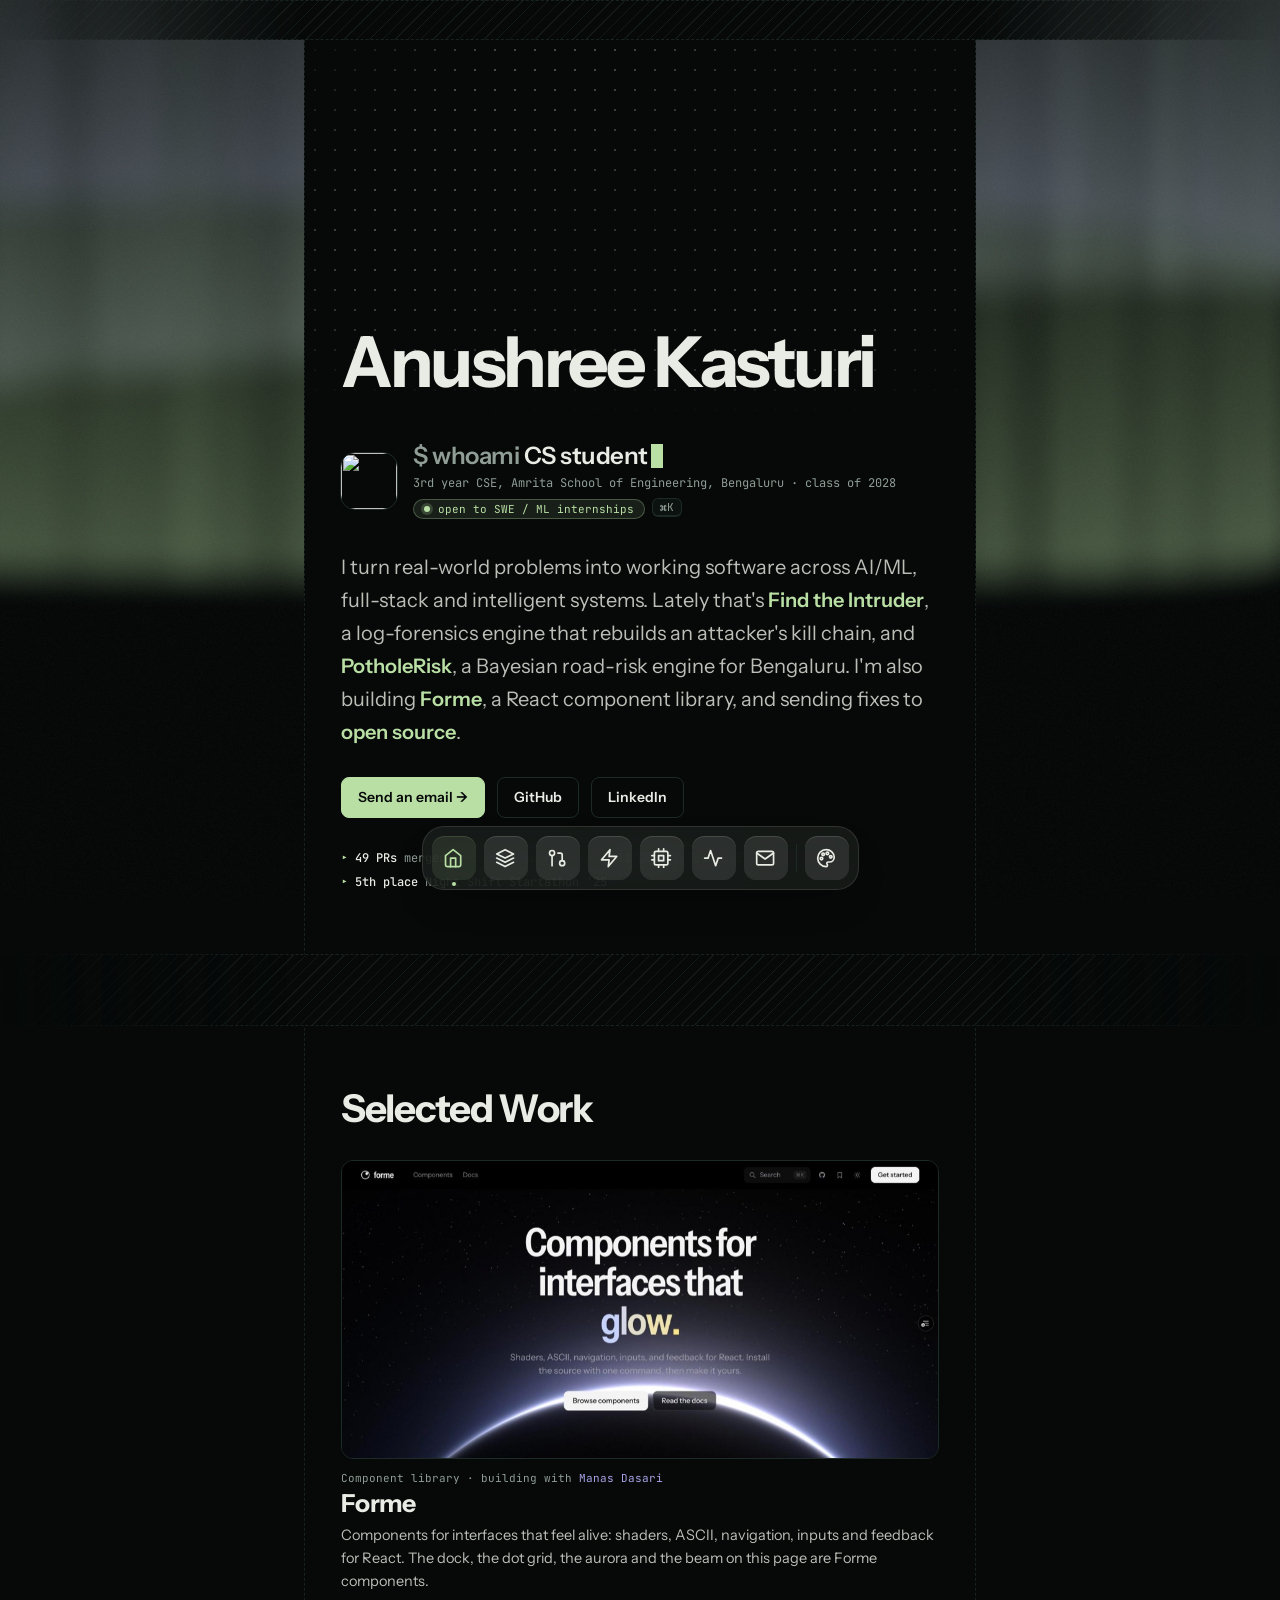
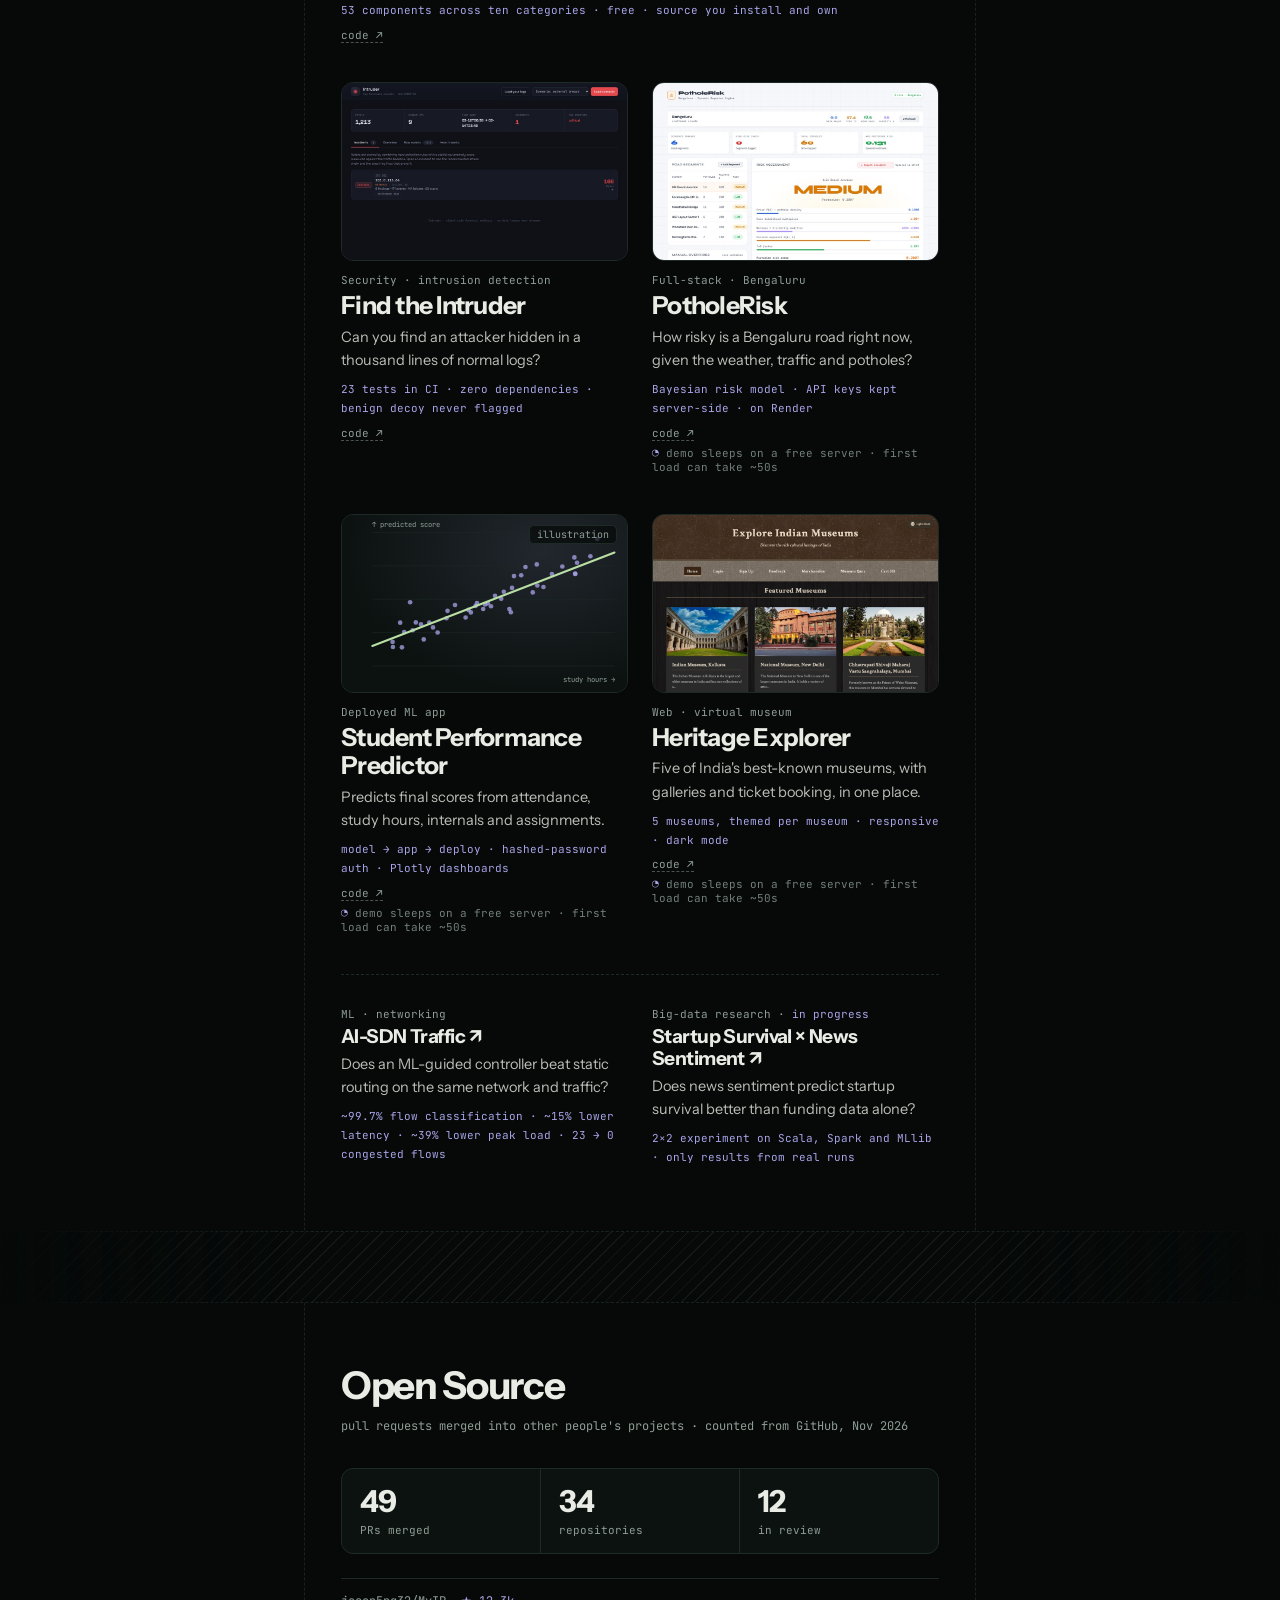
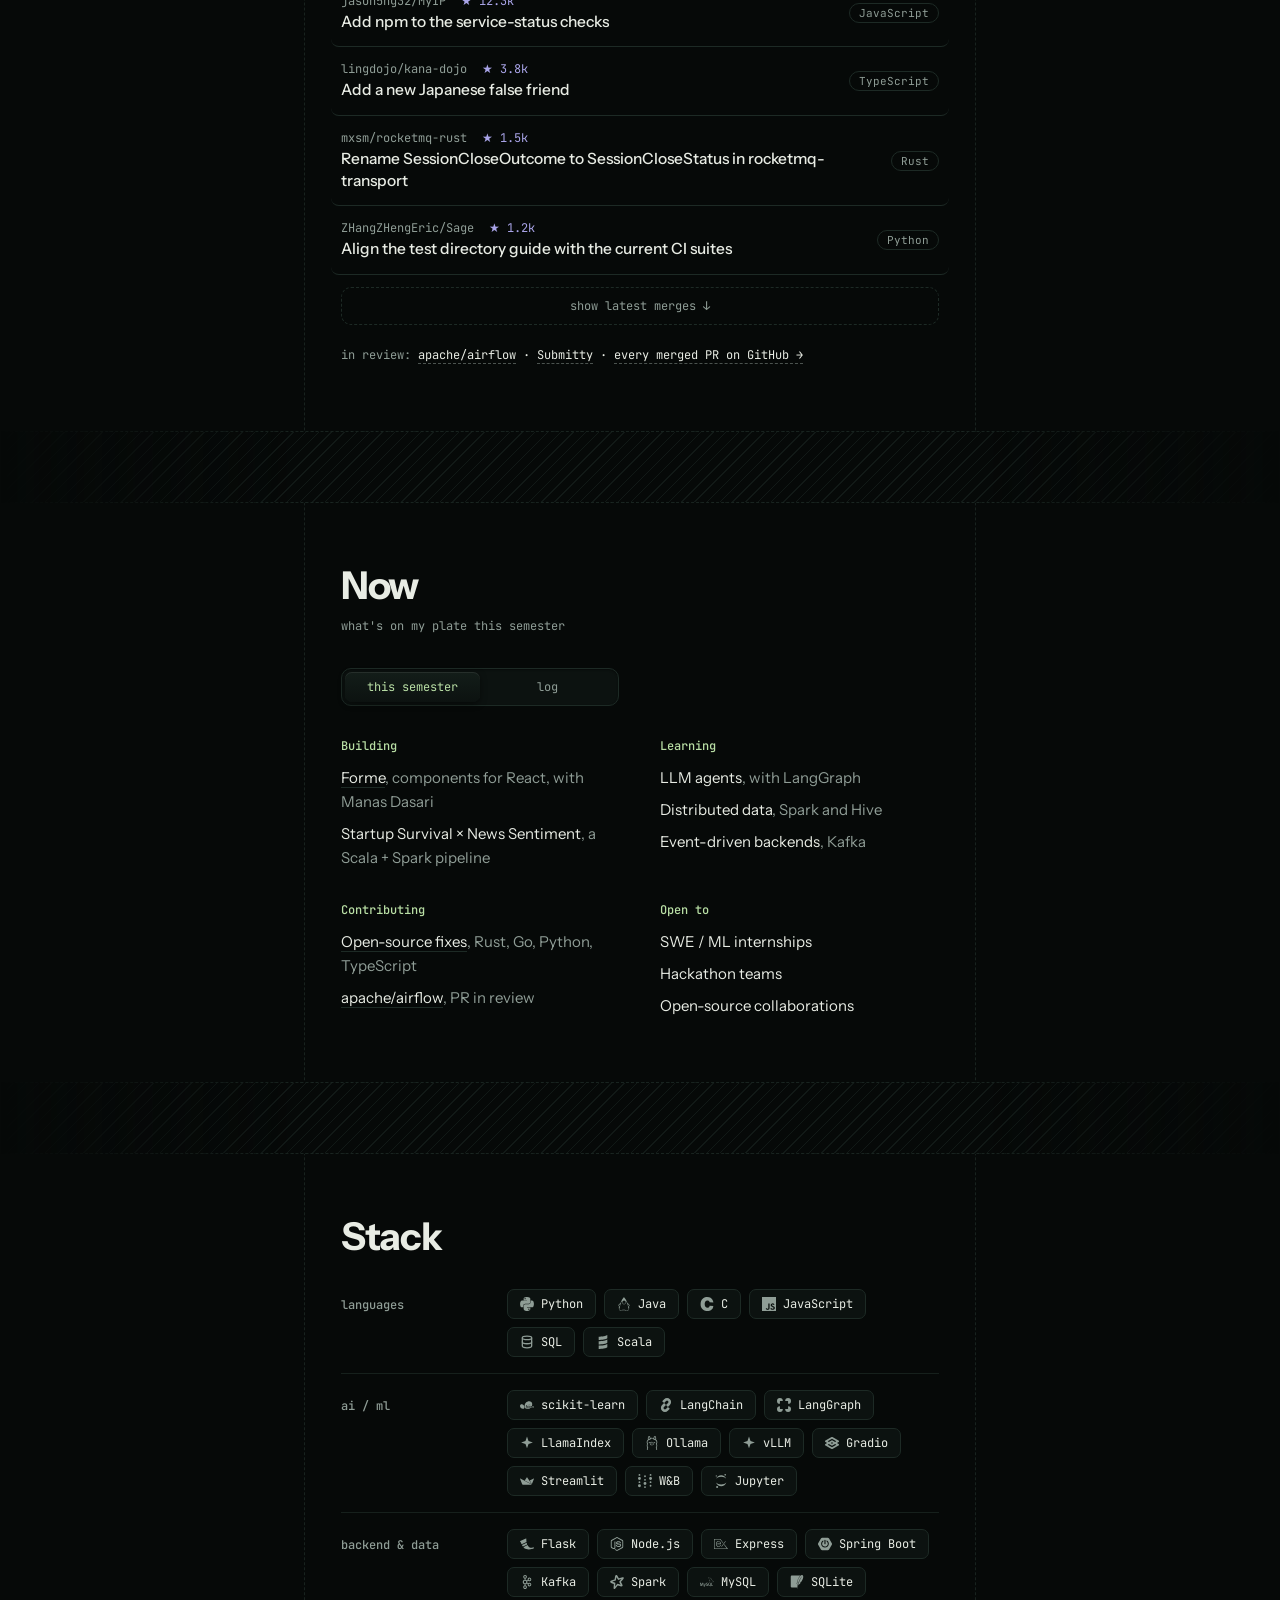
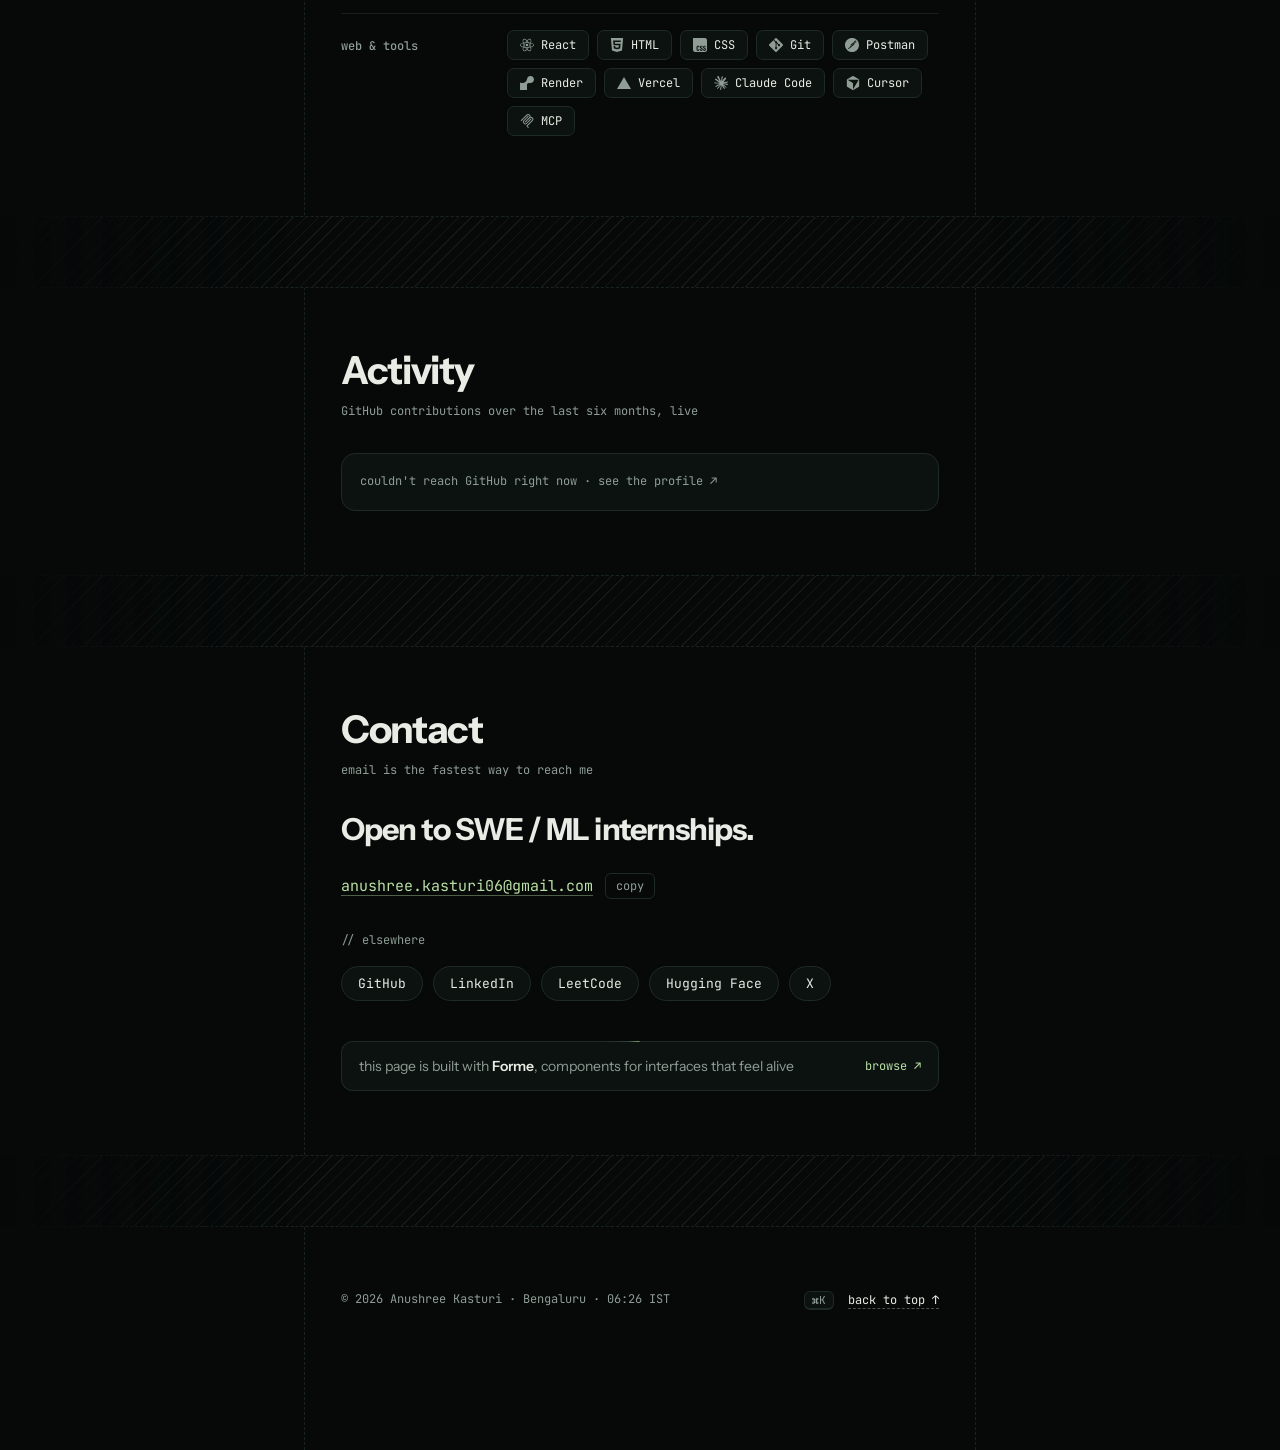
==== index.html @ a7d501d3 "Aurora background, social preview, résumé slot, phone fixes Background is Forme's Aurora shader in t" ====
<!doctype html>
<html lang="en">
<head>
<meta charset="utf-8">
<meta name="viewport" content="width=device-width,initial-scale=1">
<title>Anushree Kasturi · AI/ML, full-stack and open source</title>
<meta name="description" content="Anushree Kasturi, CS undergrad at Amrita Bengaluru, building across AI/ML, full-stack development and intelligent systems, and contributing to open source.">
<meta name="theme-color" content="#060908">
<meta property="og:title" content="Anushree Kasturi">
<meta property="og:description" content="CS undergrad building across AI/ML, full-stack and open source.">
<meta property="og:type" content="website">
<meta property="og:url" content="https://www.algorithmicbit.tech/anushree-kasturi/">
<meta property="og:image" content="https://www.algorithmicbit.tech/anushree-kasturi/og.png">
<meta property="og:image:width" content="1200">
<meta property="og:image:height" content="630">
<meta property="og:image:alt" content="Anushree Kasturi: CS at Amrita, AI/ML, full-stack and open source">
<meta name="twitter:card" content="summary_large_image">
<meta name="twitter:image" content="https://www.algorithmicbit.tech/anushree-kasturi/og.png">
<link rel="icon" href="data:image/svg+xml,<svg xmlns='http://www.w3.org/2000/svg' viewBox='0 0 100 100'><rect width='100' height='100' rx='22' fill='%23060908'/><text x='50' y='66' font-family='sans-serif' font-size='46' font-weight='700' text-anchor='middle' fill='%23b9dfa5'>ak</text></svg>">
<link rel="preconnect" href="https://fonts.googleapis.com">
<link rel="preconnect" href="https://fonts.gstatic.com" crossorigin>
<link href="https://fonts.googleapis.com/css2?family=Instrument+Sans:wght@400;500;600;700&family=JetBrains+Mono:wght@400;500&display=swap" rel="stylesheet">
<link rel="stylesheet" href="style.css">
<script>try{var t=localStorage.getItem("theme");if(t)document.documentElement.dataset.theme=t}catch(e){}</script>
</head>
<body>
<a href="#main" class="skip">Skip to content</a>

<!-- behind the page: Forme's Aurora shader -->
<canvas id="contours" class="contours" aria-hidden="true"></canvas>

<!-- Forme's Dock (forme-amber.vercel.app/docs/dock), ported to plain JS in main.js -->
<div class="dock-wrap">
  <nav aria-label="Sections" class="forme-dock">
    <ul>
      <li data-for="top"><a href="#top" aria-label="Top"><span class="forme-dock-icon" aria-hidden="true"><svg viewBox="0 0 24 24"><path d="M3 9l9-7 9 7v11a2 2 0 0 1-2 2H5a2 2 0 0 1-2-2z"/><polyline points="9 22 9 12 15 12 15 22"/></svg></span><span class="forme-dock-label">Top</span></a></li>
      <li data-for="work"><a href="#work" aria-label="Work"><span class="forme-dock-icon" aria-hidden="true"><svg viewBox="0 0 24 24"><polygon points="12 2 2 7 12 12 22 7 12 2"/><polyline points="2 17 12 22 22 17"/><polyline points="2 12 12 17 22 12"/></svg></span><span class="forme-dock-label">Work</span></a></li>
      <li data-for="oss"><a href="#oss" aria-label="Open source"><span class="forme-dock-icon" aria-hidden="true"><svg viewBox="0 0 24 24"><circle cx="18" cy="18" r="3"/><circle cx="6" cy="6" r="3"/><path d="M13 6h3a2 2 0 0 1 2 2v7"/><line x1="6" y1="9" x2="6" y2="21"/></svg></span><span class="forme-dock-label">Open source</span></a></li>
      <li data-for="now"><a href="#now" aria-label="Now"><span class="forme-dock-icon" aria-hidden="true"><svg viewBox="0 0 24 24"><polygon points="13 2 3 14 12 14 11 22 21 10 12 10 13 2"/></svg></span><span class="forme-dock-label">Now</span></a></li>
      <li data-for="stack"><a href="#stack" aria-label="Stack"><span class="forme-dock-icon" aria-hidden="true"><svg viewBox="0 0 24 24"><rect x="4" y="4" width="16" height="16" rx="2"/><rect x="9" y="9" width="6" height="6"/><path d="M9 1v3M15 1v3M9 20v3M15 20v3M20 9h3M20 14h3M1 9h3M1 14h3"/></svg></span><span class="forme-dock-label">Stack</span></a></li>
      <li data-for="activity"><a href="#activity" aria-label="Activity"><span class="forme-dock-icon" aria-hidden="true"><svg viewBox="0 0 24 24"><polyline points="22 12 18 12 15 21 9 3 6 12 2 12"/></svg></span><span class="forme-dock-label">Activity</span></a></li>
      <li data-for="contact"><a href="#contact" aria-label="Contact"><span class="forme-dock-icon" aria-hidden="true"><svg viewBox="0 0 24 24"><path d="M4 4h16c1.1 0 2 .9 2 2v12c0 1.1-.9 2-2 2H4c-1.1 0-2-.9-2-2V6c0-1.1.9-2 2-2z"/><polyline points="22,6 12,13 2,6"/></svg></span><span class="forme-dock-label">Contact</span></a></li>
      <li class="sep" aria-hidden="true"></li>
      <li><button type="button" id="theme" aria-label="Theme" aria-haspopup="menu" aria-expanded="false"><span class="forme-dock-icon" aria-hidden="true"><svg viewBox="0 0 24 24"><circle cx="13.5" cy="6.5" r="1.5"/><circle cx="17.5" cy="10.5" r="1.5"/><circle cx="8.5" cy="7.5" r="1.5"/><circle cx="6.5" cy="12.5" r="1.5"/><path d="M12 2C6.5 2 2 6.5 2 12s4.5 10 10 10c.9 0 1.6-.7 1.6-1.6 0-.4-.2-.8-.4-1.1-.3-.3-.4-.7-.4-1.1 0-.9.7-1.6 1.6-1.6H16c3.1 0 5.6-2.5 5.6-5.6C21.6 6 17.3 2 12 2z"/></svg></span><span class="forme-dock-label" id="theme-label">Theme</span></button>
        <div class="theme-menu" id="theme-menu" role="menu" aria-label="Theme" hidden><p>VS Code themes</p></div></li>
    </ul>
  </nav>
</div>

<div class="col"><div class="band thin"></div></div>

<header id="top" class="banner col">
  <!-- Forme's Dot grid -->
  <canvas id="dots" aria-hidden="true"></canvas>
  <h1>Anushree Kasturi</h1>
</header>

<main id="main" class="col">

  <section class="hero">
    <div class="who">
      <img src="https://avatars.githubusercontent.com/u/219416439?s=112&v=4" alt="" width="56" height="56">
      <div>
        <p class="whoami"><span class="mute">$ whoami</span> <span id="role">CS student</span><span class="caret" aria-hidden="true"></span></p>
        <p class="sub">3rd year CSE, Amrita School of Engineering, Bengaluru · class of 2028</p>
        <a class="pill" href="mailto:anushree.kasturi06@gmail.com"><span class="ping"></span>open to SWE / ML internships</a> <button type="button" class="kbd" data-palette title="Command palette">⌘K</button>
      </div>
    </div>

    <p class="intro">
      I turn real-world problems into working software across AI/ML, full-stack and intelligent systems.
      Lately that's <a href="#work">Find the Intruder</a>, a log-forensics engine that rebuilds an attacker's kill chain,
      and <a href="#work">PotholeRisk</a>, a Bayesian road-risk engine for Bengaluru. I'm also building
      <a href="#work">Forme</a>, a React component library, and sending fixes to <a href="#oss">open source</a>.
    </p>

    <div class="cta">
      <a class="btn primary" href="mailto:anushree.kasturi06@gmail.com">Send an email →</a>
      <a class="btn" href="https://github.com/AnushreeKasturi" target="_blank" rel="noopener">GitHub</a>
      <a class="btn" href="https://www.linkedin.com/in/anushree-kasturi/" target="_blank" rel="noopener">LinkedIn</a>
      <a class="btn" href="resume.pdf" target="_blank" rel="noopener" data-resume hidden>Resume (PDF)</a>
    </div>

    <ul class="highlights" aria-label="Highlights">
      <li><a href="#oss"><span class="sig">▸ </span><b>49 PRs</b> merged into open source</a></li>
      <li><span class="sig">▸ </span><b>9.12 CGPA</b> B.Tech CSE</li>
      <li><span class="sig">▸ </span><b>5th place</b> Night Shift Startathon '25</li>
    </ul>
  </section>

  <div class="band"></div>
  <section id="work">
    <h2>Selected Work</h2>
    <ul class="cards">
      <li class="wide"><a href="https://forme-amber.vercel.app" target="_blank" rel="noopener">
        <span class="shot"><span class="open">open ↗</span><img src="img/forme.jpg" alt="" loading="lazy"></span>
        <span class="kind">Component library · building with <span class="lav">Manas Dasari</span></span>
        <span class="name">Forme <i>→</i></span>
        <span class="tagline">Components for interfaces that feel alive: shaders, ASCII, navigation, inputs and feedback for React. The dock, the dot grid, the aurora and the beam on this page are Forme components.</span>
        <span class="proof">53 components across ten categories · free · source you install and own</span>
      </a><span class="links"><a href="https://github.com/ManasDasri/forme" target="_blank" rel="noopener">code ↗</a></span></li>

      <li><a href="https://anushreekasturi.github.io/algothon/" target="_blank" rel="noopener">
        <span class="shot"><span class="open">open ↗</span><img src="img/intruder.jpg" alt="" loading="lazy"></span>
        <span class="kind">Security · intrusion detection</span>
        <span class="name">Find the Intruder <i>→</i></span>
        <span class="tagline">Can you find an attacker hidden in a thousand lines of normal logs?</span>
        <span class="proof">23 tests in CI · zero dependencies · benign decoy never flagged</span>
      </a><span class="links"><a href="https://github.com/AnushreeKasturi/algothon" target="_blank" rel="noopener">code ↗</a></span></li>

      <li><a href="https://potholerisk.onrender.com" target="_blank" rel="noopener">
        <span class="shot"><span class="open">open ↗</span><img src="img/potholerisk.jpg" alt="" loading="lazy"></span>
        <span class="kind">Full-stack · Bengaluru</span>
        <span class="name">PotholeRisk <i>→</i></span>
        <span class="tagline">How risky is a Bengaluru road right now, given the weather, traffic and potholes?</span>
        <span class="proof">Bayesian risk model · API keys kept server-side · on Render</span>
      </a><span class="links"><a href="https://github.com/AnushreeKasturi/Potholerisk" target="_blank" rel="noopener">code ↗</a><span class="wake">demo sleeps on a free server · first load can take ~50s</span></span></li>

      <li><a href="https://student-performance-predictor-1mlt.onrender.com" target="_blank" rel="noopener">
        <span class="shot"><span class="open">open ↗</span><svg class="cover" viewBox="0 0 320 200" preserveAspectRatio="xMidYMid slice" role="img" aria-label="Illustration: scores rising with study hours, with a fitted regression line">
          <g class="grid"><line x1="34" x2="306" y1="20.0" y2="20.0"/><line x1="34" x2="306" y1="57.5" y2="57.5"/><line x1="34" x2="306" y1="95.0" y2="95.0"/><line x1="34" x2="306" y1="132.5" y2="132.5"/><line x1="34" x2="306" y1="170.0" y2="170.0"/></g>
          <g class="pts"><circle cx="126.9" cy="101.5" r="2.6"/><circle cx="65.3" cy="121.3" r="2.6"/><circle cx="178.8" cy="94.4" r="2.6"/><circle cx="171.8" cy="91.2" r="2.6"/><circle cx="56.8" cy="142.9" r="2.6"/><circle cx="69.8" cy="131.8" r="2.6"/><circle cx="151.5" cy="99.3" r="2.6"/><circle cx="102.2" cy="126.6" r="2.6"/><circle cx="201.2" cy="68.1" r="2.6"/><circle cx="144.7" cy="109.8" r="2.6"/><circle cx="286.6" cy="27.3" r="2.6"/><circle cx="118.5" cy="108.0" r="2.6"/><circle cx="82.9" cy="121.0" r="2.6"/><circle cx="247.4" cy="58.2" r="2.6"/><circle cx="91.8" cy="140.1" r="2.6"/><circle cx="138.8" cy="115.5" r="2.6"/><circle cx="181.7" cy="86.6" r="2.6"/><circle cx="98.0" cy="121.2" r="2.6"/><circle cx="214.2" cy="87.3" r="2.6"/><circle cx="190.9" cy="82.3" r="2.6"/><circle cx="158.5" cy="106.0" r="2.6"/><circle cx="218.7" cy="55.9" r="2.6"/><circle cx="107.4" cy="132.3" r="2.6"/><circle cx="261.8" cy="66.2" r="2.6"/><circle cx="226.2" cy="81.3" r="2.6"/><circle cx="76.5" cy="98.4" r="2.6"/><circle cx="150.0" cy="102.4" r="2.6"/><circle cx="167.3" cy="102.9" r="2.6"/><circle cx="57.2" cy="148.6" r="2.6"/><circle cx="187.9" cy="105.9" r="2.6"/><circle cx="261.9" cy="66.7" r="2.6"/><circle cx="193.1" cy="69.0" r="2.6"/><circle cx="189.6" cy="109.6" r="2.6"/><circle cx="278.9" cy="46.7" r="2.6"/><circle cx="163.7" cy="99.6" r="2.6"/><circle cx="219.3" cy="79.6" r="2.6"/><circle cx="206.0" cy="58.8" r="2.6"/><circle cx="117.3" cy="116.3" r="2.6"/><circle cx="142.0" cy="107.0" r="2.6"/><circle cx="160.6" cy="100.9" r="2.6"/><circle cx="88.7" cy="123.3" r="2.6"/><circle cx="235.7" cy="66.8" r="2.6"/><circle cx="79.3" cy="129.8" r="2.6"/><circle cx="260.9" cy="48.0" r="2.6"/><circle cx="67.3" cy="149.0" r="2.6"/><circle cx="263.9" cy="54.0" r="2.6"/></g>
          <line class="fit" x1="34" y1="147.5" x2="306" y2="42.5"/>
          <text x="306" y="188" text-anchor="end">study hours →</text>
          <text x="34" y="14">↑ predicted score</text>
        </svg><span class="tag">illustration</span></span>
        <span class="kind">Deployed ML app</span>
        <span class="name">Student Performance Predictor <i>→</i></span>
        <span class="tagline">Predicts final scores from attendance, study hours, internals and assignments.</span>
        <span class="proof">model → app → deploy · hashed-password auth · Plotly dashboards</span>
      </a><span class="links"><a href="https://github.com/AnushreeKasturi/student-performance-predictor" target="_blank" rel="noopener">code ↗</a><span class="wake">demo sleeps on a free server · first load can take ~50s</span></span></li>

      <li><a href="https://virtual-museum-explorer.onrender.com" target="_blank" rel="noopener">
        <span class="shot"><span class="open">open ↗</span><img src="img/heritage.jpg" alt="" loading="lazy"></span>
        <span class="kind">Web · virtual museum</span>
        <span class="name">Heritage Explorer <i>→</i></span>
        <span class="tagline">Five of India's best-known museums, with galleries and ticket booking, in one place.</span>
        <span class="proof">5 museums, themed per museum · responsive · dark mode</span>
      </a><span class="links"><a href="https://github.com/AnushreeKasturi/virtual-museum-explorer" target="_blank" rel="noopener">code ↗</a><span class="wake">demo sleeps on a free server · first load can take ~50s</span></span></li>
    </ul>

    <div class="also">
      <div>
        <p class="kind">ML · networking</p>
        <a class="name" href="https://github.com/AnushreeKasturi/AI-SDN-Traffic-Management" target="_blank" rel="noopener">AI-SDN Traffic ↗</a>
        <p class="tagline">Does an ML-guided controller beat static routing on the same network and traffic?</p>
        <p class="proof">~99.7% flow classification · ~15% lower latency · ~39% lower peak load · 23 → 0 congested flows</p>
      </div>
      <div>
        <p class="kind">Big-data research · <span class="lav">in progress</span></p>
        <a class="name" href="https://github.com/AnushreeKasturi/bda_endsem" target="_blank" rel="noopener">Startup Survival × News Sentiment ↗</a>
        <p class="tagline">Does news sentiment predict startup survival better than funding data alone?</p>
        <p class="proof">2×2 experiment on Scala, Spark and MLlib · only results from real runs</p>
      </div>
    </div>
  </section>

  <div class="band"></div>
  <section id="oss">
    <h2>Open Source</h2>
    <p class="note" id="oss-note">pull requests merged into other people's projects · counted from GitHub, Nov 2026</p>
    <dl class="tiles">
      <div><dt id="o-merged">49</dt><dd>PRs merged</dd></div>
      <div><dt id="o-repos">34</dt><dd>repositories</dd></div>
      <div><dt id="o-open">12</dt><dd>in review</dd></div>
    </dl>
    <ul class="prs" id="prs" aria-label="Pinned pull requests">
      <li><a href="https://github.com/jason5ng32/MyIP/pull/516" target="_blank" rel="noopener"><span class="repo">jason5ng32/MyIP <em>★ 12.3k</em></span><span class="t">Add npm to the service-status checks</span><span class="lang">JavaScript</span></a></li>
      <li><a href="https://github.com/lingdojo/kana-dojo/pull/32106" target="_blank" rel="noopener"><span class="repo">lingdojo/kana-dojo <em>★ 3.8k</em></span><span class="t">Add a new Japanese false friend</span><span class="lang">TypeScript</span></a></li>
      <li><a href="https://github.com/mxsm/rocketmq-rust/pull/11433" target="_blank" rel="noopener"><span class="repo">mxsm/rocketmq-rust <em>★ 1.5k</em></span><span class="t">Rename SessionCloseOutcome to SessionCloseStatus in rocketmq-transport</span><span class="lang">Rust</span></a></li>
      <li><a href="https://github.com/ZHangZHengEric/Sage/pull/287" target="_blank" rel="noopener"><span class="repo">ZHangZHengEric/Sage <em>★ 1.2k</em></span><span class="t">Align the test directory guide with the current CI suites</span><span class="lang">Python</span></a></li>
    </ul>
    <div id="prs-rest" hidden>
      <p class="prs-h"><span id="prs-h-label">more merged PRs</span></p>
      <ul class="prs" id="prs-live">
        <li><a href="https://github.com/eugenioenko/ttt/pull/807" target="_blank" rel="noopener"><span class="repo">eugenioenko/ttt <em>★ 1.1k</em></span><span class="t">Add the editor.diffColorGutterNumbers setting</span><span class="lang">Go</span></a></li>
        <li><a href="https://github.com/gdt050579/AppCUI-rs/pull/276" target="_blank" rel="noopener"><span class="repo">gdt050579/AppCUI-rs <em>★ 407</em></span><span class="t">Add a Conway's Game of Life example</span><span class="lang">Rust</span></a></li>
        <li><a href="https://github.com/higher-kinded-j/higher-kinded-j/pull/1386" target="_blank" rel="noopener"><span class="repo">higher-kinded-j <em>★ 87</em></span><span class="t">Add foldRight, fold and foldMap to NonDetPath</span><span class="lang">Java</span></a></li>
        <li><a href="https://github.com/c4punks/CWIST/pull/505" target="_blank" rel="noopener"><span class="repo">c4punks/CWIST</span><span class="t">Enforce the inbound HTTP/2 frame size limit</span><span class="lang">C</span></a></li>
        <li><a href="https://github.com/Sprout-DevLabs/sprout/pull/80" target="_blank" rel="noopener"><span class="repo">Sprout-DevLabs/sprout</span><span class="t">Fix directory arguments in deps, dependents and context</span><span class="lang">Go</span></a></li>
      </ul>
    </div>
    <button type="button" class="show-more" id="prs-more" aria-expanded="false" aria-controls="prs-rest">show latest merges ↓</button>
    <p class="more">
      <span class="mute">in review:</span> <a href="https://github.com/apache/airflow/pull/74535" target="_blank" rel="noopener">apache/airflow</a> · <a href="https://github.com/Submitty/Submitty/pull/13491" target="_blank" rel="noopener">Submitty</a> ·
      <a href="https://github.com/pulls?q=is%3Apr+author%3AAnushreeKasturi+is%3Amerged+-user%3AAnushreeKasturi" target="_blank" rel="noopener">every merged PR on GitHub →</a>
    </p>
  </section>

  <div class="band"></div>
  <section id="now">
    <h2>Now</h2>
    <p class="note" id="now-note">what's on my plate this semester</p>
    <div class="segmented" role="tablist" aria-label="Now">
      <span class="thumb" aria-hidden="true"></span>
      <button role="tab" aria-selected="true" aria-controls="p-sem" data-note="what's on my plate this semester">this semester</button>
      <button role="tab" aria-selected="false" aria-controls="p-log" data-note="dated milestones, newest first" tabindex="-1">log</button>
    </div>

    <div id="p-sem" role="tabpanel" class="groups">
      <div><h3>Building</h3><ul>
        <li><a href="https://forme-amber.vercel.app" target="_blank" rel="noopener">Forme</a><span class="mute">, components for React, with Manas Dasari</span></li>
        <li><span>Startup Survival × News Sentiment</span><span class="mute">, a Scala + Spark pipeline</span></li>
      </ul></div>
      <div><h3>Learning</h3><ul>
        <li><span>LLM agents</span><span class="mute">, with LangGraph</span></li>
        <li><span>Distributed data</span><span class="mute">, Spark and Hive</span></li>
        <li><span>Event-driven backends</span><span class="mute">, Kafka</span></li>
      </ul></div>
      <div><h3>Contributing</h3><ul>
        <li><a href="#oss">Open-source fixes</a><span class="mute">, Rust, Go, Python, TypeScript</span></li>
        <li><a href="https://github.com/apache/airflow/pull/74535" target="_blank" rel="noopener">apache/airflow</a><span class="mute">, PR in review</span></li>
      </ul></div>
      <div><h3>Open to</h3><ul>
        <li><span>SWE / ML internships</span></li>
        <li><span>Hackathon teams</span></li>
        <li><span>Open-source collaborations</span></li>
      </ul></div>
    </div>

    <ol id="p-log" role="tabpanel" class="log" hidden>
      <li><time>Oct 2026</time><div><b>First open-source PRs merged</b><span>49 merged since, across 34 repositories</span></div></li>
      <li><time>Jul 2026</time><div><b>Software Engineering Job Simulation</b><span>JPMorgan Chase &amp; Co. · Forage. Kafka, H2 persistence and a REST API controller</span></div></li>
      <li><time>Feb 2026</time><div><b>Generative AI in Action</b><span>IBM SkillsBuild. LLMs and retrieval-augmented generation</span></div></li>
      <li><time>2026</time><div><b>Python</b><span>Kaggle</span></div></li>
      <li><time>Aug 2025</time><div><b>5th place, The Night Shift Startathon</b><span>ACE &amp; AMAL Club, Amrita</span></div></li>
      <li><time>2024</time><div><b>Started B.Tech CSE</b><span>Amrita School of Engineering, Bengaluru · CGPA 9.12</span></div></li>
      <li><time>2022</time><div><b>High School, Computer Science</b><span>The Amaatra Academy · 90.4%</span></div></li>
    </ol>
  </section>

  <div class="band"></div>
  <section id="stack">
    <h2>Stack</h2>
    <div class="stack">
      <div><h3>languages</h3><p><span><i style="--ico:url(img/icons/python.svg)"></i>Python</span><span><i style="--ico:url(img/icons/openjdk.svg)"></i>Java</span><span><i style="--ico:url(img/icons/c.svg)"></i>C</span><span><i style="--ico:url(img/icons/javascript.svg)"></i>JavaScript</span><span><i style="--ico:url(img/icons/database.svg)"></i>SQL</span><span><i style="--ico:url(img/icons/scala.svg)"></i>Scala</span></p></div>
      <div><h3>ai / ml</h3><p><span><i style="--ico:url(img/icons/scikitlearn.svg)"></i>scikit-learn</span><span><i style="--ico:url(img/icons/langchain.svg)"></i>LangChain</span><span><i style="--ico:url(img/icons/langgraph.svg)"></i>LangGraph</span><span><i style="--ico:url(img/icons/spark.svg)"></i>LlamaIndex</span><span><i style="--ico:url(img/icons/ollama.svg)"></i>Ollama</span><span><i style="--ico:url(img/icons/spark.svg)"></i>vLLM</span><span><i style="--ico:url(img/icons/gradio.svg)"></i>Gradio</span><span><i style="--ico:url(img/icons/streamlit.svg)"></i>Streamlit</span><span><i style="--ico:url(img/icons/weightsandbiases.svg)"></i>W&amp;B</span><span><i style="--ico:url(img/icons/jupyter.svg)"></i>Jupyter</span></p></div>
      <div><h3>backend &amp; data</h3><p><span><i style="--ico:url(img/icons/flask.svg)"></i>Flask</span><span><i style="--ico:url(img/icons/nodedotjs.svg)"></i>Node.js</span><span><i style="--ico:url(img/icons/express.svg)"></i>Express</span><span><i style="--ico:url(img/icons/springboot.svg)"></i>Spring Boot</span><span><i style="--ico:url(img/icons/apachekafka.svg)"></i>Kafka</span><span><i style="--ico:url(img/icons/apachespark.svg)"></i>Spark</span><span><i style="--ico:url(img/icons/mysql.svg)"></i>MySQL</span><span><i style="--ico:url(img/icons/sqlite.svg)"></i>SQLite</span></p></div>
      <div><h3>web &amp; tools</h3><p><span><i style="--ico:url(img/icons/react.svg)"></i>React</span><span><i style="--ico:url(img/icons/html5.svg)"></i>HTML</span><span><i style="--ico:url(img/icons/css.svg)"></i>CSS</span><span><i style="--ico:url(img/icons/git.svg)"></i>Git</span><span><i style="--ico:url(img/icons/postman.svg)"></i>Postman</span><span><i style="--ico:url(img/icons/render.svg)"></i>Render</span><span><i style="--ico:url(img/icons/vercel.svg)"></i>Vercel</span><span><i style="--ico:url(img/icons/claude.svg)"></i>Claude Code</span><span><i style="--ico:url(img/icons/cursor.svg)"></i>Cursor</span><span><i style="--ico:url(img/icons/modelcontextprotocol.svg)"></i>MCP</span></p></div>
    </div>
  </section>

  <div class="band"></div>
  <section id="activity">
    <h2>Activity</h2>
    <p class="note">GitHub contributions over the last six months, live</p>
    <div class="gh">
      <dl class="tiles" id="gh-tiles">
        <div><dt id="s-total">–</dt><dd>contributions</dd></div>
        <div><dt id="s-active">–</dt><dd>active days</dd></div>
        <div><dt id="s-long">–</dt><dd>longest streak</dd></div>
        <div><dt id="s-cur">–</dt><dd>current streak</dd></div>
      </dl>
      <div class="cal">
        <div class="months" id="months"></div>
        <div class="days" aria-hidden="true"><span></span><span>Mon</span><span></span><span>Wed</span><span></span><span>Fri</span><span></span></div>
        <div class="heat" id="heat" role="img" aria-label="GitHub contribution calendar"></div>
      </div>
      <div class="gh-foot">
        <span id="tip">hover a day</span>
        <span class="legend">less <i></i><i data-l="1"></i><i data-l="2"></i><i data-l="3"></i><i data-l="4"></i> more</span>
      </div>
    </div>
  </section>

  <div class="band"></div>
  <section id="contact">
    <h2>Contact</h2>
    <p class="note">email is the fastest way to reach me</p>
    <p class="status">Open to SWE / ML internships.</p>
    <div class="mail">
      <a href="mailto:anushree.kasturi06@gmail.com">anushree.kasturi06@gmail.com</a>
      <button id="copy" class="chip" aria-live="polite">copy</button>
      <a class="chip" href="resume.pdf" target="_blank" rel="noopener" data-resume hidden>résumé (PDF) ↗</a>
    </div>
    <p class="note" style="margin-top:32px">// elsewhere</p>
    <ul class="socials">
      <li><a href="https://github.com/AnushreeKasturi" target="_blank" rel="noopener">GitHub</a></li>
      <li><a href="https://www.linkedin.com/in/anushree-kasturi/" target="_blank" rel="noopener">LinkedIn</a></li>
      <li><a href="https://leetcode.com/u/AnushreeKasturi/" target="_blank" rel="noopener">LeetCode</a></li>
      <li><a href="https://huggingface.co/Anushree24" target="_blank" rel="noopener">Hugging Face</a></li>
      <li><a href="https://x.com/Anushree_kastur" target="_blank" rel="noopener">X</a></li>
    </ul>
      <!-- Forme's Beam card, kept small -->
    <a class="forme-beam ad" href="https://forme-amber.vercel.app/components/" target="_blank" rel="noopener">
      <span class="forme-beam-light" aria-hidden="true"></span>
      <span class="ad-copy"><span class="mute">this page is built with</span> <b>Forme</b><span class="mute">, components for interfaces that feel alive</span></span>
      <span class="ad-go">browse ↗</span>
    </a>
  </section>


  <div class="band"></div>
  <footer>
    <p class="row"><span>© 2026 Anushree Kasturi · Bengaluru · <span id="clock">IST</span></span><span class="foot-r"><button type="button" class="kbd" data-palette>⌘K</button><a href="#top">back to top ↑</a></span></p>
  </footer>
</main>

<dialog id="palette" class="palette" aria-label="Command palette">
  <div class="pal-in"><span aria-hidden="true">›</span><input id="pal-in" placeholder="jump to, switch theme, copy email…" autocomplete="off" spellcheck="false" role="combobox" aria-controls="pal-list" aria-expanded="true"></div>
  <ul id="pal-list" role="listbox"></ul>
  <p class="pal-foot"><span>↑↓ move</span><span>↵ select</span><span>esc close</span></p>
</dialog>

<script src="main.js"></script>
</body>
</html>
---- style.css ----
:root, [data-theme="sage"] {
  --ink: #060908; --paper: #0c1210; --raised: #131d19; --line: #1d2a25;
  --text: #e8ece4; --mute: #8f9d96; --sig: #b9dfa5; --lav: #a9a4e8; --on-sig: #060908;
  color-scheme: dark;
  --l1: color-mix(in srgb, var(--sig) 28%, var(--raised)); --l2: color-mix(in srgb, var(--sig) 52%, var(--raised));
  --l3: color-mix(in srgb, var(--sig) 76%, var(--raised)); --l4: var(--sig);
  --head: "Instrument Sans", system-ui, sans-serif;
  --mono: "JetBrains Mono", ui-monospace, monospace;
}
[data-theme="dark-plus"] {
  --ink: #1e1e1e; --paper: #252526; --raised: #2d2d30; --line: #3c3c3c;
  --text: #d4d4d4; --mute: #9d9d9d; --sig: #569cd6; --lav: #c586c0; --on-sig: #1e1e1e;
  color-scheme: dark;
}
[data-theme="one-dark"] {
  --ink: #282c34; --paper: #21252b; --raised: #2c313a; --line: #3e4451;
  --text: #abb2bf; --mute: #94999c; --sig: #98c379; --lav: #c87cde; --on-sig: #282c34;
  color-scheme: dark;
}
[data-theme="dracula"] {
  --ink: #282a36; --paper: #21222c; --raised: #343746; --line: #44475a;
  --text: #f8f8f2; --mute: #9ea8cf; --sig: #50fa7b; --lav: #bd93f9; --on-sig: #282a36;
  color-scheme: dark;
}
[data-theme="monokai"] {
  --ink: #272822; --paper: #1e1f1c; --raised: #3e3d32; --line: #49483e;
  --text: #f8f8f2; --mute: #ada791; --sig: #a6e22e; --lav: #f980a8; --on-sig: #272822;
  color-scheme: dark;
}
[data-theme="github-dark"] {
  --ink: #0d1117; --paper: #161b22; --raised: #21262d; --line: #30363d;
  --text: #e6edf3; --mute: #8d96a0; --sig: #3fb950; --lav: #d2a8ff; --on-sig: #0d1117;
  color-scheme: dark;
}
[data-theme="tokyo-night"] {
  --ink: #1a1b26; --paper: #16161e; --raised: #24283b; --line: #292e42;
  --text: #c0caf5; --mute: #868fb7; --sig: #7aa2f7; --lav: #bb9af7; --on-sig: #1a1b26;
  color-scheme: dark;
}
[data-theme="catppuccin"] {
  --ink: #1e1e2e; --paper: #181825; --raised: #313244; --line: #45475a;
  --text: #cdd6f4; --mute: #a6adc8; --sig: #a6e3a1; --lav: #cba6f7; --on-sig: #1e1e2e;
  color-scheme: dark;
}
[data-theme="nord"] {
  --ink: #2e3440; --paper: #3b4252; --raised: #434c5e; --line: #4c566a;
  --text: #eceff4; --mute: #b5bdc9; --sig: #90c4d2; --lav: #ceb5c7; --on-sig: #2e3440;
  color-scheme: dark;
}
[data-theme="light-plus"] {
  --ink: #ffffff; --paper: #f3f3f3; --raised: #e8e8e8; --line: #e0e0e0;
  --text: #1f1f1f; --mute: #616161; --sig: #006ab7; --lav: #ab00d6; --on-sig: #ffffff;
  color-scheme: light;
}
[data-theme="github-light"] {
  --ink: #ffffff; --paper: #f6f8fa; --raised: #eaeef2; --line: #d0d7de;
  --text: #1f2328; --mute: #59636e; --sig: #197b35; --lav: #7f4cde; --on-sig: #ffffff;
  color-scheme: light;
}
[data-theme="solarized-light"] {
  --ink: #fdf6e3; --paper: #eee8d5; --raised: #e6dfc8; --line: #ddd6c1;
  --text: #073642; --mute: #55636b; --sig: #19649e; --lav: #5055bd; --on-sig: #fdf6e3;
  color-scheme: light;
}
* { box-sizing: border-box; margin: 0; padding: 0; }
html { scroll-behavior: smooth; }
body { background: var(--ink); color: var(--text); font: 16px/1.6 var(--head); -webkit-font-smoothing: antialiased; overflow-x: clip; }
a { color: inherit; text-decoration: none; }
ul, ol { list-style: none; }
::selection { background: var(--sig); color: var(--ink); }
:focus-visible { outline: 2px solid var(--sig); outline-offset: 3px; border-radius: 4px; }
[hidden] { display: none !important; }
.mute { color: var(--mute); }
.sig { color: var(--sig); }
.lav { color: var(--lav); }
.skip { position: absolute; left: -999px; }
.skip:focus { left: 12px; top: 12px; z-index: 60; background: var(--sig); color: var(--ink); padding: 8px 14px; border-radius: 8px; }

/* Forme Contours behind the page: margins and the banner window */
.contours { position: fixed; inset: 0; width: 100%; height: 100%; z-index: 0; display: block; pointer-events: none; }

/* the column: 42rem, opaque, dashed sides */
.col { position: relative; z-index: 2; max-width: 42rem; margin: 0 auto; background: var(--ink); border-inline: 1px dashed color-mix(in srgb, var(--line) 80%, transparent); }

/* between sections: a hatched strip across the window, fading out over the margins */
.band { position: relative; height: 4.5rem; }
.band.thin { height: 2.5rem; }
.band::before { content: ""; position: absolute; inset-block: 0; left: 50%; width: 100vw; transform: translateX(-50%);
  background: repeating-linear-gradient(135deg, color-mix(in srgb, var(--line) 50%, transparent) 0 1px, transparent 1px 9px), var(--ink);
  border-block: 1px dashed color-mix(in srgb, var(--line) 80%, transparent);
  -webkit-mask-image: linear-gradient(90deg, transparent, #000 calc(50% - 21rem), #000 calc(50% + 21rem), transparent);
          mask-image: linear-gradient(90deg, transparent, #000 calc(50% - 21rem), #000 calc(50% + 21rem), transparent); }

/* banner: a window onto the contours, the name over its foot */
.banner { height: clamp(260px, 42svh, 380px); overflow: hidden; }
.banner canvas { position: absolute; inset: 0; width: 100%; height: 100%; }
.banner h1 { position: absolute; z-index: 1; left: 0; bottom: 0; padding: 0 36px 24px; font-size: clamp(2.4rem, 9vw, 4.4rem); font-weight: 700; letter-spacing: -.04em; line-height: .9; white-space: nowrap; }
#dots { position: absolute; inset: 0; width: 100%; height: 100%; -webkit-mask-image: radial-gradient(ellipse at 50% 45%, #000 55%, transparent 100%); mask-image: radial-gradient(ellipse at 50% 45%, #000 55%, transparent 100%); }
/* calendar fills in column by column */
@media (prefers-reduced-motion: no-preference) {
.heat:not(.in) i { opacity: 0; transform: scale(.4); }
.heat.in i { transition: opacity .35s, transform .35s cubic-bezier(.3,1.5,.5,1); transition-delay: calc(var(--w, 0) * 18ms); }
}

/* buttons: a light sweeps across on hover */
.btn { position: relative; overflow: hidden; }
.btn::after { content: ""; position: absolute; inset: 0; background: linear-gradient(100deg, transparent 30%, color-mix(in srgb, #fff 35%, transparent) 50%, transparent 70%); translate: -120% 0; transition: translate .6s ease; pointer-events: none; }
.btn:hover::after { translate: 120% 0; }
.btn:active { transform: translateY(1px); }

/* status dot breathes */
.ping { animation: breathe 2.4s ease-in-out infinite; }
@keyframes breathe { 50% { box-shadow: 0 0 0 6px color-mix(in srgb, var(--sig) 0%, transparent); } }
.who img { transition: transform .4s cubic-bezier(.3,1.5,.5,1); }
.who img:hover { transform: rotate(-6deg) scale(1.06); }

/* ⌘K */
.kbd { font: 11px var(--mono); color: var(--mute); background: var(--paper); border: 1px solid var(--line); border-bottom-width: 2px; border-radius: 6px; padding: 1px 7px; cursor: pointer; vertical-align: 1px; margin-left: 4px; }
.kbd:hover { color: var(--sig); border-color: var(--sig); }
.foot-r { display: flex; align-items: center; gap: 14px; }
.palette { width: min(560px, calc(100vw - 32px)); margin: 14vh auto auto; padding: 0; border: 1px solid var(--line); border-radius: 14px; background: var(--paper); color: var(--text); box-shadow: 0 40px 100px -30px #000c; overflow: hidden; }
.palette::backdrop { background: color-mix(in srgb, var(--ink) 70%, transparent); backdrop-filter: blur(3px); }
.palette[open] { animation: pal-in .18s cubic-bezier(.2,.8,.2,1); }
@keyframes pal-in { from { opacity: 0; transform: translateY(-8px) scale(.98); } }
.pal-in { display: flex; align-items: center; gap: 10px; padding: 14px 16px; border-bottom: 1px solid var(--line); font: 14px var(--mono); color: var(--sig); }
.pal-in input { flex: 1; background: none; border: 0; outline: 0; color: var(--text); font: 14px var(--mono); }
.pal-in input::placeholder { color: var(--mute); }
#pal-list { max-height: 330px; overflow-y: auto; padding: 6px; }
#pal-list li { display: flex; align-items: center; gap: 12px; padding: 9px 10px; border-radius: 8px; font-size: 14px; cursor: pointer; }
#pal-list li[aria-selected="true"] { background: var(--raised); color: var(--sig); }
#pal-list .g { width: 52px; flex: none; font: 11px var(--mono); color: var(--mute); }
#pal-list .none { color: var(--mute); cursor: default; }
.pal-foot { display: flex; gap: 16px; padding: 9px 16px; border-top: 1px solid var(--line); font: 11px var(--mono); color: var(--mute); }

@media (max-width: 640px) { .banner h1 { padding-inline: 22px; } }
.banner::after { content: ""; position: absolute; inset: auto 0 0; height: 22%; background: linear-gradient(transparent, var(--ink)); pointer-events: none; }

section, footer { padding: 64px 36px; }
h2 { font-size: 2.4rem; font-weight: 700; letter-spacing: -.035em; line-height: 1; margin-bottom: 32px; }
h2:has(+ .note) { margin-bottom: 0; }
.note { font: 12px/1.6 var(--mono); color: var(--mute); margin: 12px 0 32px; }

/* hero */
.hero { padding-top: 24px; }
.who { display: flex; align-items: center; gap: 16px; margin-bottom: 32px; }
.who img { width: 56px; height: 56px; border-radius: 14px; outline: 1px solid var(--line); object-fit: cover; flex: none; }
.whoami { font-size: 1.5rem; font-weight: 600; letter-spacing: -.02em; line-height: 1.2; }
.caret { display: inline-block; width: .5em; height: 1em; margin-left: 3px; vertical-align: -.15em; background: var(--sig); animation: blink 1s steps(1) infinite; }
@keyframes blink { 50% { opacity: 0; } }
.sub { font: 12px var(--mono); color: var(--mute); margin-top: 4px; }
.pill { display: inline-flex; align-items: center; gap: 8px; margin-top: 8px; padding: 2px 10px; border-radius: 99px; border: 1px solid color-mix(in srgb, var(--sig) 30%, transparent); background: color-mix(in srgb, var(--sig) 10%, transparent); color: var(--sig); font: 11px var(--mono); }
.pill:hover { border-color: color-mix(in srgb, var(--sig) 60%, transparent); }
.ping { width: 6px; height: 6px; border-radius: 50%; background: var(--sig); box-shadow: 0 0 0 3px color-mix(in srgb, var(--sig) 20%, transparent); }
.intro { font-size: 1.25rem; line-height: 1.65; color: color-mix(in srgb, var(--text) 80%, transparent); max-width: 54ch; }
.intro a { color: var(--sig); font-weight: 600; }
.cta { display: flex; flex-wrap: wrap; gap: 12px; margin-top: 28px; }
.btn { font-size: 14px; font-weight: 600; padding: 8px 16px; border-radius: 8px; border: 1px solid var(--line); transition: border-color .2s, color .2s; }
.btn:hover { border-color: var(--sig); color: var(--sig); }
.btn.primary { background: var(--sig); border-color: var(--sig); color: var(--on-sig); }
.btn.primary:hover { filter: brightness(1.1); color: var(--on-sig); }
.highlights { display: flex; flex-wrap: wrap; gap: 8px 24px; margin-top: 32px; font: 12px var(--mono); color: var(--mute); }
.highlights b { color: var(--text); font-weight: 500; }
.highlights a:hover b { color: var(--sig); }

/* work cards */
.cards { display: grid; grid-template-columns: 1fr 1fr; gap: 40px 24px; }
.cards .wide { grid-column: 1 / -1; }
.cards > li > a { display: block; }
.cards > li > a { perspective: 900px; }
.shot { --x: 50%; --y: 0%; --rx: 0deg; --ry: 0deg; position: relative; display: block; aspect-ratio: 16 / 10; overflow: hidden; border-radius: 12px; border: 1px solid var(--line); background: var(--paper);
  transform: rotateX(var(--rx)) rotateY(var(--ry)); transform-style: preserve-3d;
  transition: transform .6s cubic-bezier(.2,.9,.3,1.2), box-shadow .4s, border-color .4s; }
.shot.live { transition: transform .12s ease-out, box-shadow .4s, border-color .4s; }
/* Forme's Spotlight card edge: one pixel, brightest near the pointer */
.shot::before { content: ""; position: absolute; inset: 0; z-index: 2; border-radius: inherit; padding: 1px; pointer-events: none; opacity: 0; transition: opacity .3s;
  background: radial-gradient(220px circle at var(--x) var(--y), var(--sig), transparent 70%);
  -webkit-mask: linear-gradient(#000 0 0) content-box, linear-gradient(#000 0 0); -webkit-mask-composite: xor; mask-composite: exclude; }
/* glare */
.shot::after { content: ""; position: absolute; inset: 0; z-index: 1; pointer-events: none; opacity: 0; transition: opacity .3s;
  background: radial-gradient(360px circle at var(--x) var(--y), color-mix(in srgb, var(--sig) 22%, transparent), transparent 60%); mix-blend-mode: screen; }
.cover { display: block; width: 100%; height: 100%; background: radial-gradient(ellipse at 70% 20%, color-mix(in srgb, var(--lav) 14%, var(--paper)), var(--paper) 70%); transition: transform .6s cubic-bezier(.2,.8,.2,1); }
.cover .grid line { stroke: var(--line); stroke-width: .6; }
.cover .pts { fill: color-mix(in srgb, var(--lav) 75%, transparent); }
.cover .fit { stroke: var(--sig); stroke-width: 2.2; stroke-linecap: round; stroke-dasharray: 300; stroke-dashoffset: 0; transition: stroke-dashoffset 1s ease; }
.cover text { font: 8px var(--mono); fill: var(--mute); }
.cards a:hover .cover { transform: scale(1.06); }
.cards a:hover .cover .fit { animation: draw-fit 1s ease; }
@keyframes draw-fit { from { stroke-dashoffset: 300; } }
.shot .tag { position: absolute; right: 10px; top: 10px; z-index: 3; font: 10px var(--mono); color: var(--mute); padding: 2px 7px; border-radius: 5px; background: color-mix(in srgb, var(--ink) 70%, transparent); border: 1px solid var(--line); }
.shot img { transition: transform .6s cubic-bezier(.2,.8,.2,1), filter .4s; }
.shot .open { position: absolute; z-index: 3; right: 12px; bottom: 12px; font: 11px var(--mono); padding: 4px 10px; border-radius: 99px; background: var(--sig); color: var(--on-sig);
  opacity: 0; translate: 0 8px; transition: opacity .25s, translate .35s cubic-bezier(.3,1.4,.5,1); }
.cards a:hover .shot::before, .cards a:hover .shot::after, .cards a:focus-visible .shot::before { opacity: 1; }
.cards a:hover .shot img { transform: scale(1.06); filter: saturate(1.1); }
.cards a:hover .shot .open, .cards a:focus-visible .shot .open { opacity: 1; translate: 0 0; }
.wide .shot { aspect-ratio: 16 / 8; }
.shot img { display: block; width: 100%; height: 100%; object-fit: cover; object-position: top; }
.cards a:hover .shot { border-color: transparent; box-shadow: 0 30px 50px -28px #000, 0 14px 40px -18px color-mix(in srgb, var(--sig) 45%, transparent); }
.kind { display: block; margin-top: 12px; font: 11px var(--mono); color: var(--mute); }
.name { display: block; margin-top: 4px; font-size: 1.55rem; font-weight: 700; letter-spacing: -.03em; line-height: 1.15; transition: color .2s; }
.name i { font-style: normal; display: inline-block; margin-left: 6px; opacity: 0; translate: -8px 0; transition: opacity .3s, translate .3s; }
.cards a:hover .name { color: var(--sig); }
.cards a:hover .name i { opacity: 1; translate: 0 0; }
.tagline { display: block; margin-top: 6px; font-size: 14.5px; line-height: 1.6; color: color-mix(in srgb, var(--text) 80%, transparent); }
.proof { display: block; margin-top: 8px; font: 11px/1.7 var(--mono); color: var(--lav); }
.links { display: block; margin-top: 8px; font: 11px var(--mono); }
.links a { color: var(--mute); border-bottom: 1px dashed color-mix(in srgb, var(--mute) 50%, transparent); }
.links a:hover { color: var(--sig); border-color: var(--sig); }
.wake { display: block; margin-top: 6px; color: color-mix(in srgb, var(--mute) 80%, transparent); }
.wake::before { content: "◔ "; color: var(--lav); }
.also { display: grid; grid-template-columns: 1fr 1fr; gap: 24px; margin-top: 40px; padding-top: 32px; border-top: 1px dashed var(--line); }
.also .kind { margin-top: 0; }
.also .name { font-size: 1.2rem; }
.also .name:hover { color: var(--sig); }

/* stat tiles (open source + activity) */
.tiles { display: grid; grid-template-columns: repeat(auto-fit, minmax(120px, 1fr)); gap: 1px; background: var(--line); border: 1px solid var(--line); border-radius: 12px; overflow: hidden; }
.tiles div { background: var(--paper); padding: 16px 18px; }
.tiles dt { font-size: 1.9rem; font-weight: 700; letter-spacing: -.03em; line-height: 1.1; color: var(--text); }
.tiles dd { font: 11px var(--mono); color: var(--mute); margin-top: 4px; }

/* open source PR list */
.prs { margin-top: 24px; border-top: 1px solid var(--line); }
.prs a { display: grid; grid-template-columns: 1fr auto; gap: 2px 16px; padding: 14px 10px; margin-inline: -10px; border-bottom: 1px solid var(--line); border-radius: 8px; transition: background .15s; }
.prs a:hover { background: var(--paper); }
.prs .repo { font: 12px var(--mono); color: var(--mute); }
.prs .repo em { font-style: normal; color: var(--lav); margin-left: 8px; }
.prs .t { grid-column: 1; font-size: 15.5px; font-weight: 500; line-height: 1.4; }
.prs a:hover .t { color: var(--sig); }
.prs .lang { grid-row: 1 / 3; grid-column: 2; align-self: center; font: 11px var(--mono); color: var(--mute); border: 1px solid var(--line); border-radius: 99px; padding: 2px 9px; }
.prs-h { margin-top: 24px; font: 11px var(--mono); color: var(--mute); display: flex; align-items: center; gap: 8px; }
.prs-h .live-dot { width: 6px; height: 6px; border-radius: 50%; background: var(--sig); box-shadow: 0 0 0 3px color-mix(in srgb, var(--sig) 25%, transparent); }
#prs-live { margin-top: 10px; }
.show-more { display: block; width: 100%; margin-top: 12px; padding: 10px; border: 1px dashed var(--line); border-radius: 10px; background: none; color: var(--mute); font: 12px var(--mono); cursor: pointer; transition: color .2s, border-color .2s; }
.show-more:hover { color: var(--sig); border-color: var(--sig); }
.more { margin-top: 20px; font: 12px/1.8 var(--mono); }
.more a { color: var(--text); border-bottom: 1px dashed color-mix(in srgb, var(--mute) 50%, transparent); }
.more a:hover { color: var(--sig); border-color: var(--sig); }

/* segmented tabs (Forme's segmented switch look) */
.segmented { position: relative; isolation: isolate; display: inline-grid; grid-template-columns: 1fr 1fr; padding: 3px; margin-bottom: 32px;
  border-radius: 10px; border: 1px solid var(--line); background: var(--paper); box-shadow: inset 0 1px 2px rgb(0 0 0 / .4); font: 12px var(--mono); }
.segmented .thumb { position: absolute; inset: 3px auto 3px 3px; z-index: -1; width: calc(50% - 3px); border-radius: 7px;
  background: linear-gradient(180deg, var(--raised), var(--paper)); box-shadow: inset 0 1px 0 rgb(255 255 255 / .08), 0 2px 6px rgb(0 0 0 / .5);
  transition: transform .38s cubic-bezier(.3,1.3,.5,1); }
.segmented[data-i="1"] .thumb { transform: translateX(100%); }
.segmented button { height: 30px; padding: 0 22px; background: none; border: 0; color: var(--mute); font: inherit; cursor: pointer; }
.segmented button:hover { color: var(--text); }
.segmented button[aria-selected="true"] { color: var(--sig); }

.groups { display: grid; grid-template-columns: 1fr 1fr; gap: 32px 40px; }
h3 { font: 500 12px var(--mono); color: var(--sig); margin-bottom: 12px; }
.groups li { font-size: 15px; line-height: 1.6; }
.groups li + li { margin-top: 8px; }
.groups a { text-decoration: underline; text-decoration-color: var(--line); text-underline-offset: 4px; }
.groups a:hover { color: var(--sig); text-decoration-color: var(--sig); }

.log { position: relative; }
.log::before { content: ""; position: absolute; left: 5px; top: 8px; bottom: 8px; width: 1px; background: var(--line); }
.log li { position: relative; display: grid; grid-template-columns: 88px 1fr; gap: 16px; padding: 0 0 24px 32px; }
.log li:last-child { padding-bottom: 0; }
.log li::before { content: ""; position: absolute; left: 0; top: 7px; width: 11px; height: 11px; border-radius: 3px; background: var(--sig); }
.log time { font: 12px var(--mono); color: var(--mute); padding-top: 3px; }
.log b { display: block; font-weight: 600; }
.log span { display: block; font-size: 14px; color: var(--mute); }

/* stack */
.stack > div { display: grid; grid-template-columns: 150px 1fr; gap: 16px; padding: 16px 0; border-bottom: 1px solid color-mix(in srgb, var(--line) 70%, transparent); }
.stack > div:first-child { padding-top: 0; }
.stack > div:last-child { border: 0; }
.stack h3 { color: var(--mute); padding-top: 8px; margin: 0; }
.stack p { display: flex; flex-wrap: wrap; gap: 8px; }
.stack span { display: inline-flex; align-items: center; gap: 7px; font: 12px var(--mono); border: 1px solid var(--line); background: var(--paper); border-radius: 7px; padding: 6px 12px; transition: border-color .2s, color .2s, translate .2s; }
.stack i { width: 14px; height: 14px; flex: none; background: var(--mute); -webkit-mask: var(--ico) center / contain no-repeat; mask: var(--ico) center / contain no-repeat; transition: background .2s; }
.stack span:hover i { background: var(--sig); }
.stack span:hover { border-color: var(--sig); color: var(--sig); translate: 0 -2px; }

/* GitHub calendar card */
.gh { border: 1px solid var(--line); border-radius: 14px; background: var(--paper); padding: 18px; }
.gh .tiles { border-radius: 10px; }
.gh .tiles div { background: var(--ink); }
.cal { display: grid; grid-template-columns: 28px minmax(0, 1fr); grid-template-rows: auto auto; gap: 6px 6px; margin-top: 20px; }
.months { grid-column: 2; display: grid; grid-auto-flow: column; grid-auto-columns: minmax(0, 1fr); font: 10px var(--mono); color: var(--mute); height: 14px; }
.months span { white-space: nowrap; overflow: visible; }
.days { grid-row: 2; display: grid; grid-template-rows: repeat(7, 1fr); gap: 3px; font: 9px var(--mono); color: var(--mute); align-items: center; }
.heat { grid-row: 2; grid-column: 2; display: grid; grid-template-rows: repeat(7, auto); grid-auto-flow: column; grid-auto-columns: minmax(0, 1fr); gap: 3px; }
.heat i, .legend i { display: block; aspect-ratio: 1; border-radius: 2px; background: var(--raised); }
.heat i:not(.pad):hover { outline: 1px solid var(--text); outline-offset: 1px; }
.heat .pad { visibility: hidden; }
[data-l="1"] { background: var(--l1) !important; } [data-l="2"] { background: var(--l2) !important; }
[data-l="3"] { background: var(--l3) !important; } [data-l="4"] { background: var(--l4) !important; }
.gh-foot { display: flex; justify-content: space-between; align-items: center; gap: 12px; margin-top: 14px; font: 11px var(--mono); color: var(--mute); }
.legend { display: flex; align-items: center; gap: 3px; }
.legend i { width: 10px; }

/* contact */
.status { font-size: 1.9rem; font-weight: 700; letter-spacing: -.03em; line-height: 1.2; }
.mail { display: flex; flex-wrap: wrap; align-items: center; gap: 12px; margin-top: 24px; }
.mail a { font: 15px var(--mono); color: var(--sig); text-decoration: underline; text-decoration-color: color-mix(in srgb, var(--sig) 40%, transparent); text-underline-offset: 4px; }
.mail a:hover { text-decoration-color: var(--sig); }
.chip { font: 12px var(--mono); color: var(--mute); background: none; border: 1px solid var(--line); border-radius: 6px; padding: 4px 10px; cursor: pointer; }
.chip:hover { color: var(--sig); border-color: var(--sig); }
.socials { display: flex; flex-wrap: wrap; gap: 10px; margin-top: -16px; }
.socials a { display: block; font: 13px var(--mono); padding: 8px 16px; border: 1px solid var(--line); border-radius: 99px; background: var(--paper); transition: border-color .2s, color .2s; }
.socials a:hover { border-color: var(--sig); color: var(--sig); }

@property --forme-beam-angle { syntax: "<angle>"; inherits: false; initial-value: 0deg; }
.ad { margin-top: 40px; }
.forme-beam { position: relative; display: flex; align-items: center; justify-content: space-between; gap: 16px; padding: 14px 18px; border-radius: 12px;
  background: var(--paper); box-shadow: inset 0 0 0 1px var(--line); font-size: 14px; transition: background .2s; }
.forme-beam:hover { background: var(--raised); }
.forme-beam-light { position: absolute; inset: 0; border-radius: inherit; padding: 1px; pointer-events: none;
  background: conic-gradient(from var(--forme-beam-angle), transparent 0deg 300deg, color-mix(in srgb, var(--sig) 25%, transparent) 335deg, var(--sig) 358deg, transparent 360deg);
  -webkit-mask: linear-gradient(#000 0 0) content-box, linear-gradient(#000 0 0); -webkit-mask-composite: xor; mask-composite: exclude;
  opacity: .6; animation: forme-beam-orbit 9s linear infinite; }
@keyframes forme-beam-orbit { to { --forme-beam-angle: 360deg; } }
.ad b { font-weight: 600; color: var(--text); }
.ad-go { flex: none; font: 12px var(--mono); color: var(--sig); }
footer { padding-bottom: 140px; font: 12px var(--mono); color: var(--mute); }
footer a { color: var(--text); border-bottom: 1px dashed color-mix(in srgb, var(--mute) 50%, transparent); }
footer a:hover { color: var(--sig); border-color: var(--sig); }
footer .row { display: flex; flex-wrap: wrap; justify-content: space-between; gap: 12px; }

/* ---- Forme Dock (src/registry/dock.css), pinned to the bottom of the window ---- */
.dock-wrap { position: fixed; z-index: 40; left: 0; right: 0; bottom: 10px; padding: 0 8px; pointer-events: none; color: var(--text); }
.forme-dock { display: flex; align-items: flex-end; justify-content: center; min-height: calc(44px * 1.62 + 20px); }
.forme-dock ul { pointer-events: auto; display: inline-flex; align-items: flex-end; gap: 8px; margin: 0; padding: 10px; border-radius: 22px;
  background: color-mix(in srgb, currentColor 7%, color-mix(in srgb, var(--ink) 75%, transparent));
  box-shadow: inset 0 0 0 1px color-mix(in srgb, currentColor 12%, transparent), 0 18px 40px -18px #0006;
  backdrop-filter: blur(18px) saturate(1.4); -webkit-backdrop-filter: blur(18px) saturate(1.4); list-style: none; }
.forme-dock li { --forme-dock-scale: 1; position: relative; width: calc(44px * var(--forme-dock-scale)); height: calc(44px * var(--forme-dock-scale));
  transition: width .07s linear, height .07s linear; }
.forme-dock a, .forme-dock button { display: grid; border: 0; padding: 0; cursor: pointer; font: inherit; place-items: center; width: 100%; height: 100%; border-radius: 28%;
  background: color-mix(in srgb, currentColor 10%, transparent); box-shadow: inset 0 1px 0 color-mix(in srgb, currentColor 14%, transparent); color: inherit; }
.forme-dock-icon { display: grid; width: 46%; height: 46%; }
.forme-dock-icon svg { width: 100%; height: 100%; fill: none; stroke: currentColor; stroke-width: 2; stroke-linecap: round; stroke-linejoin: round; }
.forme-dock-label { position: absolute; bottom: calc(100% + 10px); left: 50%; padding: 5px 9px; border-radius: 8px; background: #18181b; box-shadow: inset 0 0 0 1px #ffffff1f;
  color: #fafafa; font: 500 12px var(--head); white-space: nowrap; opacity: 0; transform: translate(-50%, 4px); transition: opacity .15s, transform .15s; pointer-events: none; }
.forme-dock li:hover .forme-dock-label, .forme-dock li:focus-within .forme-dock-label { opacity: 1; transform: translate(-50%, 0); }
.forme-dock li[data-active] { color: var(--sig); }
.forme-dock li[data-active]::after { content: ""; position: absolute; left: 50%; bottom: -6px; width: 4px; height: 4px; border-radius: 50%; background: currentColor; transform: translateX(-50%); }
.forme-dock li.sep { width: 1px !important; height: 28px !important; align-self: center; background: var(--line); }
.theme-menu { position: absolute; z-index: 50; right: -6px; bottom: calc(100% + 14px); width: 230px; max-height: min(420px, 70svh); overflow-y: auto; padding: 6px;
  border-radius: 14px; border: 1px solid var(--line); background: color-mix(in srgb, var(--paper) 94%, transparent); backdrop-filter: blur(14px); -webkit-backdrop-filter: blur(14px); box-shadow: 0 24px 60px -20px #000a; }
.theme-menu p { font: 11px var(--mono); color: var(--mute); padding: 6px 8px 8px; }
.theme-menu button { display: flex !important; align-items: center; gap: 10px; width: 100%; height: auto !important; padding: 7px 8px; border-radius: 8px; background: none !important; box-shadow: none !important;
  color: var(--text); font: 13px var(--head); text-align: left; cursor: pointer; }
.theme-menu button:hover, .theme-menu button[aria-checked="true"] { background: var(--raised) !important; }
.theme-menu button[aria-checked="true"]::after { content: "✓"; margin-left: auto; color: var(--sig); }
.sw { width: 26px; height: 18px; flex: none; border-radius: 5px; background: var(--ink); box-shadow: inset 0 0 0 1px var(--line); display: flex; align-items: center; justify-content: center; gap: 3px; }
.sw::before, .sw::after { content: ""; width: 6px; height: 6px; border-radius: 50%; background: var(--sig); }
.sw::after { background: var(--lav); }
.forme-dock li:has(.theme-menu:not([hidden])) .forme-dock-label { opacity: 0 !important; }
.forme-dock button:focus-visible, .forme-dock a:focus-visible { outline: 2px solid currentColor; outline-offset: 3px; }

@media (max-width: 640px) {
  #oss .tiles { grid-template-columns: repeat(3, 1fr); }
  .tiles div { padding: 14px; }
  .tiles dt { font-size: 1.5rem; }
  section, footer { padding-inline: 22px; }
  footer { padding-bottom: 120px; }
  .cards, .also, .groups { grid-template-columns: 1fr; }
  .wide .shot { aspect-ratio: 16 / 10; }
  .stack > div { grid-template-columns: 1fr; gap: 10px; }
  .stack h3 { padding-top: 0; }
  .log li { grid-template-columns: 1fr; gap: 2px; }
  .whoami { font-size: 1.2rem; }
  .intro { font-size: 1.1rem; }
  .prs a { grid-template-columns: 1fr; }
  .prs .lang { display: none; }
  .gh { padding: 14px; }
  .cal { grid-template-columns: minmax(0, 1fr); }
  .days { display: none; }
  .months, .heat { grid-column: 1; }
  /* phones: smaller dock icons so seven fit */
  .forme-dock ul { gap: 5px; padding: 7px; border-radius: 18px; }
  .forme-dock li { width: calc(38px * var(--forme-dock-scale)); height: calc(38px * var(--forme-dock-scale)); }
}
@media (prefers-reduced-motion: reduce) {
  html { scroll-behavior: auto; }
  *, *::before, *::after { transition: none !important; animation: none !important; }
}
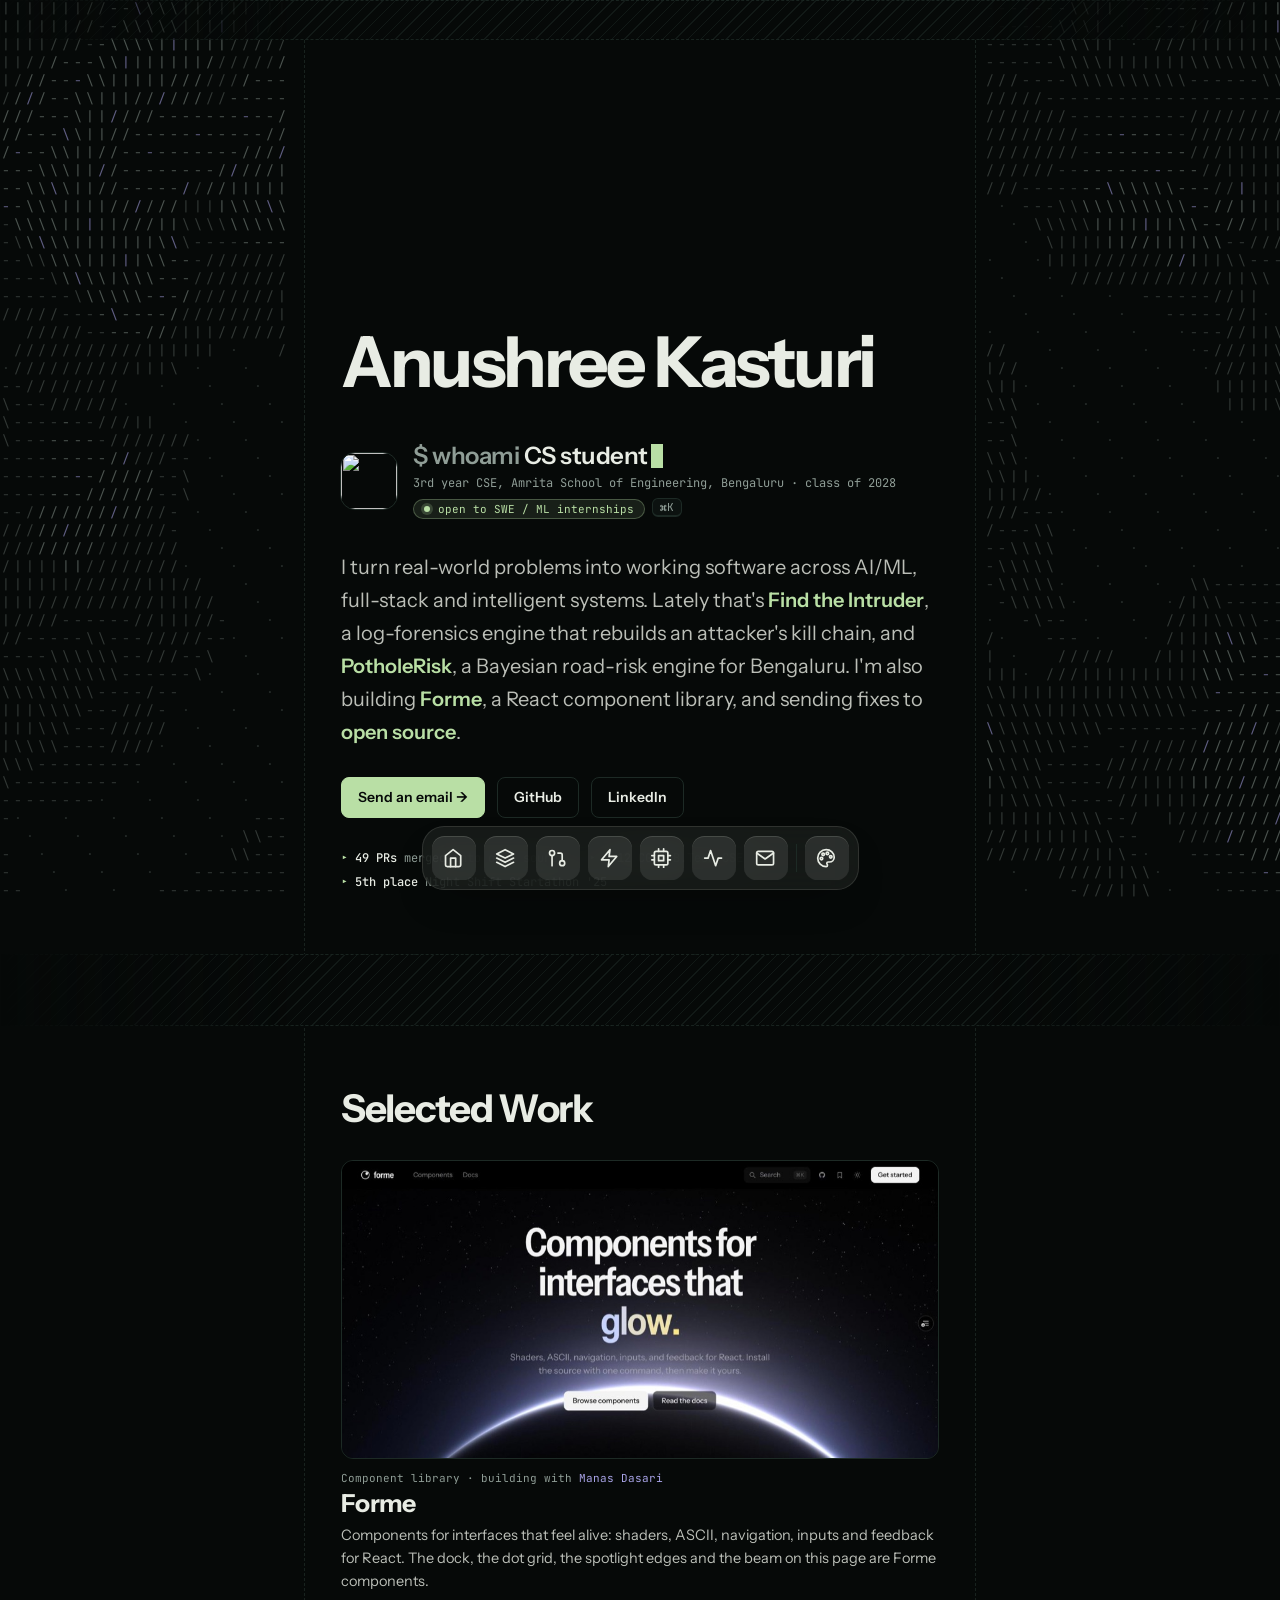
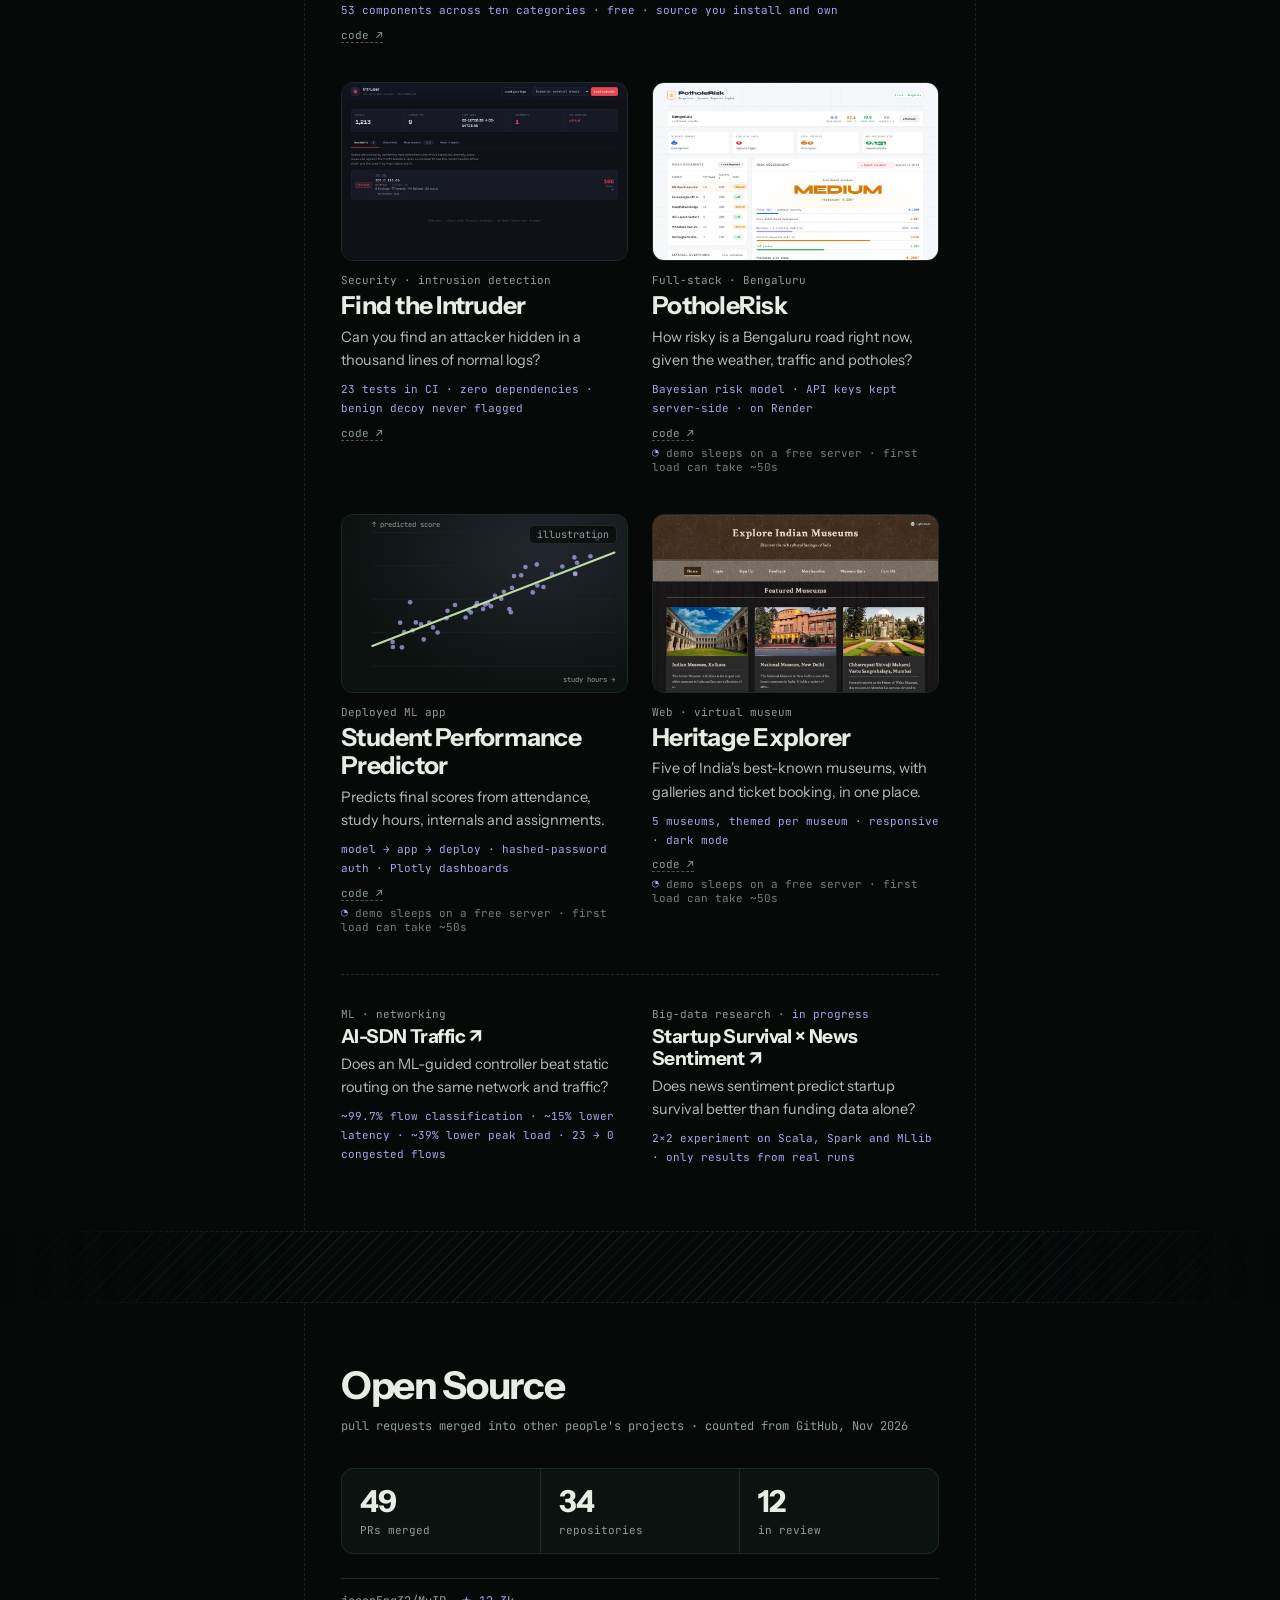
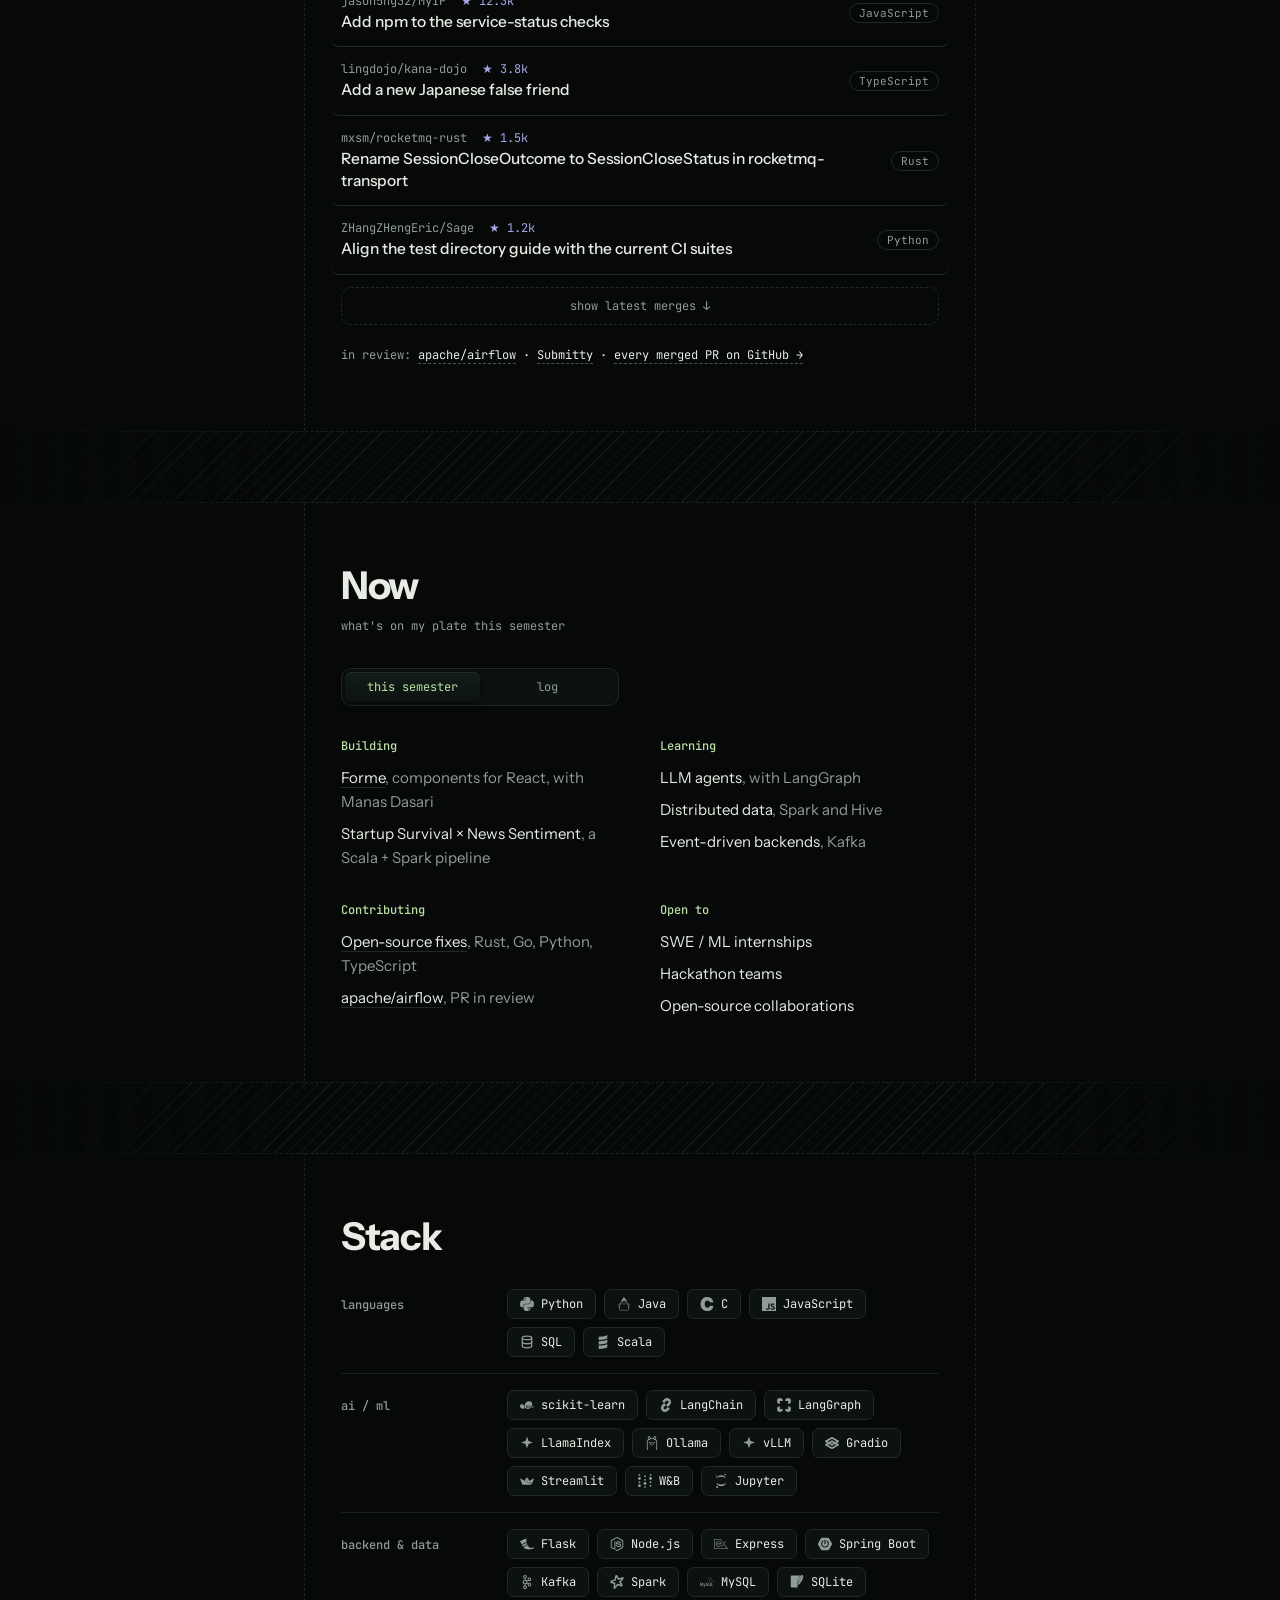
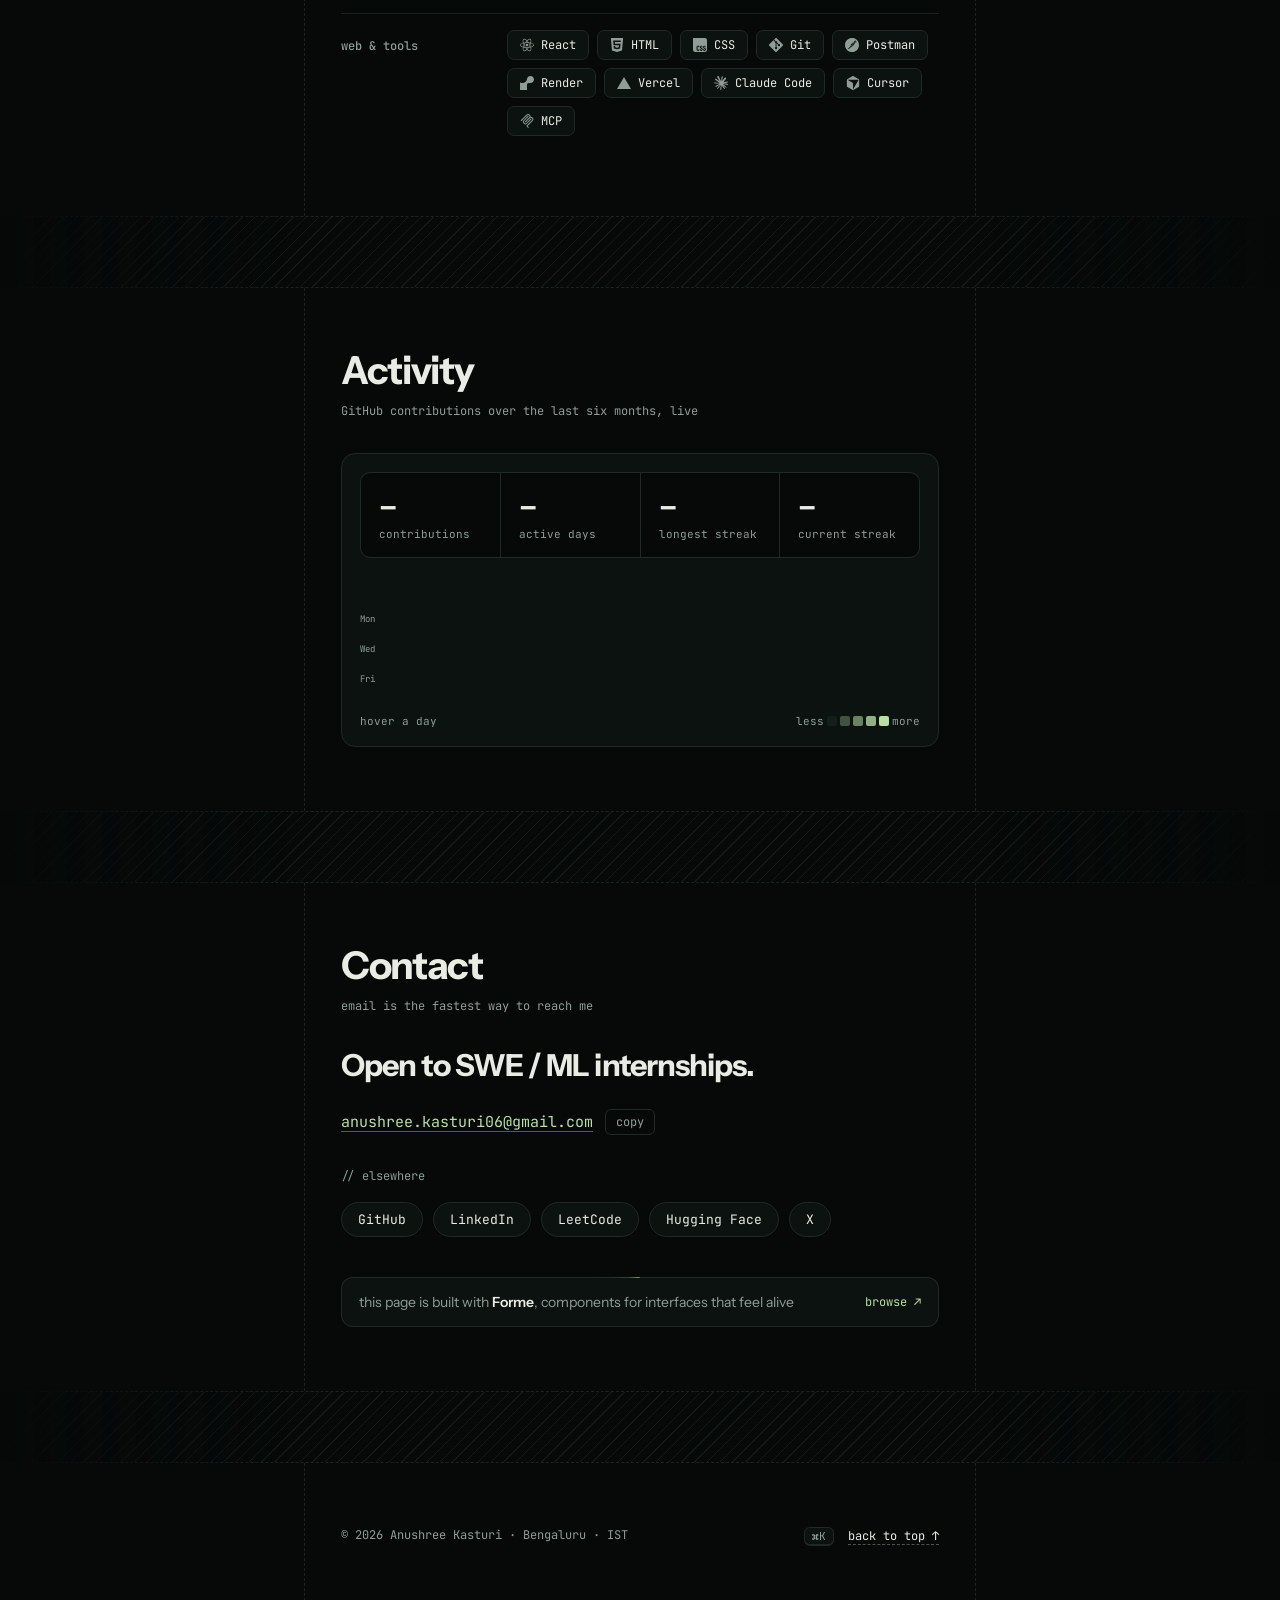
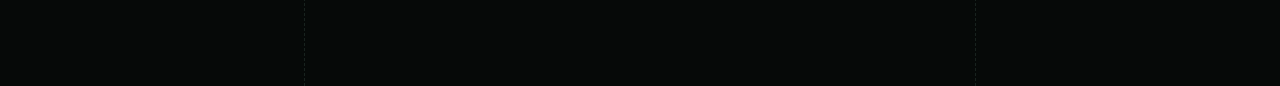
==== commit bbf9479d: "Background: an ASCII flow field Replaces the aurora. Each margin cell shows the direction of a slowl" ====
--- a/index.html
+++ b/index.html
@@ -26,7 +26,7 @@
 <body>
 <a href="#main" class="skip">Skip to content</a>
 
-<!-- behind the page: Forme's Aurora shader -->
+<!-- behind the page: an ASCII flow field (main.js) -->
 <canvas id="contours" class="contours" aria-hidden="true"></canvas>
 
 <!-- Forme's Dock (forme-amber.vercel.app/docs/dock), ported to plain JS in main.js -->
@@ -96,7 +96,7 @@
         <span class="shot"><span class="open">open ↗</span><img src="img/forme.jpg" alt="" loading="lazy"></span>
         <span class="kind">Component library · building with <span class="lav">Manas Dasari</span></span>
         <span class="name">Forme <i>→</i></span>
-        <span class="tagline">Components for interfaces that feel alive: shaders, ASCII, navigation, inputs and feedback for React. The dock, the dot grid, the aurora and the beam on this page are Forme components.</span>
+        <span class="tagline">Components for interfaces that feel alive: shaders, ASCII, navigation, inputs and feedback for React. The dock, the dot grid, the spotlight edges and the beam on this page are Forme components.</span>
         <span class="proof">53 components across ten categories · free · source you install and own</span>
       </a><span class="links"><a href="https://github.com/ManasDasri/forme" target="_blank" rel="noopener">code ↗</a></span></li>
 
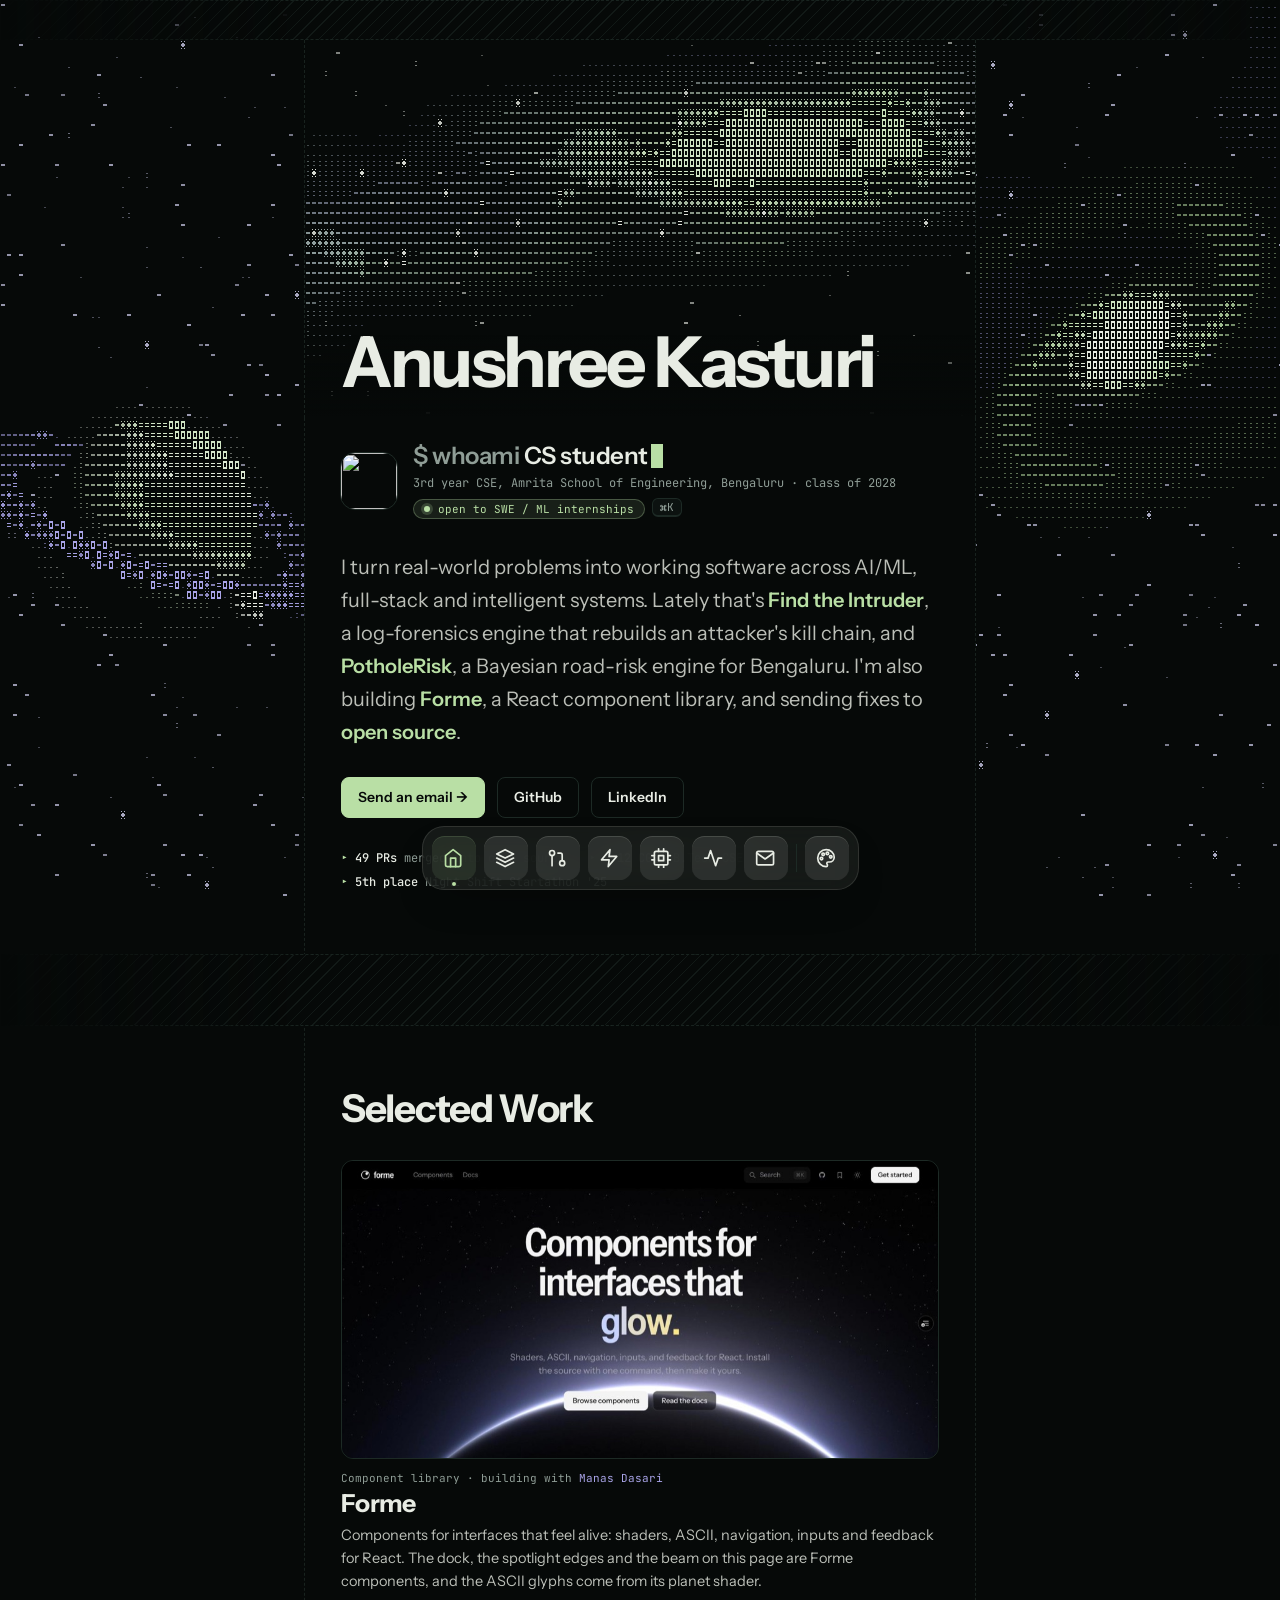
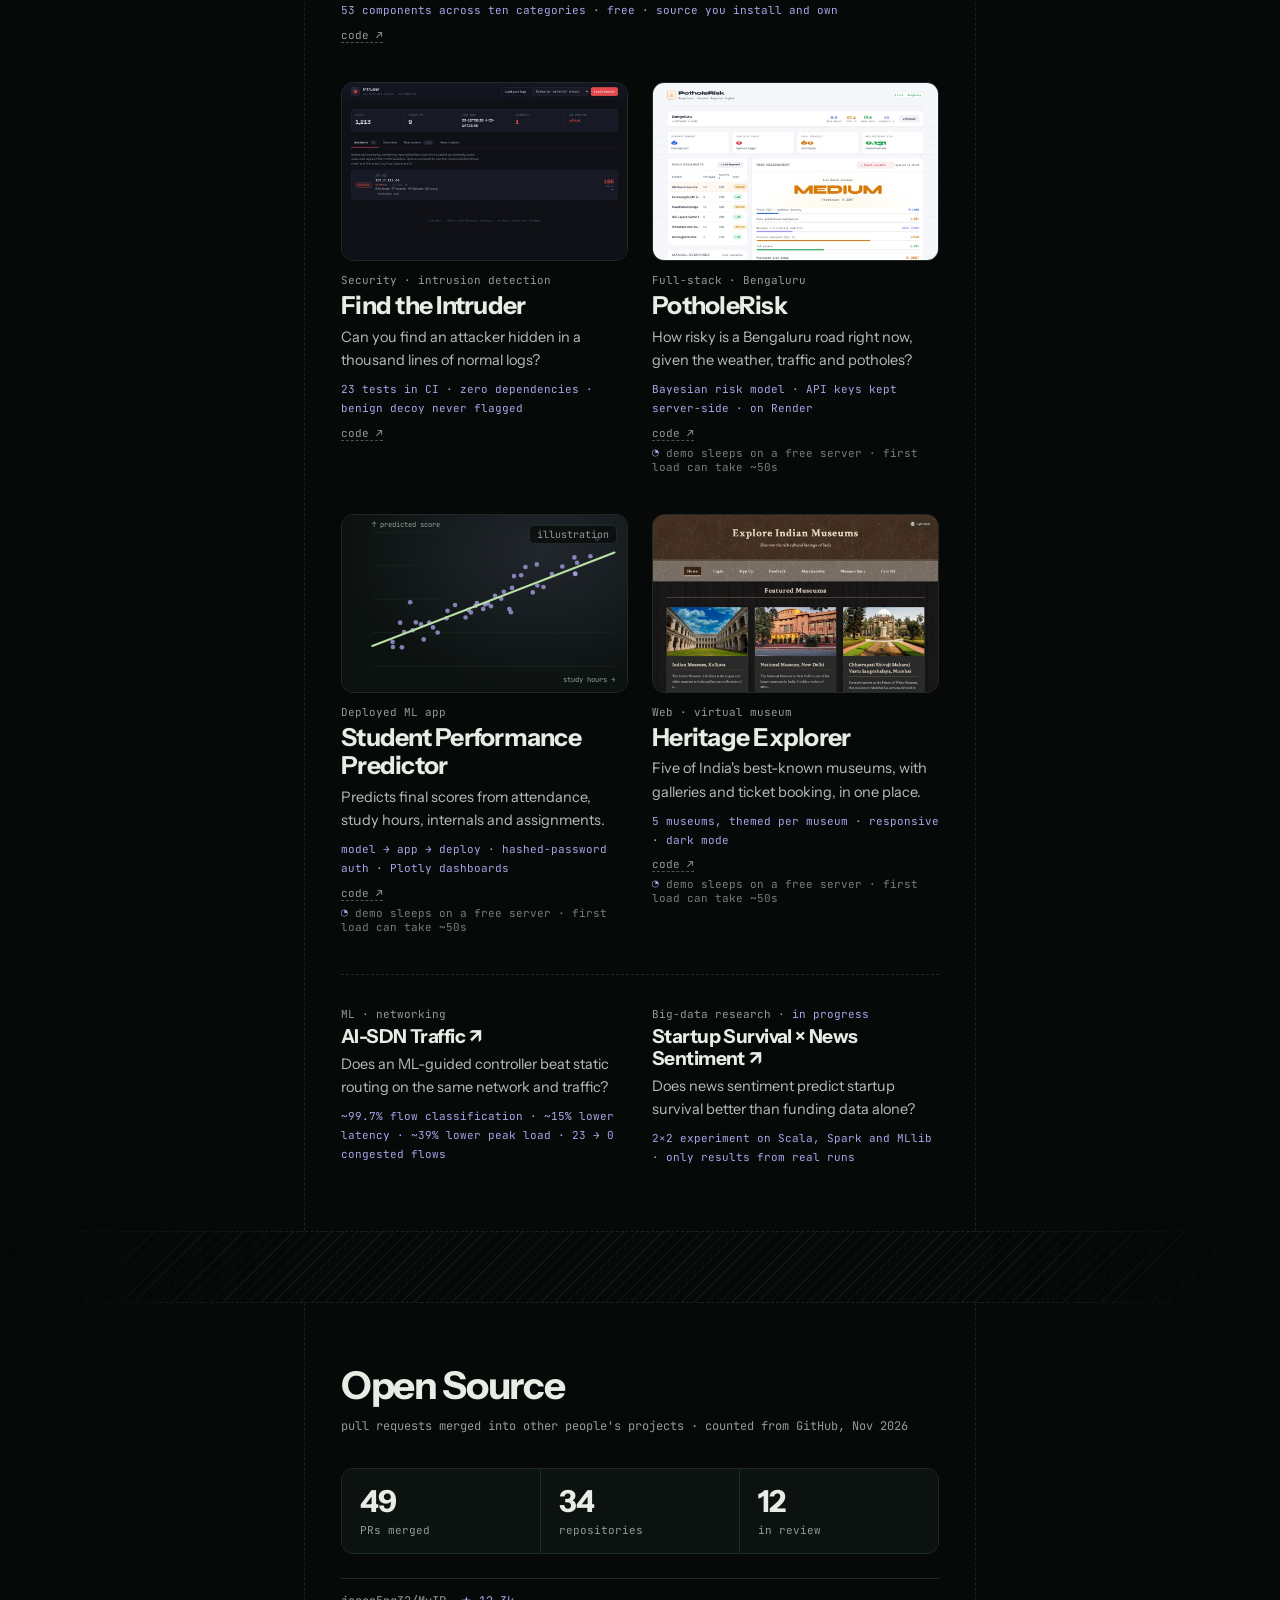
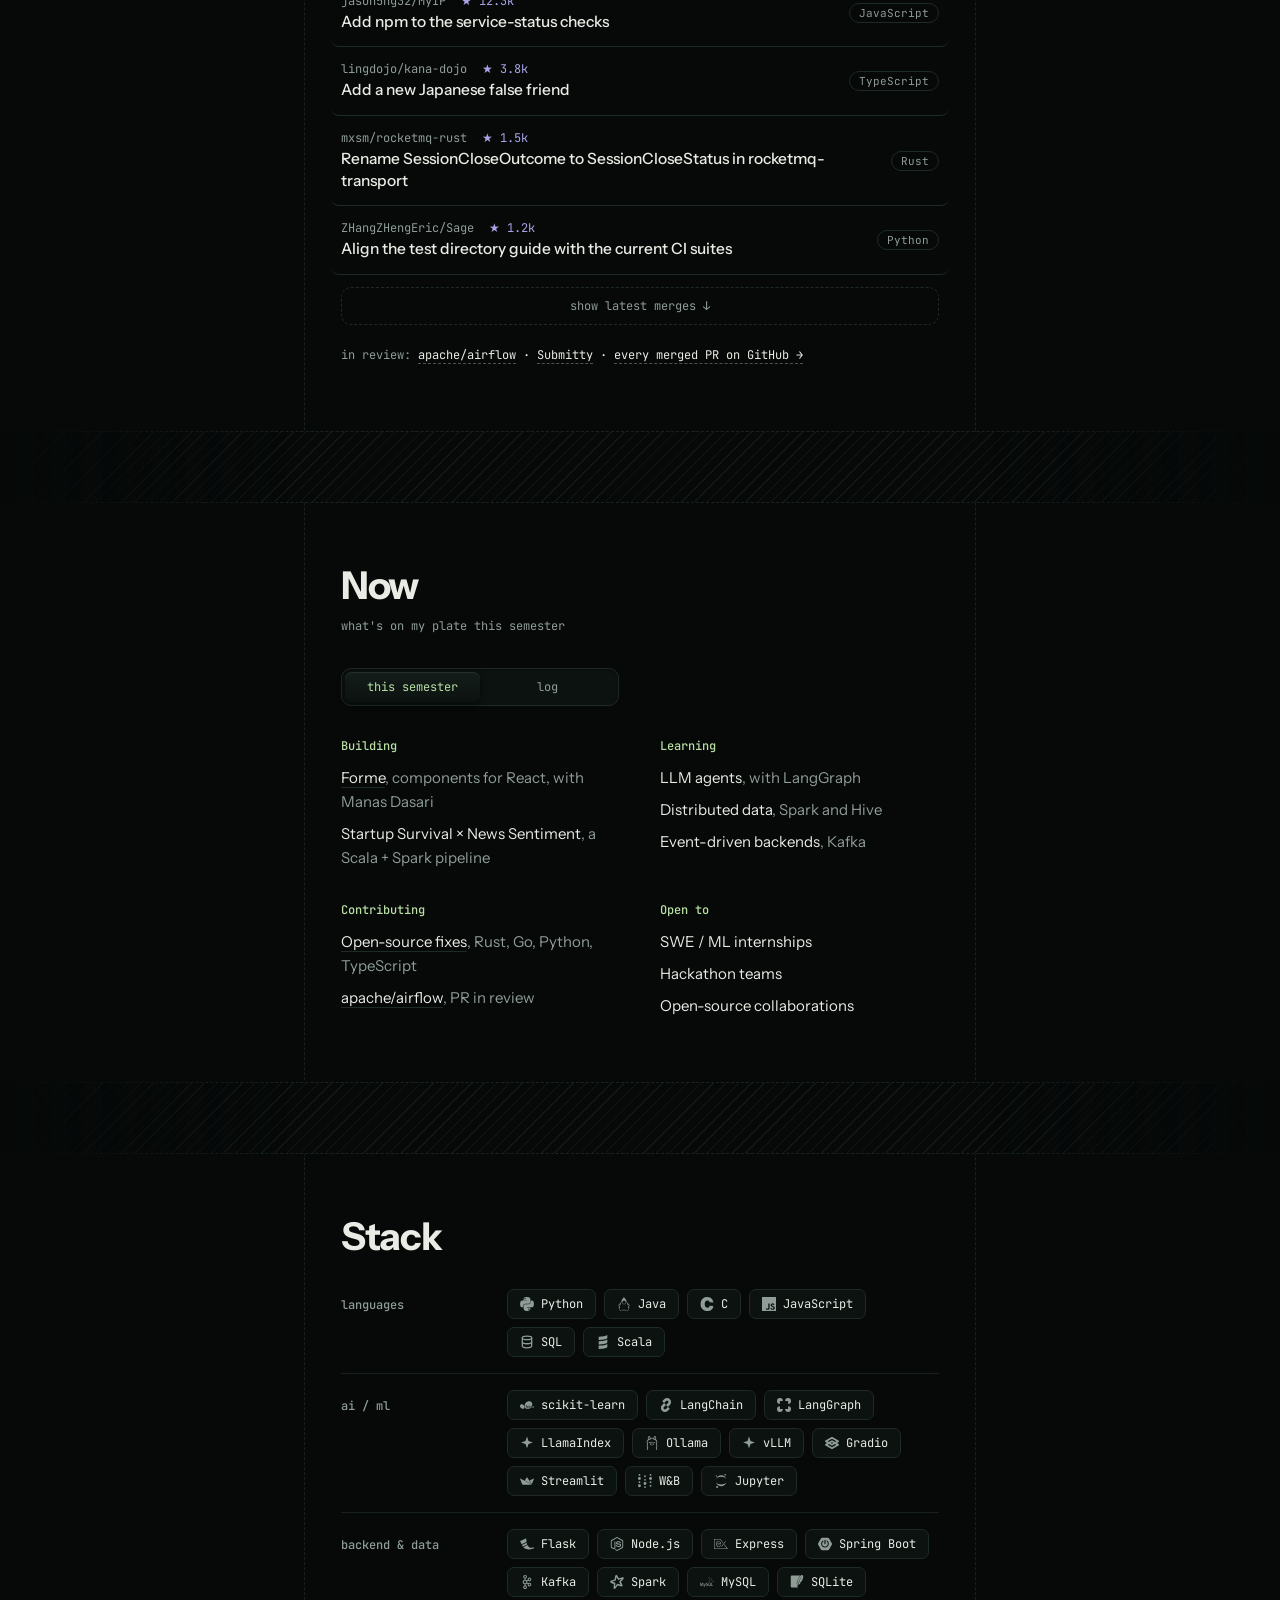
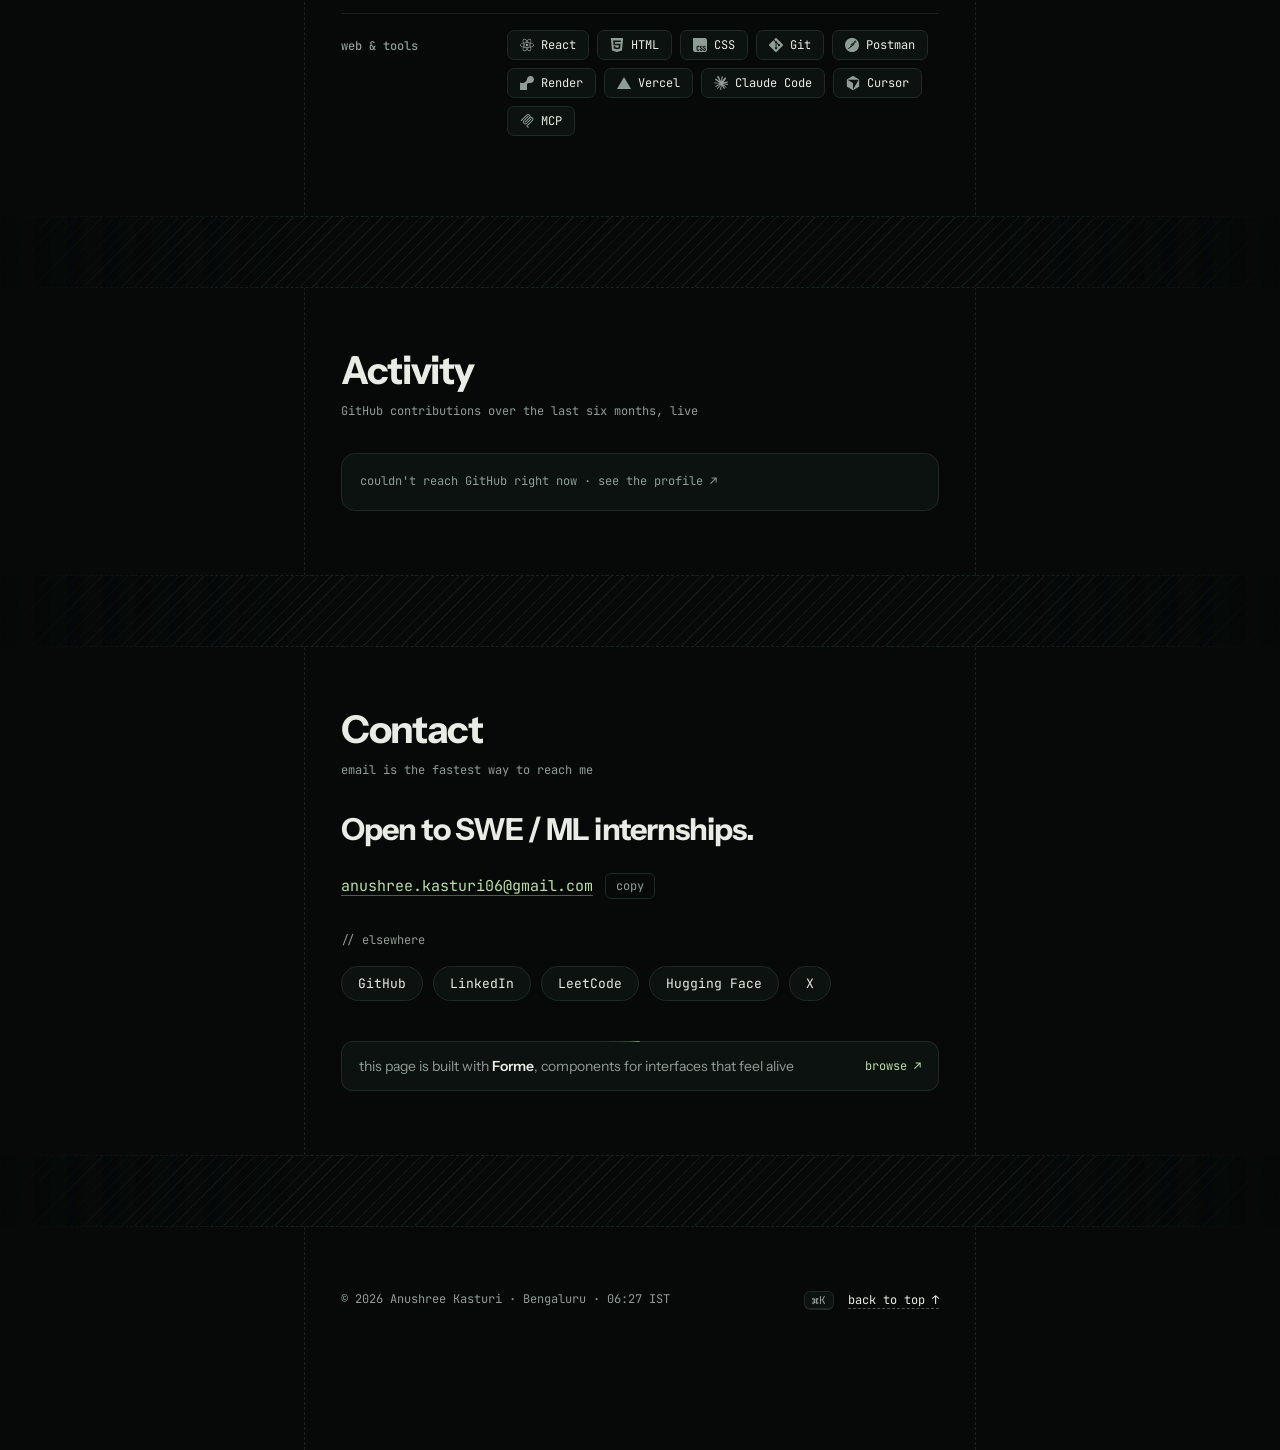
==== commit c7844146: "Header: the Milky Way in ASCII A diagonal band of star clouds cut by dust lanes, with dense stars in" ====
--- a/index.html
+++ b/index.html
@@ -50,8 +50,8 @@
 <div class="col"><div class="band thin"></div></div>
 
 <header id="top" class="banner col">
-  <!-- Forme's Dot grid -->
-  <canvas id="dots" aria-hidden="true"></canvas>
+  <!-- the Milky Way in ASCII (main.js) -->
+  <canvas id="milky" aria-hidden="true"></canvas>
   <h1>Anushree Kasturi</h1>
 </header>
 
@@ -96,7 +96,7 @@
         <span class="shot"><span class="open">open ↗</span><img src="img/forme.jpg" alt="" loading="lazy"></span>
         <span class="kind">Component library · building with <span class="lav">Manas Dasari</span></span>
         <span class="name">Forme <i>→</i></span>
-        <span class="tagline">Components for interfaces that feel alive: shaders, ASCII, navigation, inputs and feedback for React. The dock, the dot grid, the spotlight edges and the beam on this page are Forme components.</span>
+        <span class="tagline">Components for interfaces that feel alive: shaders, ASCII, navigation, inputs and feedback for React. The dock, the spotlight edges and the beam on this page are Forme components, and the ASCII glyphs come from its planet shader.</span>
         <span class="proof">53 components across ten categories · free · source you install and own</span>
       </a><span class="links"><a href="https://github.com/ManasDasri/forme" target="_blank" rel="noopener">code ↗</a></span></li>
 
--- a/style.css
+++ b/style.css
@@ -95,7 +95,7 @@
 .banner { height: clamp(260px, 42svh, 380px); overflow: hidden; }
 .banner canvas { position: absolute; inset: 0; width: 100%; height: 100%; }
 .banner h1 { position: absolute; z-index: 1; left: 0; bottom: 0; padding: 0 36px 24px; font-size: clamp(2.4rem, 9vw, 4.4rem); font-weight: 700; letter-spacing: -.04em; line-height: .9; white-space: nowrap; }
-#dots { position: absolute; inset: 0; width: 100%; height: 100%; -webkit-mask-image: radial-gradient(ellipse at 50% 45%, #000 55%, transparent 100%); mask-image: radial-gradient(ellipse at 50% 45%, #000 55%, transparent 100%); }
+#milky { position: absolute; inset: 0; width: 100%; height: 100%; display: block; }
 /* calendar fills in column by column */
 @media (prefers-reduced-motion: no-preference) {
 .heat:not(.in) i { opacity: 0; transform: scale(.4); }
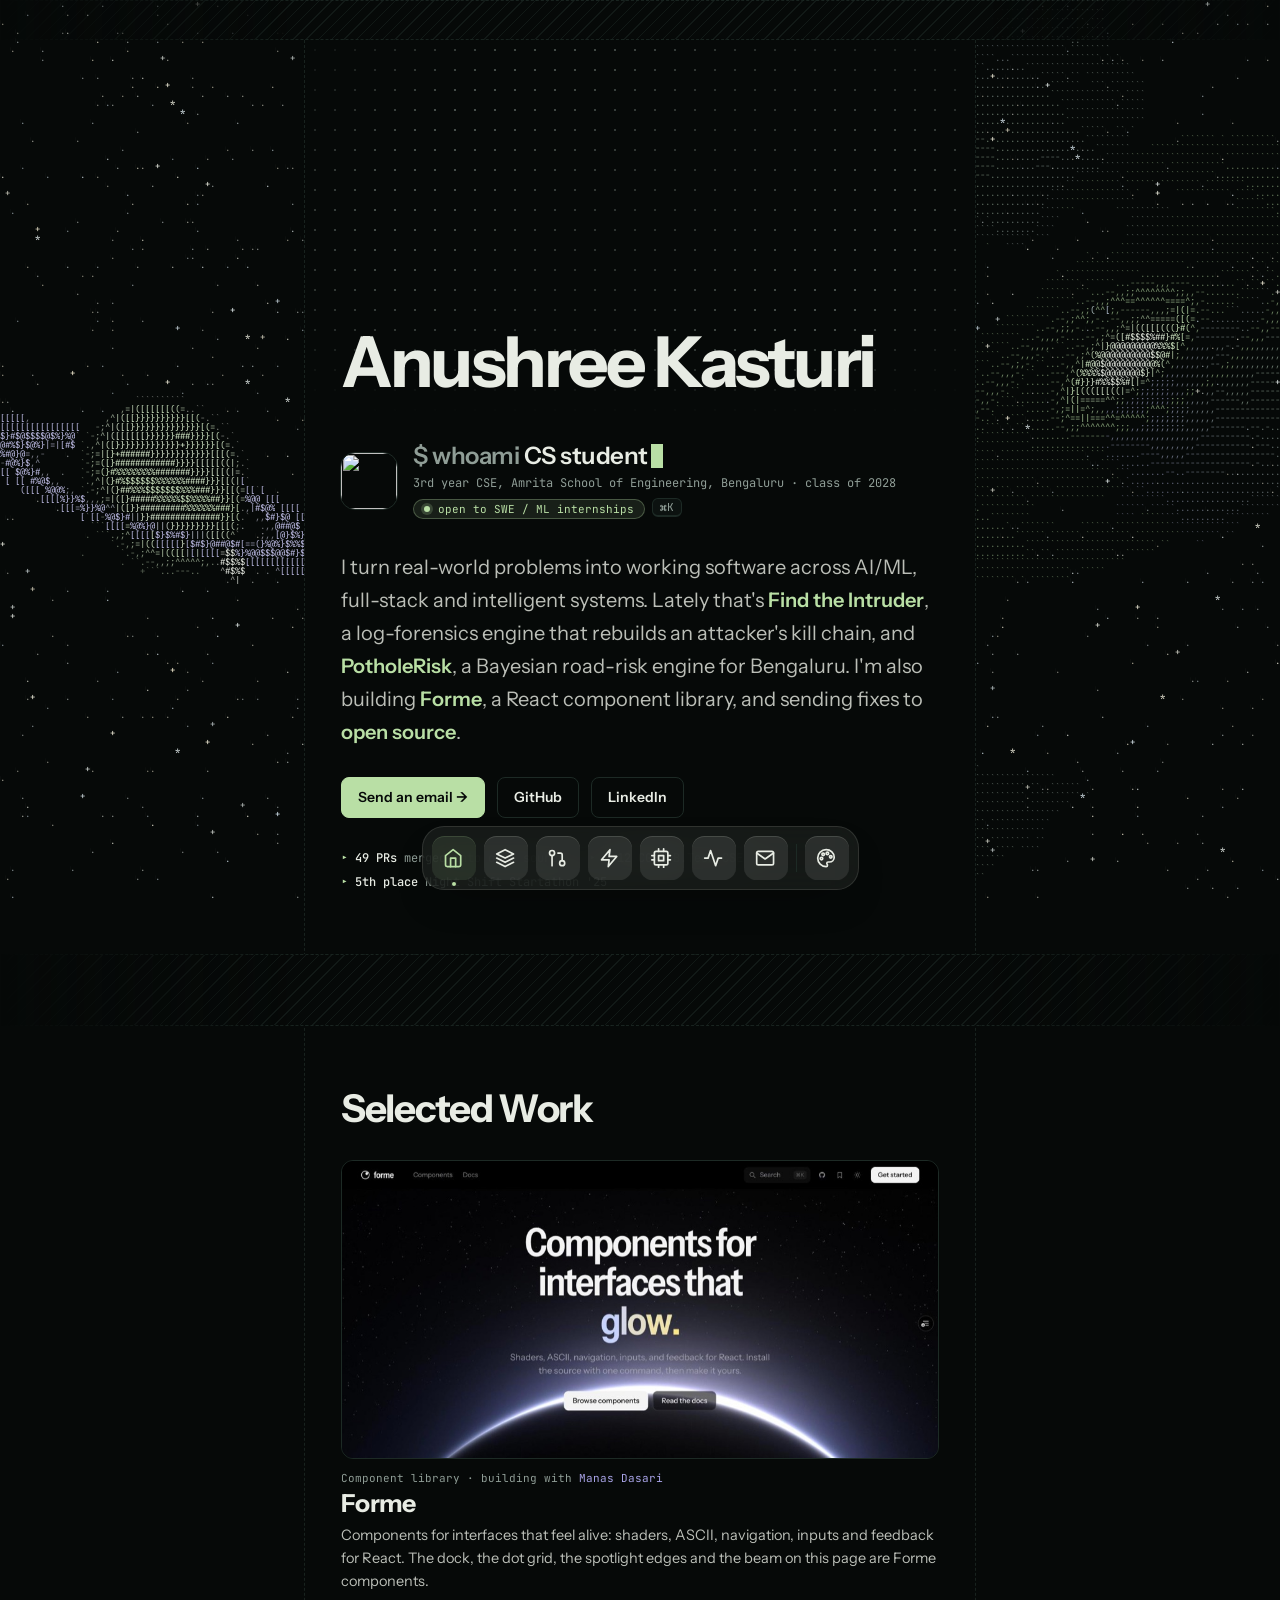
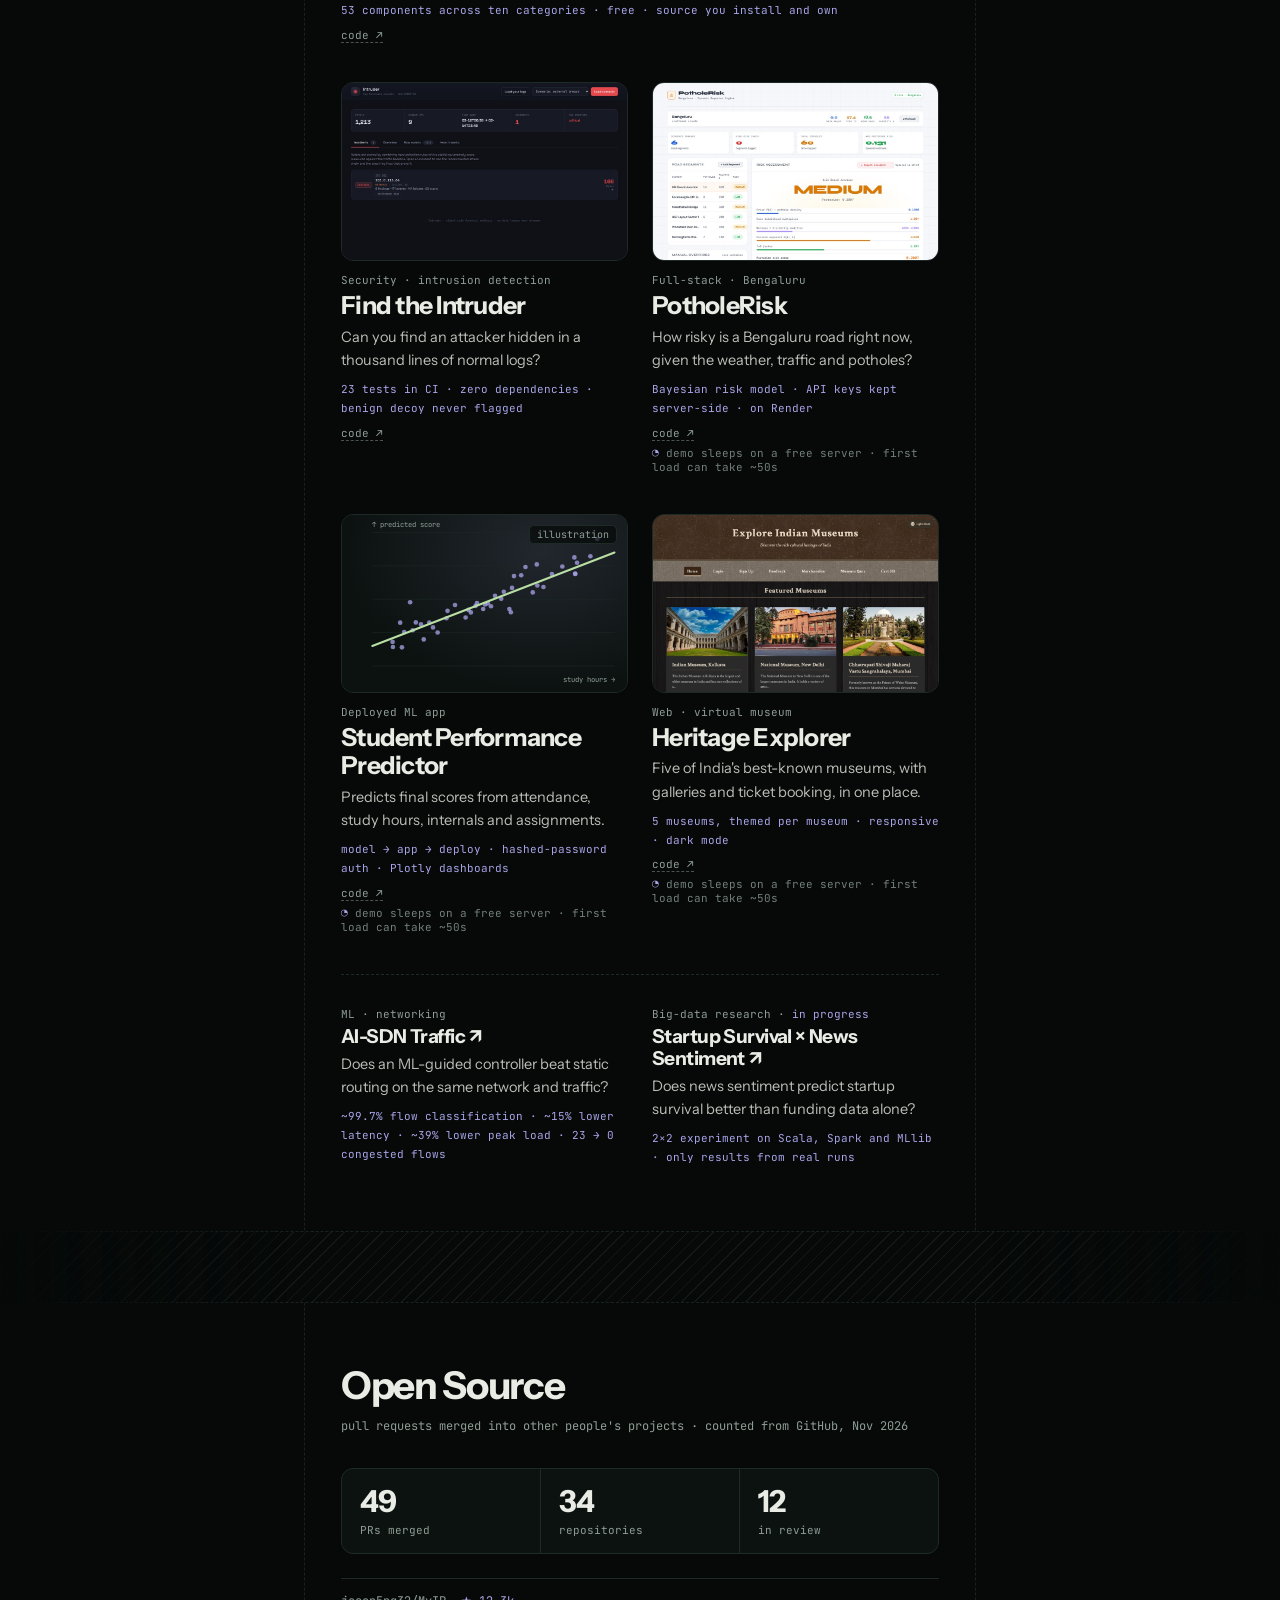
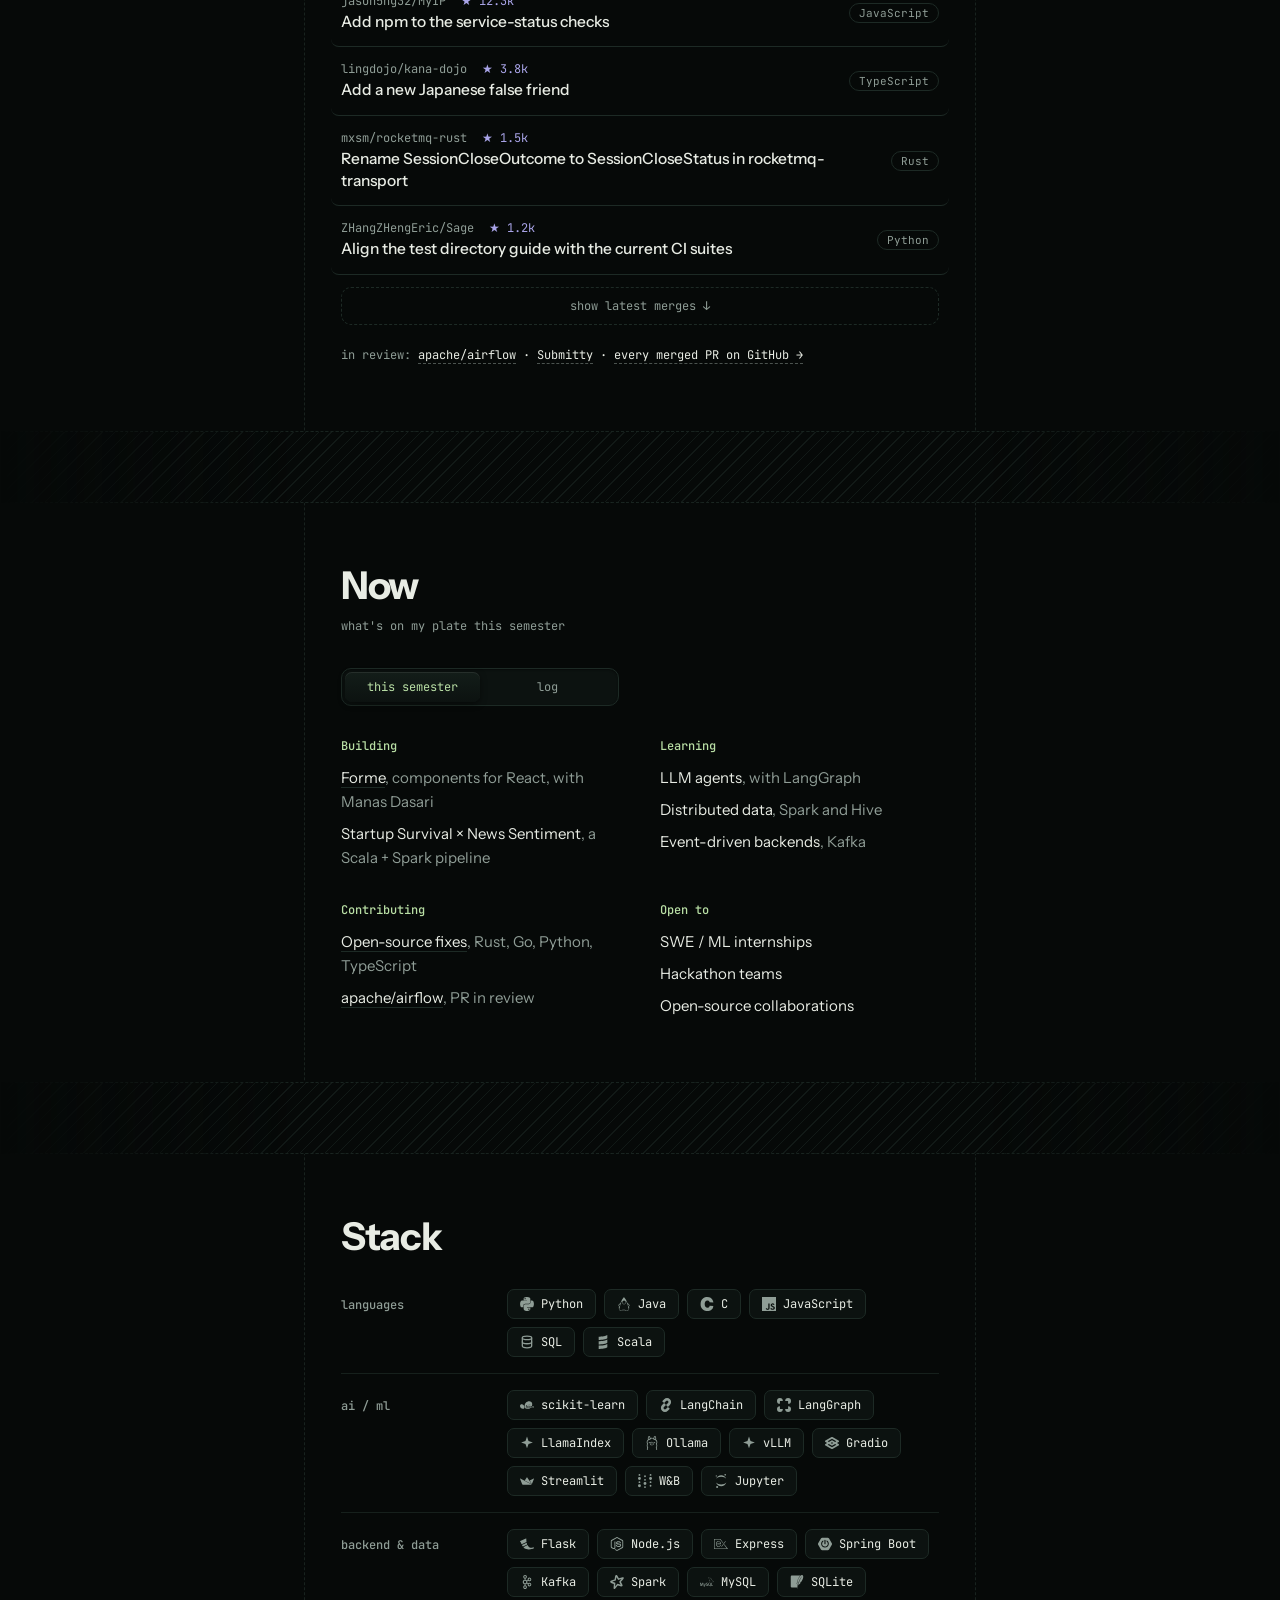
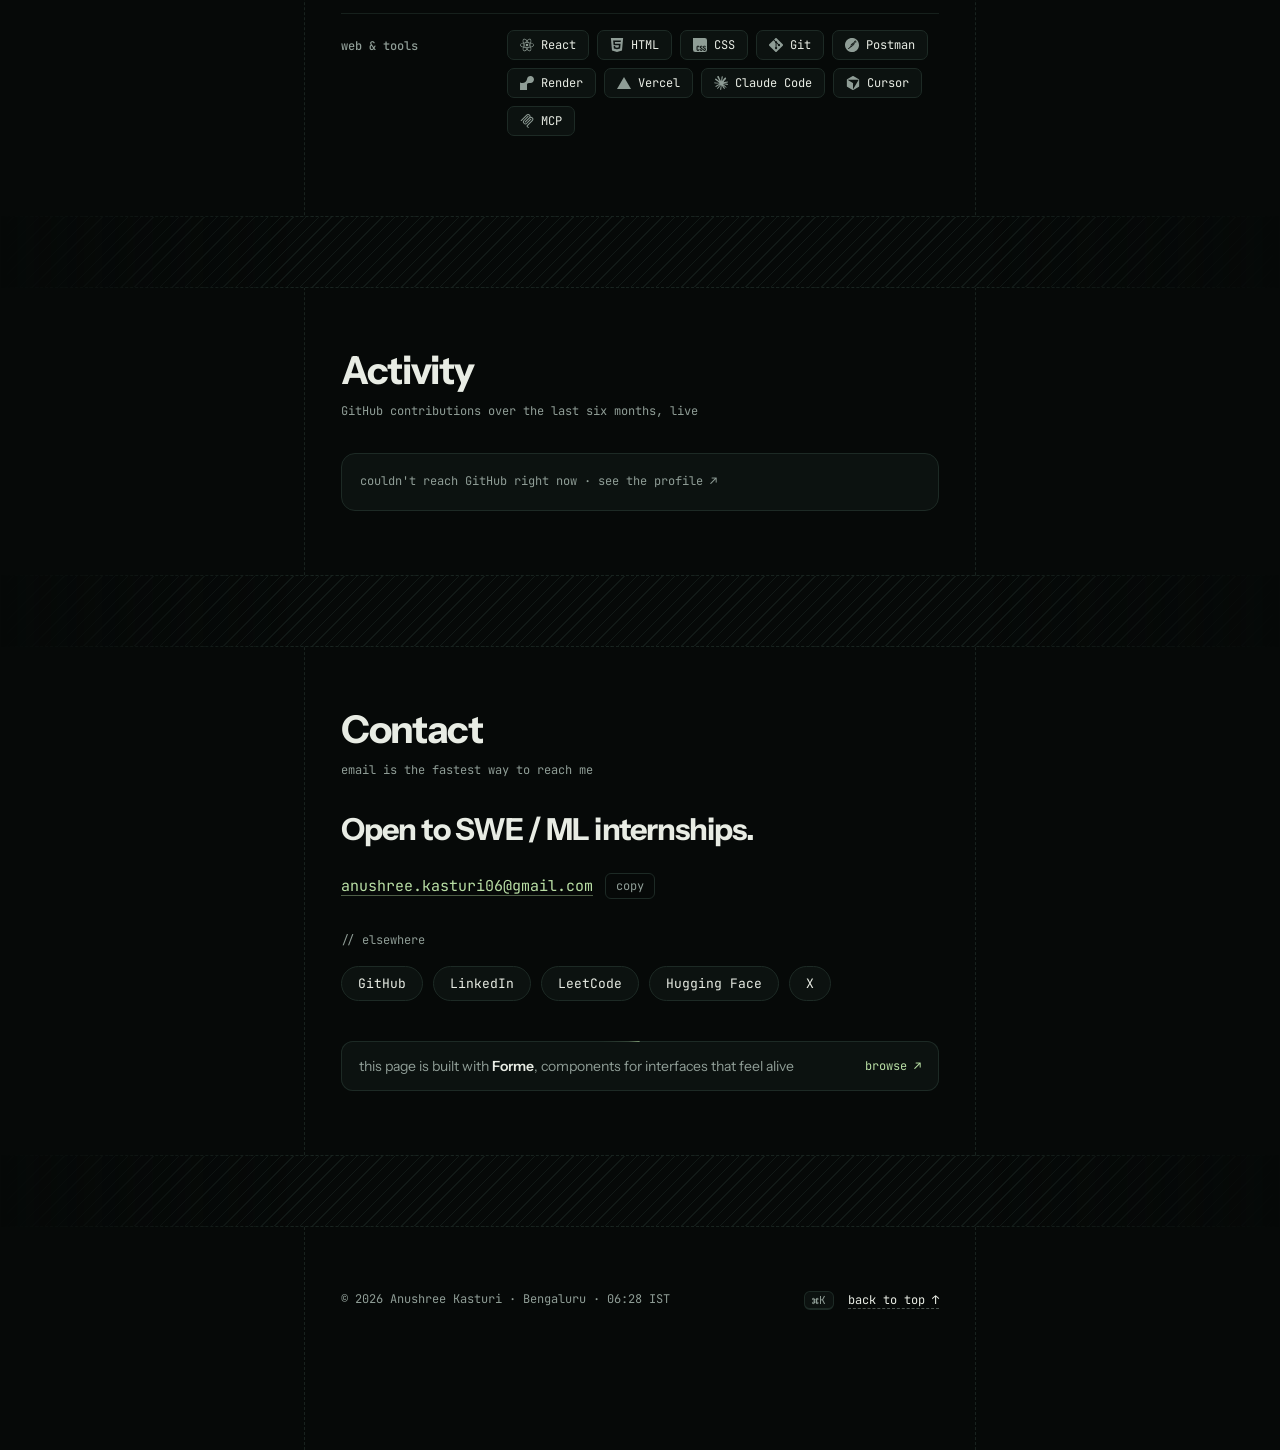
==== commit 493308b3: "Real-font ASCII night sky; Forme's Dot grid back in the header The sky now picks real JetBrains Mono" ====
--- a/index.html
+++ b/index.html
@@ -50,8 +50,8 @@
 <div class="col"><div class="band thin"></div></div>
 
 <header id="top" class="banner col">
-  <!-- the Milky Way in ASCII (main.js) -->
-  <canvas id="milky" aria-hidden="true"></canvas>
+  <!-- Forme's Dot grid -->
+  <canvas id="dots" aria-hidden="true"></canvas>
   <h1>Anushree Kasturi</h1>
 </header>
 
@@ -96,7 +96,7 @@
         <span class="shot"><span class="open">open ↗</span><img src="img/forme.jpg" alt="" loading="lazy"></span>
         <span class="kind">Component library · building with <span class="lav">Manas Dasari</span></span>
         <span class="name">Forme <i>→</i></span>
-        <span class="tagline">Components for interfaces that feel alive: shaders, ASCII, navigation, inputs and feedback for React. The dock, the spotlight edges and the beam on this page are Forme components, and the ASCII glyphs come from its planet shader.</span>
+        <span class="tagline">Components for interfaces that feel alive: shaders, ASCII, navigation, inputs and feedback for React. The dock, the dot grid, the spotlight edges and the beam on this page are Forme components.</span>
         <span class="proof">53 components across ten categories · free · source you install and own</span>
       </a><span class="links"><a href="https://github.com/ManasDasri/forme" target="_blank" rel="noopener">code ↗</a></span></li>
 
--- a/style.css
+++ b/style.css
@@ -95,7 +95,7 @@
 .banner { height: clamp(260px, 42svh, 380px); overflow: hidden; }
 .banner canvas { position: absolute; inset: 0; width: 100%; height: 100%; }
 .banner h1 { position: absolute; z-index: 1; left: 0; bottom: 0; padding: 0 36px 24px; font-size: clamp(2.4rem, 9vw, 4.4rem); font-weight: 700; letter-spacing: -.04em; line-height: .9; white-space: nowrap; }
-#milky { position: absolute; inset: 0; width: 100%; height: 100%; display: block; }
+#dots { position: absolute; inset: 0; width: 100%; height: 100%; -webkit-mask-image: radial-gradient(ellipse at 50% 45%, #000 55%, transparent 100%); mask-image: radial-gradient(ellipse at 50% 45%, #000 55%, transparent 100%); }
 /* calendar fills in column by column */
 @media (prefers-reduced-motion: no-preference) {
 .heat:not(.in) i { opacity: 0; transform: scale(.4); }
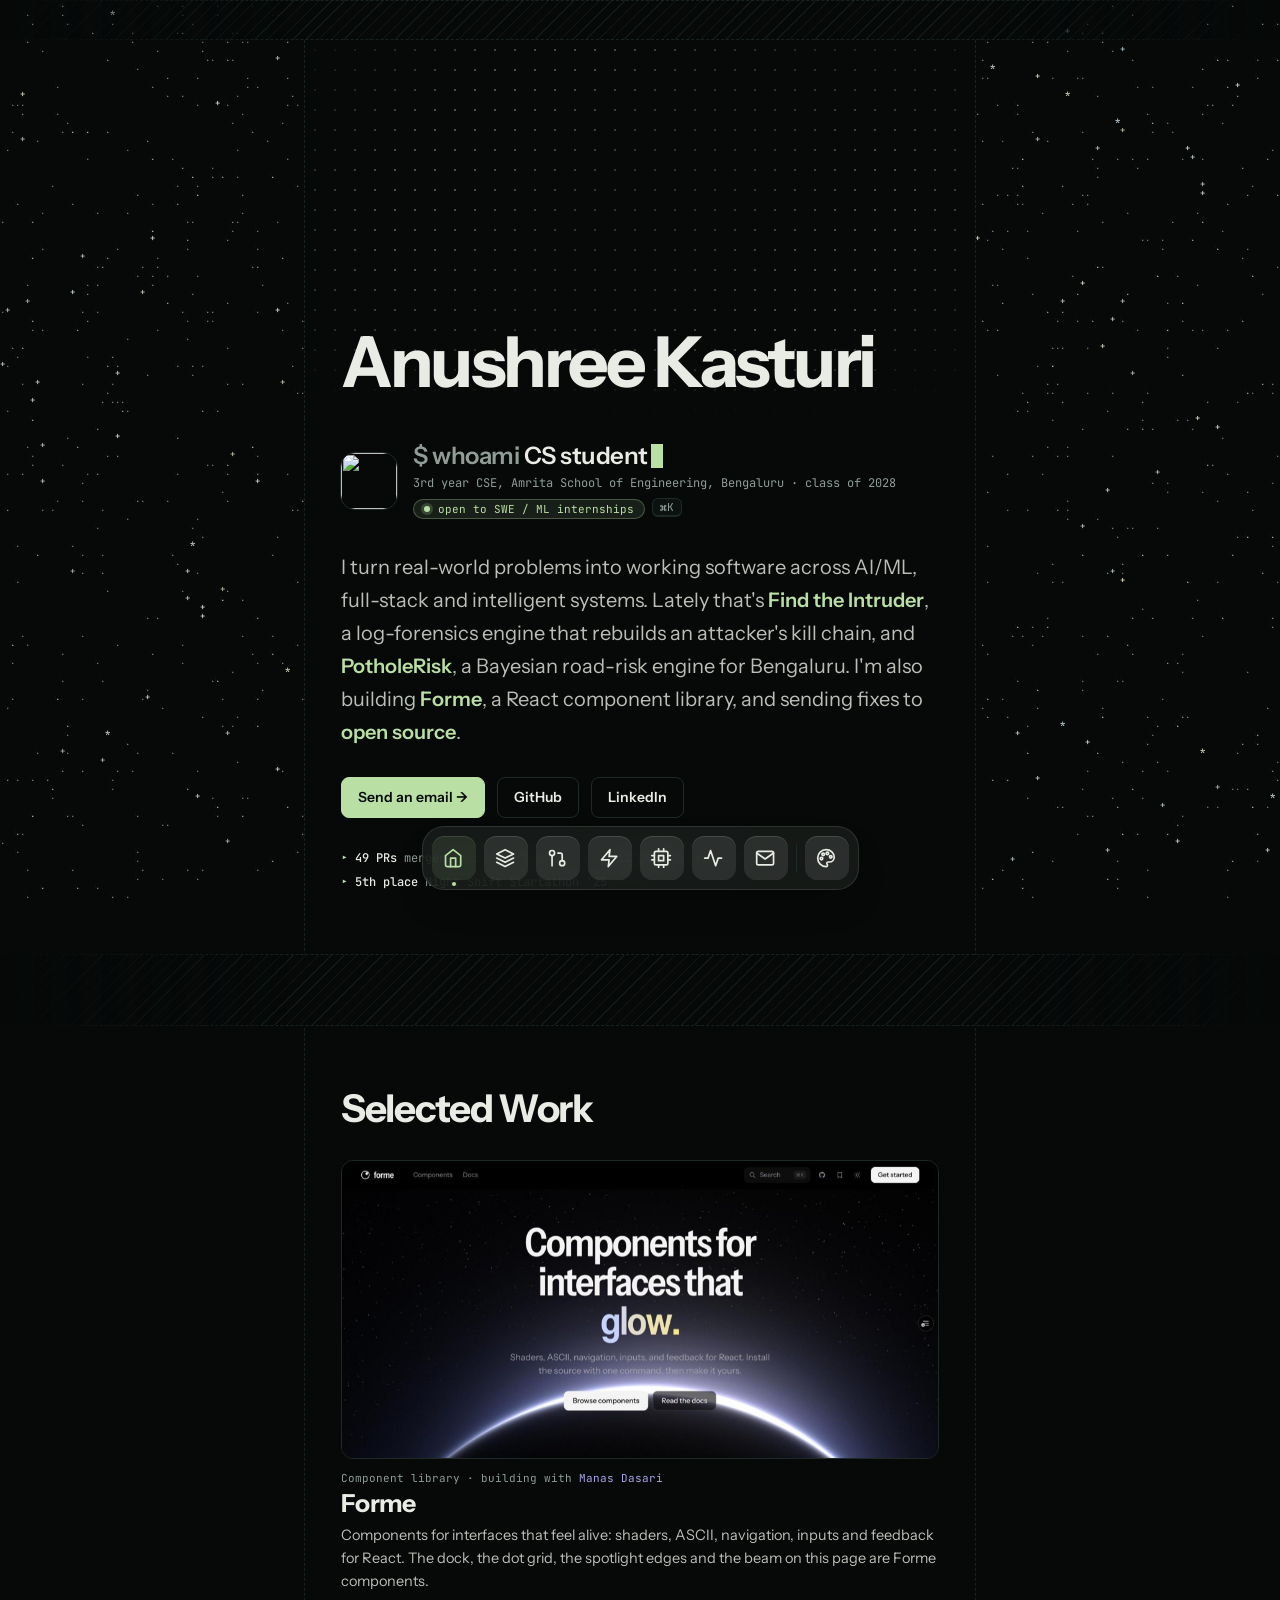
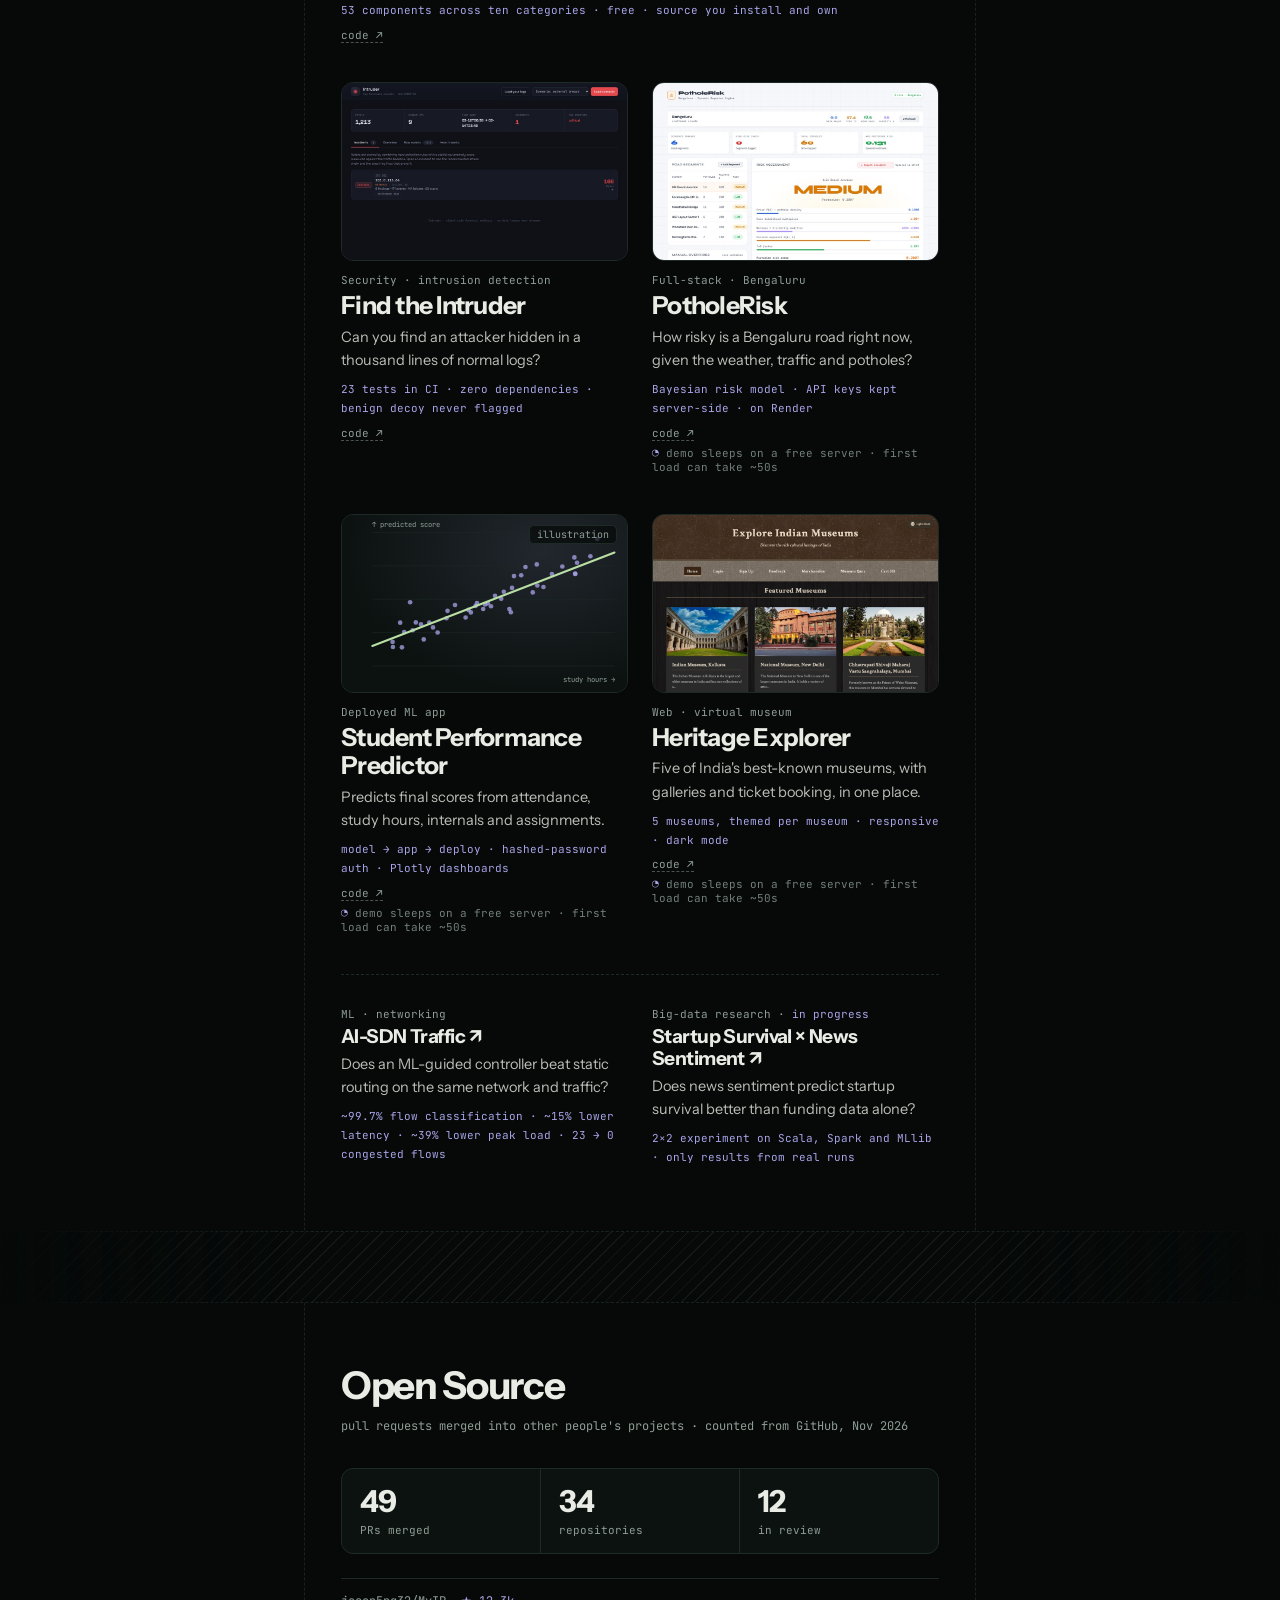
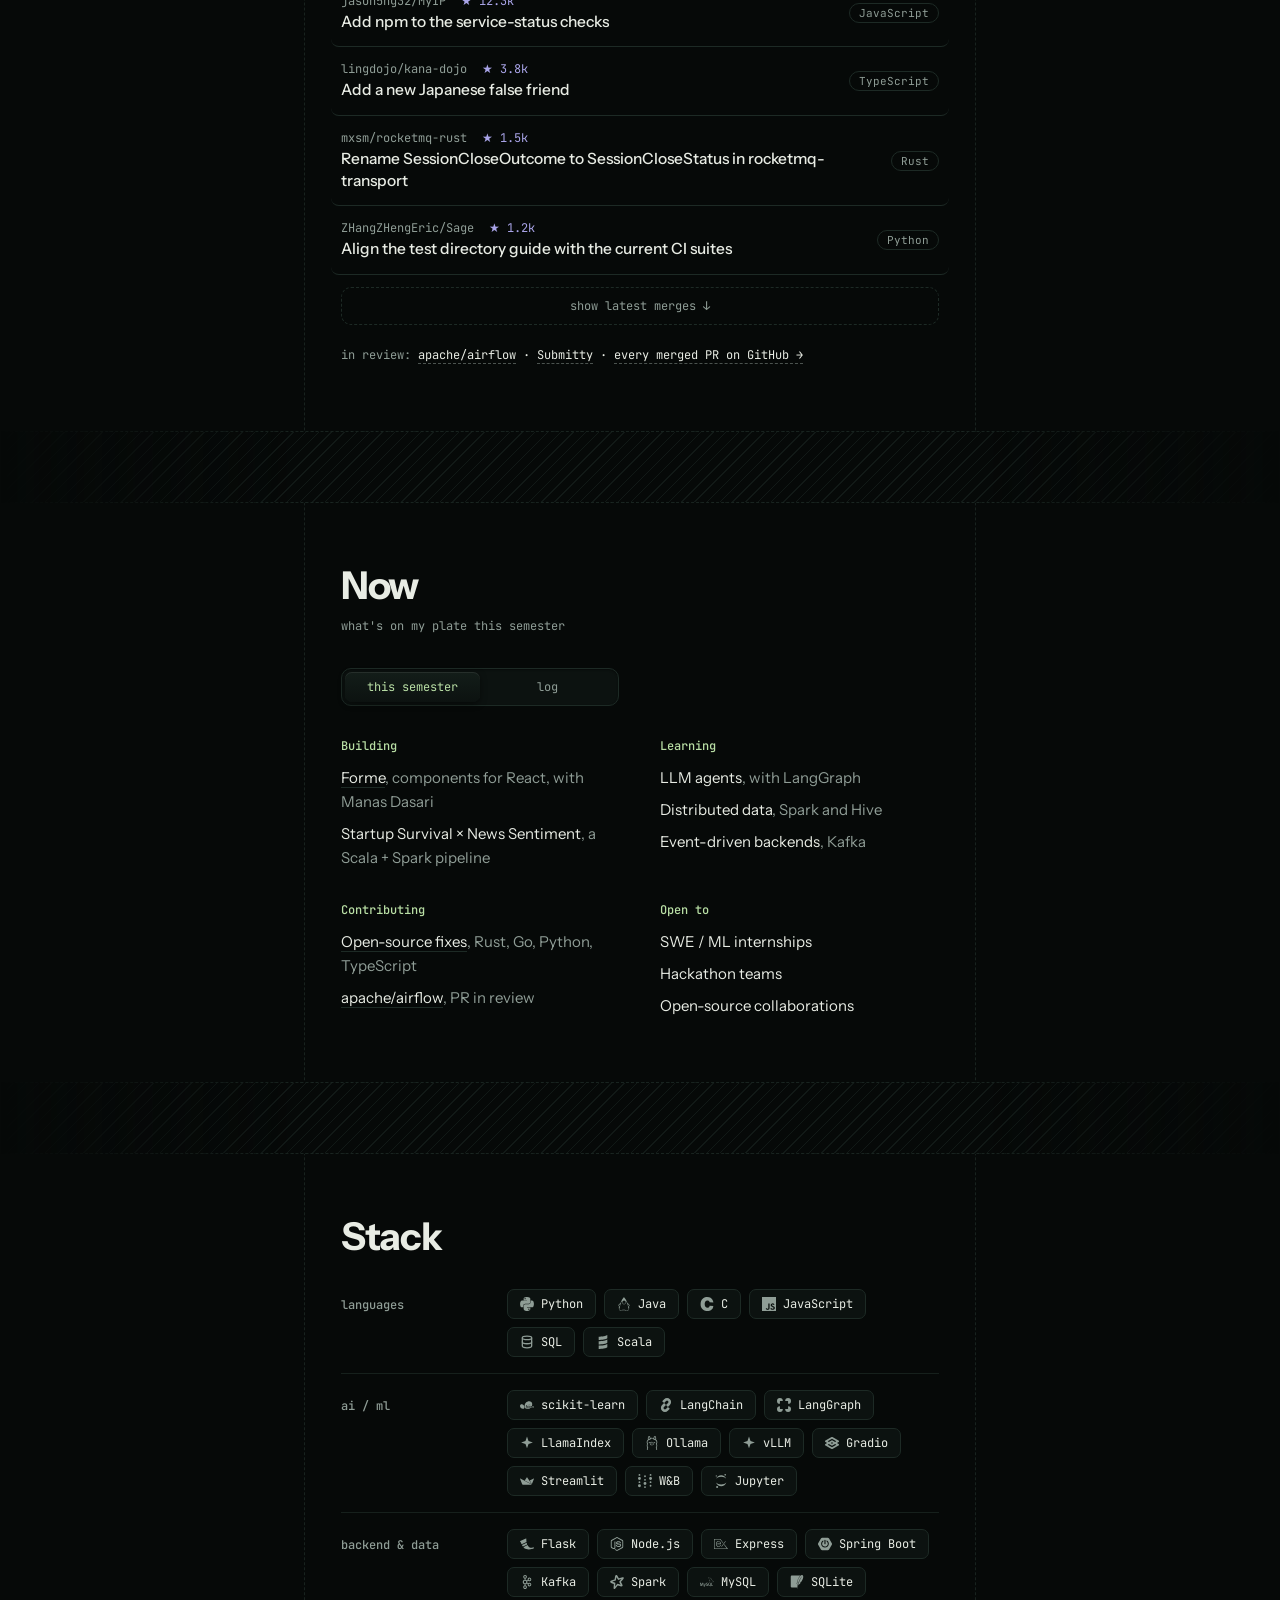
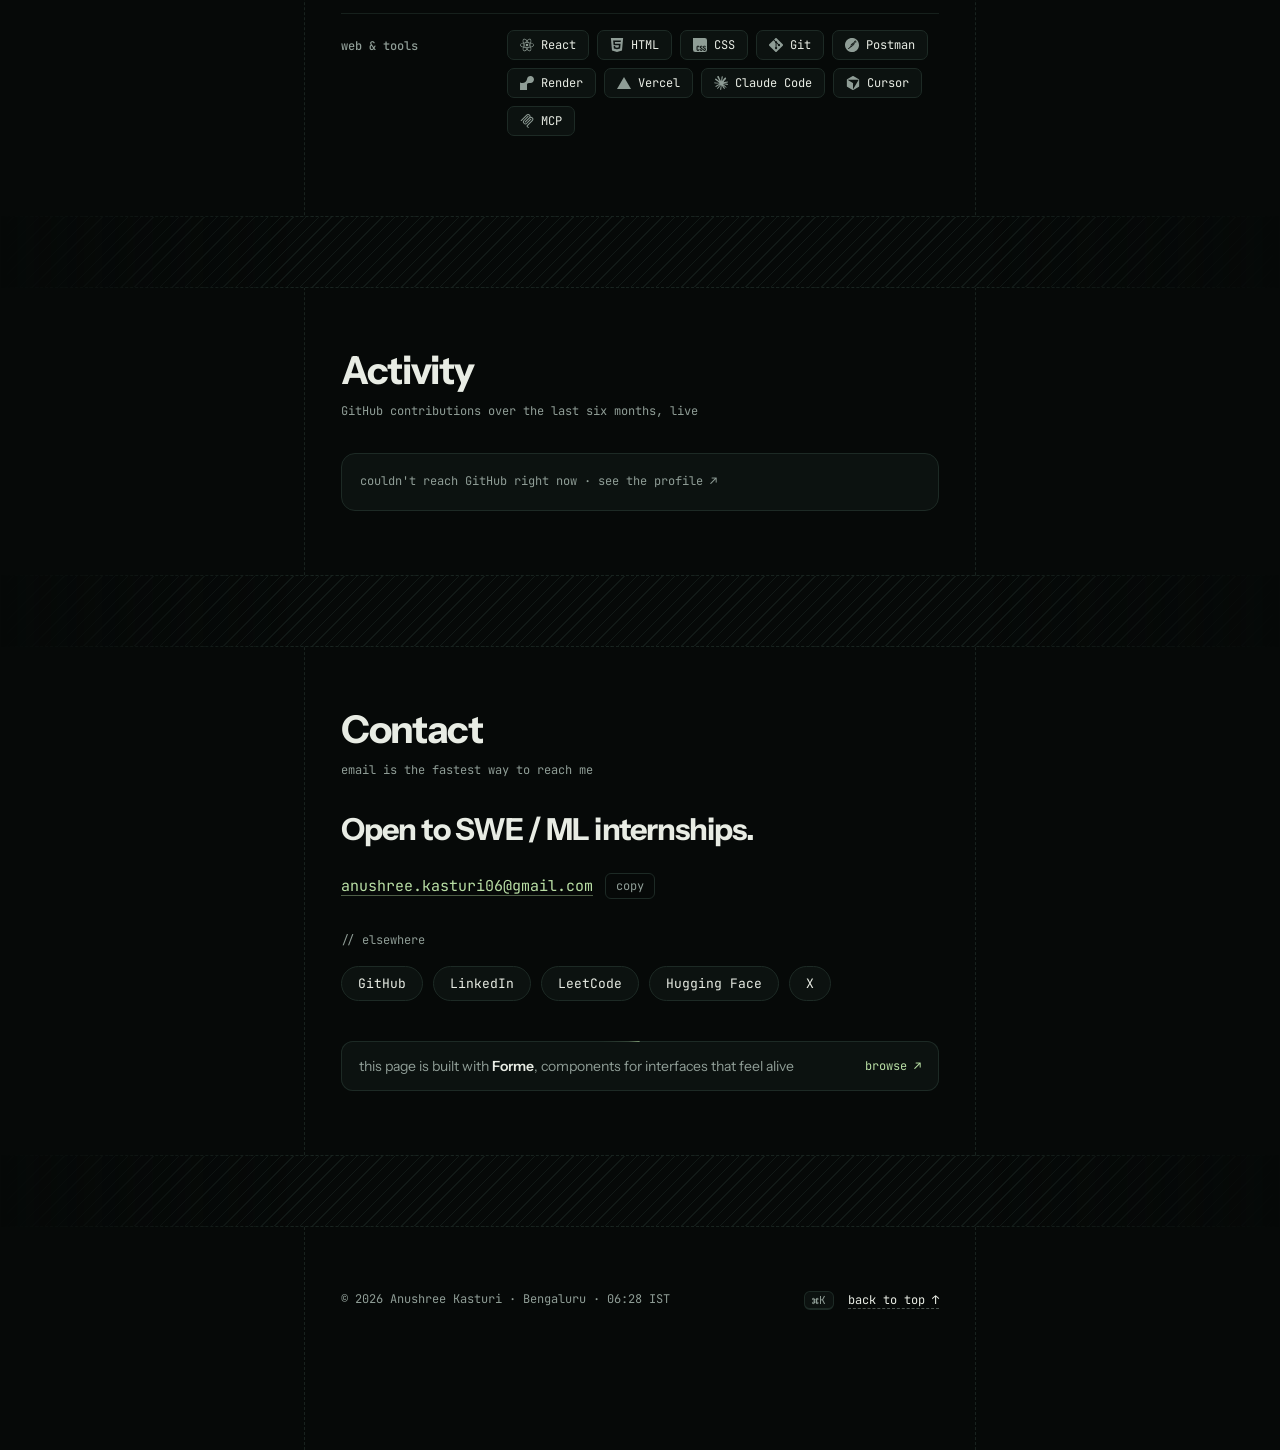
==== commit ae8385e0: "Résumé links get their href only when resume.pdf exists The deploy check fails on any linked local f" ====
--- a/index.html
+++ b/index.html
@@ -78,7 +78,7 @@
       <a class="btn primary" href="mailto:anushree.kasturi06@gmail.com">Send an email →</a>
       <a class="btn" href="https://github.com/AnushreeKasturi" target="_blank" rel="noopener">GitHub</a>
       <a class="btn" href="https://www.linkedin.com/in/anushree-kasturi/" target="_blank" rel="noopener">LinkedIn</a>
-      <a class="btn" href="resume.pdf" target="_blank" rel="noopener" data-resume hidden>Resume (PDF)</a>
+      <a class="btn" target="_blank" rel="noopener" data-resume hidden>Resume (PDF)</a>
     </div>
 
     <ul class="highlights" aria-label="Highlights">
@@ -271,7 +271,7 @@
     <div class="mail">
       <a href="mailto:anushree.kasturi06@gmail.com">anushree.kasturi06@gmail.com</a>
       <button id="copy" class="chip" aria-live="polite">copy</button>
-      <a class="chip" href="resume.pdf" target="_blank" rel="noopener" data-resume hidden>résumé (PDF) ↗</a>
+      <a class="chip" target="_blank" rel="noopener" data-resume hidden>résumé (PDF) ↗</a>
     </div>
     <p class="note" style="margin-top:32px">// elsewhere</p>
     <ul class="socials">
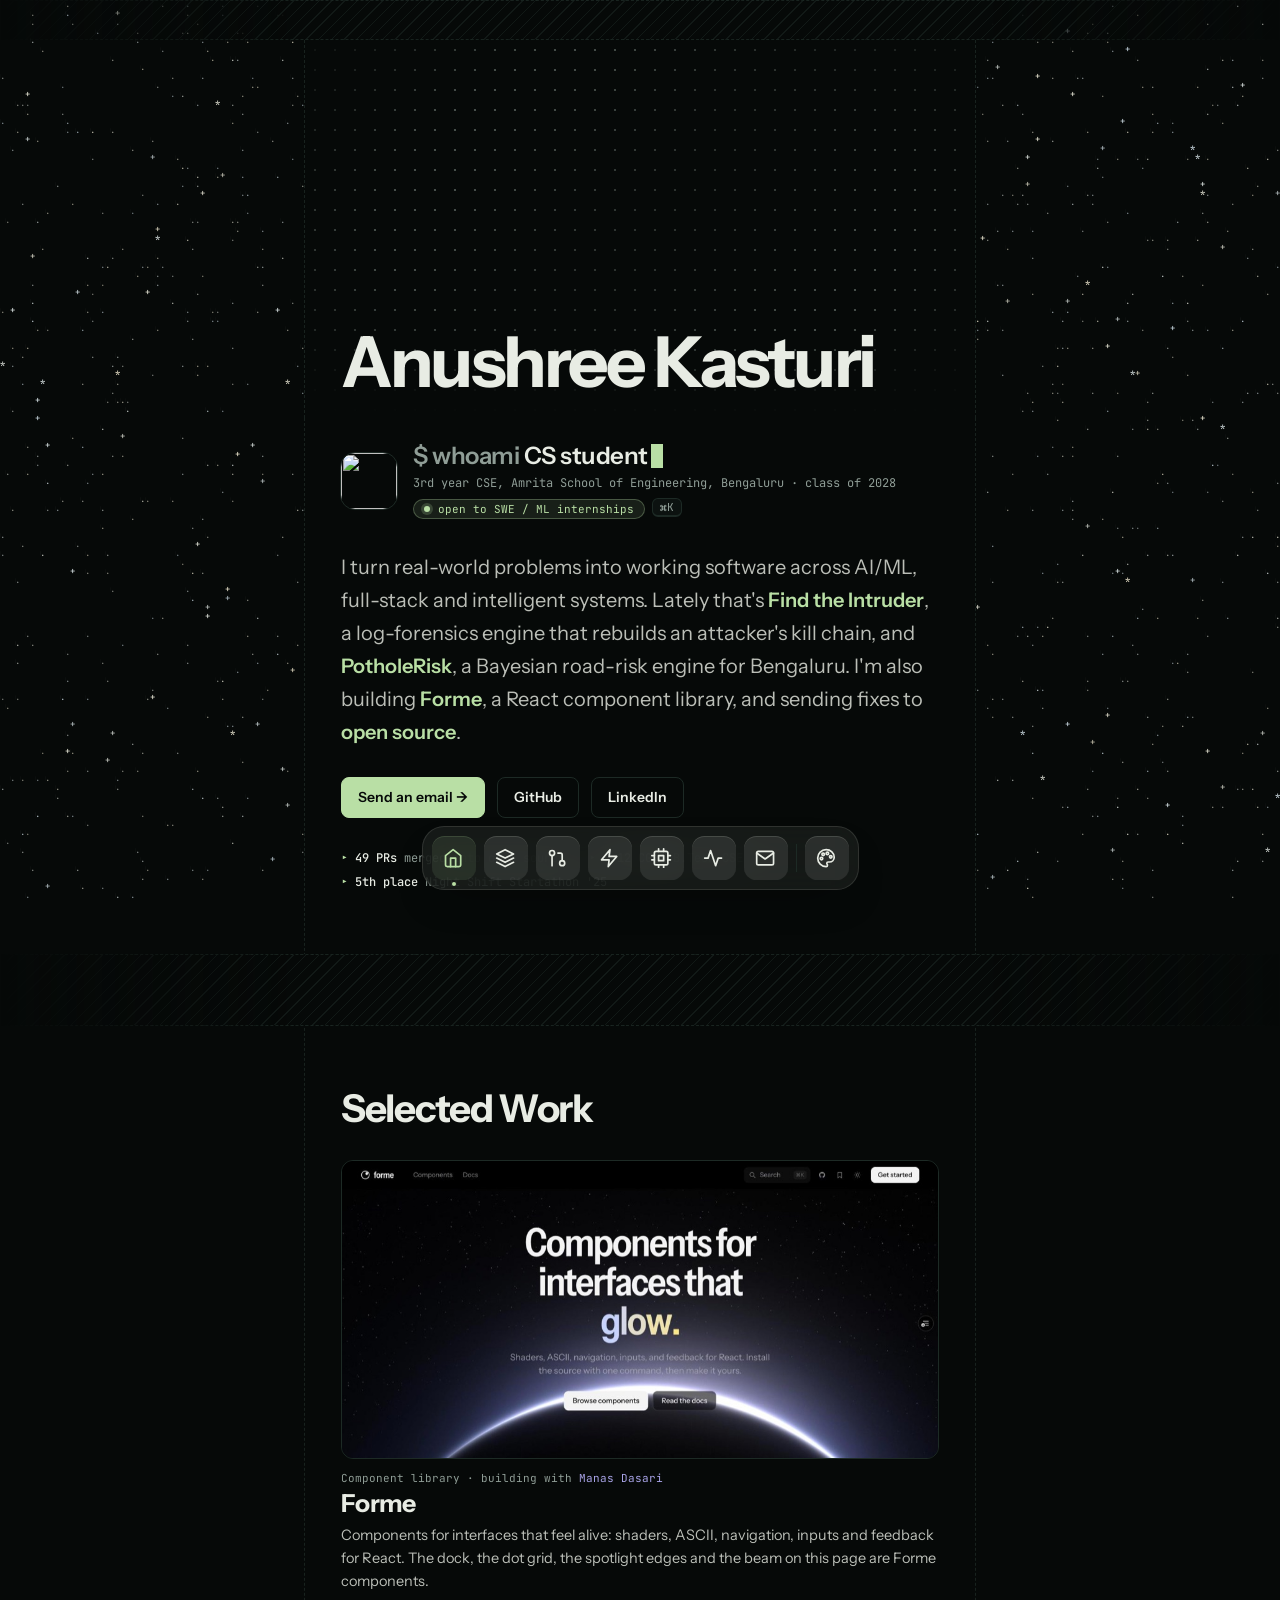
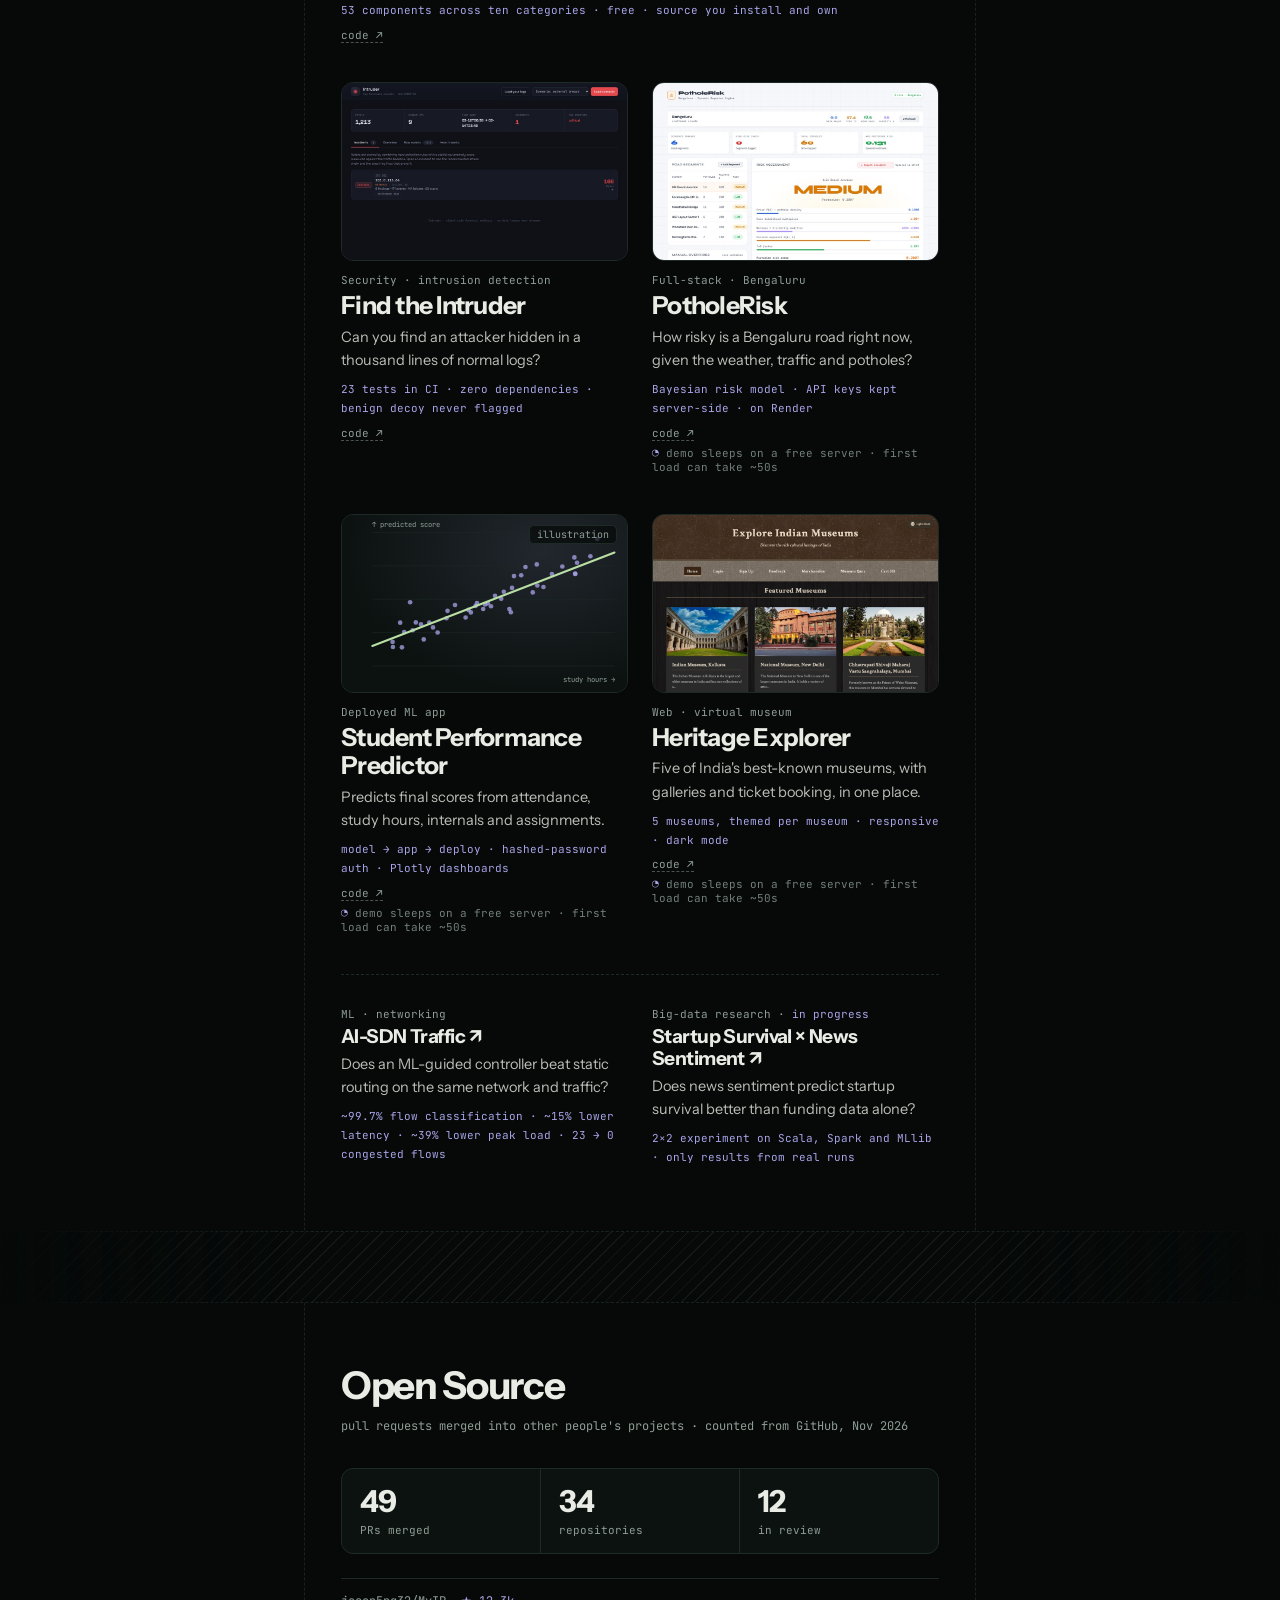
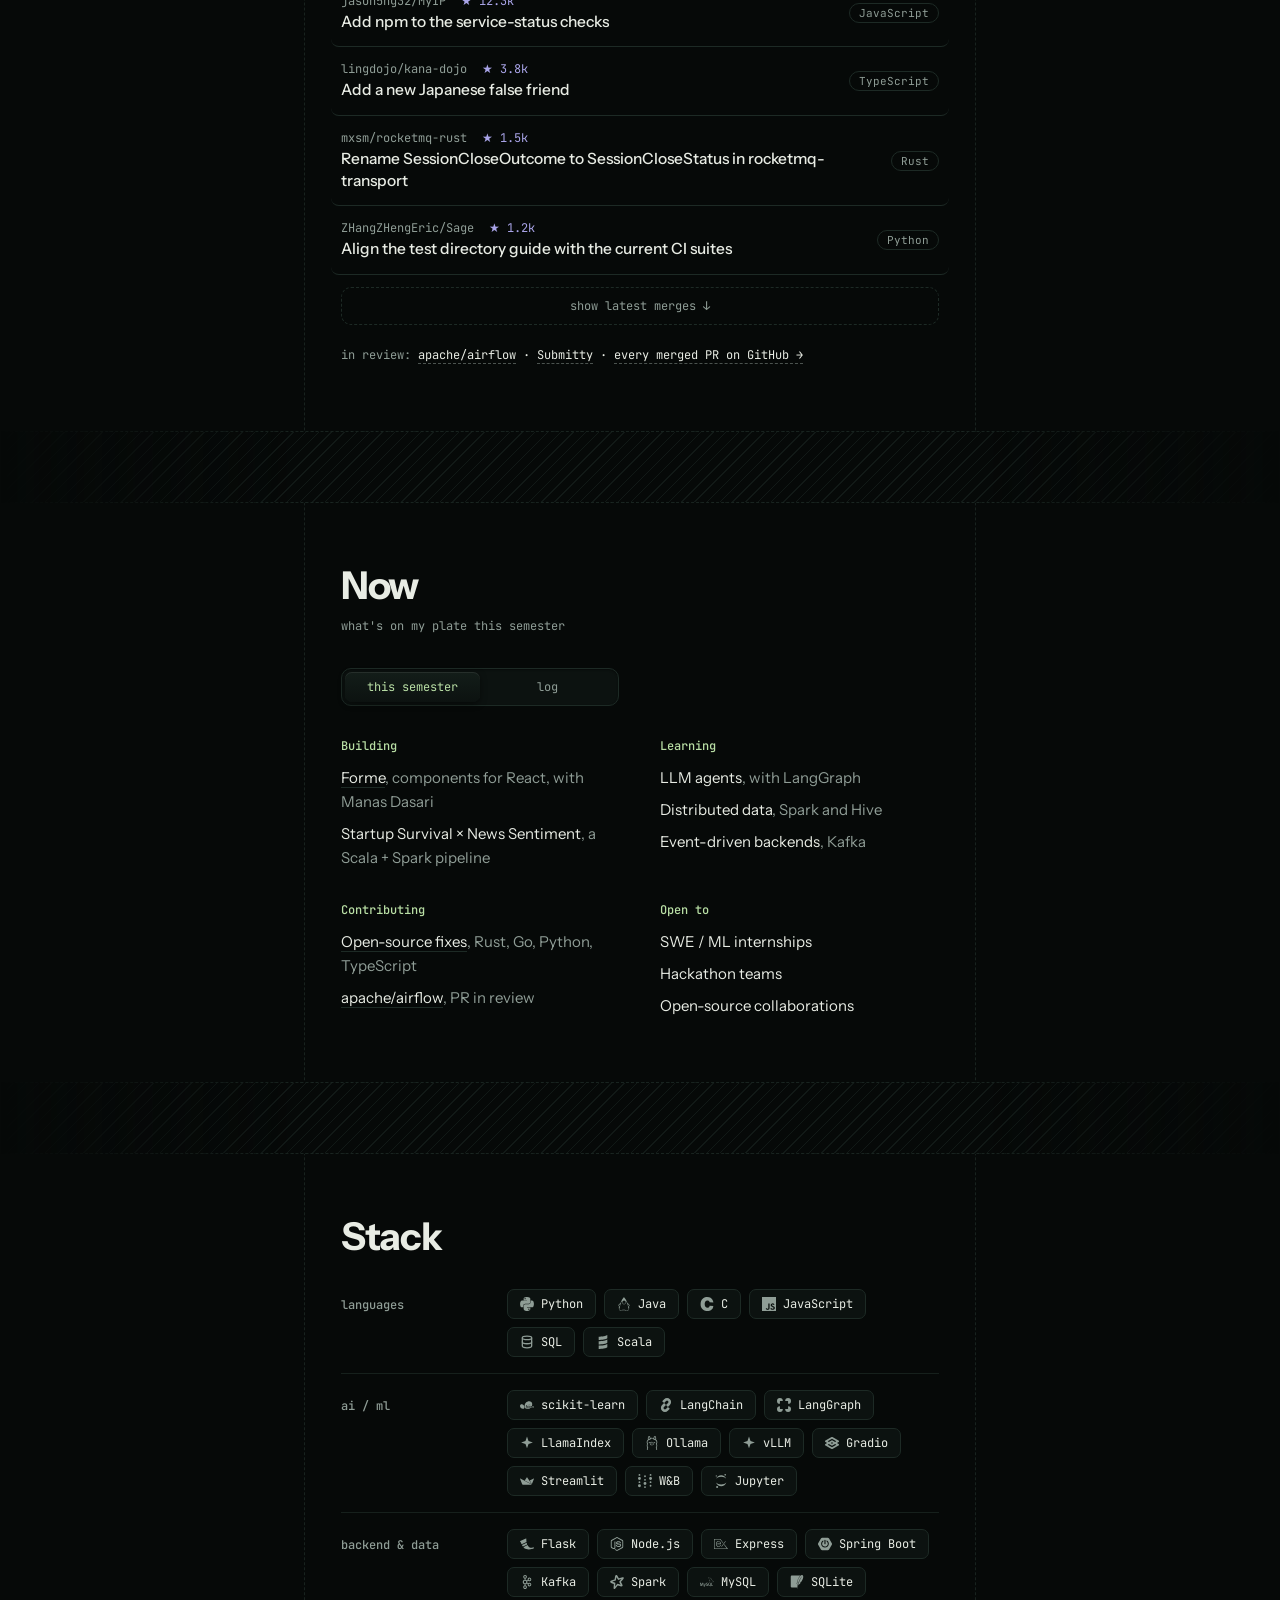
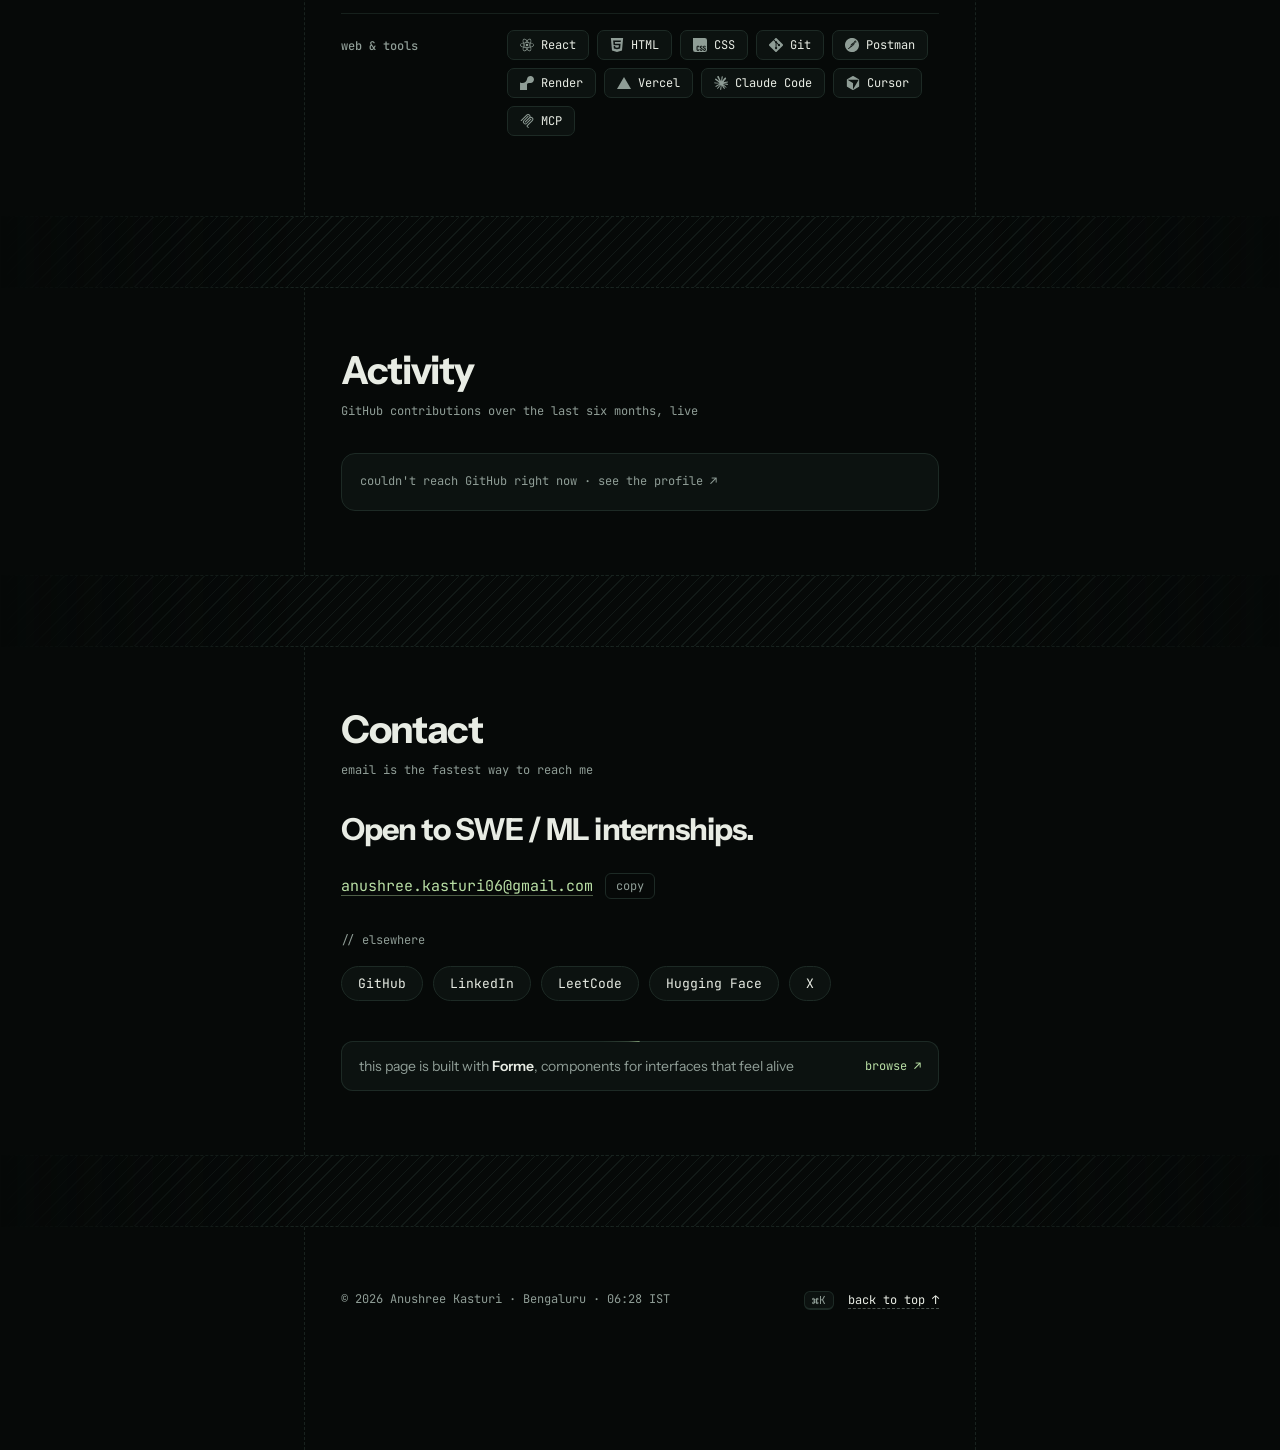
==== commit 1cadc31e: "Host on Vercel: checks-only workflow, Vercel URLs GitHub Pages is off for this repo. The workflow ke" ====
--- a/index.html
+++ b/index.html
@@ -9,13 +9,13 @@
 <meta property="og:title" content="Anushree Kasturi">
 <meta property="og:description" content="CS undergrad building across AI/ML, full-stack and open source.">
 <meta property="og:type" content="website">
-<meta property="og:url" content="https://www.algorithmicbit.tech/anushree-kasturi/">
-<meta property="og:image" content="https://www.algorithmicbit.tech/anushree-kasturi/og.png">
+<meta property="og:url" content="https://anushreekasturi.vercel.app/">
+<meta property="og:image" content="https://anushreekasturi.vercel.app/og.png">
 <meta property="og:image:width" content="1200">
 <meta property="og:image:height" content="630">
 <meta property="og:image:alt" content="Anushree Kasturi: CS at Amrita, AI/ML, full-stack and open source">
 <meta name="twitter:card" content="summary_large_image">
-<meta name="twitter:image" content="https://www.algorithmicbit.tech/anushree-kasturi/og.png">
+<meta name="twitter:image" content="https://anushreekasturi.vercel.app/og.png">
 <link rel="icon" href="data:image/svg+xml,<svg xmlns='http://www.w3.org/2000/svg' viewBox='0 0 100 100'><rect width='100' height='100' rx='22' fill='%23060908'/><text x='50' y='66' font-family='sans-serif' font-size='46' font-weight='700' text-anchor='middle' fill='%23b9dfa5'>ak</text></svg>">
 <link rel="preconnect" href="https://fonts.googleapis.com">
 <link rel="preconnect" href="https://fonts.gstatic.com" crossorigin>
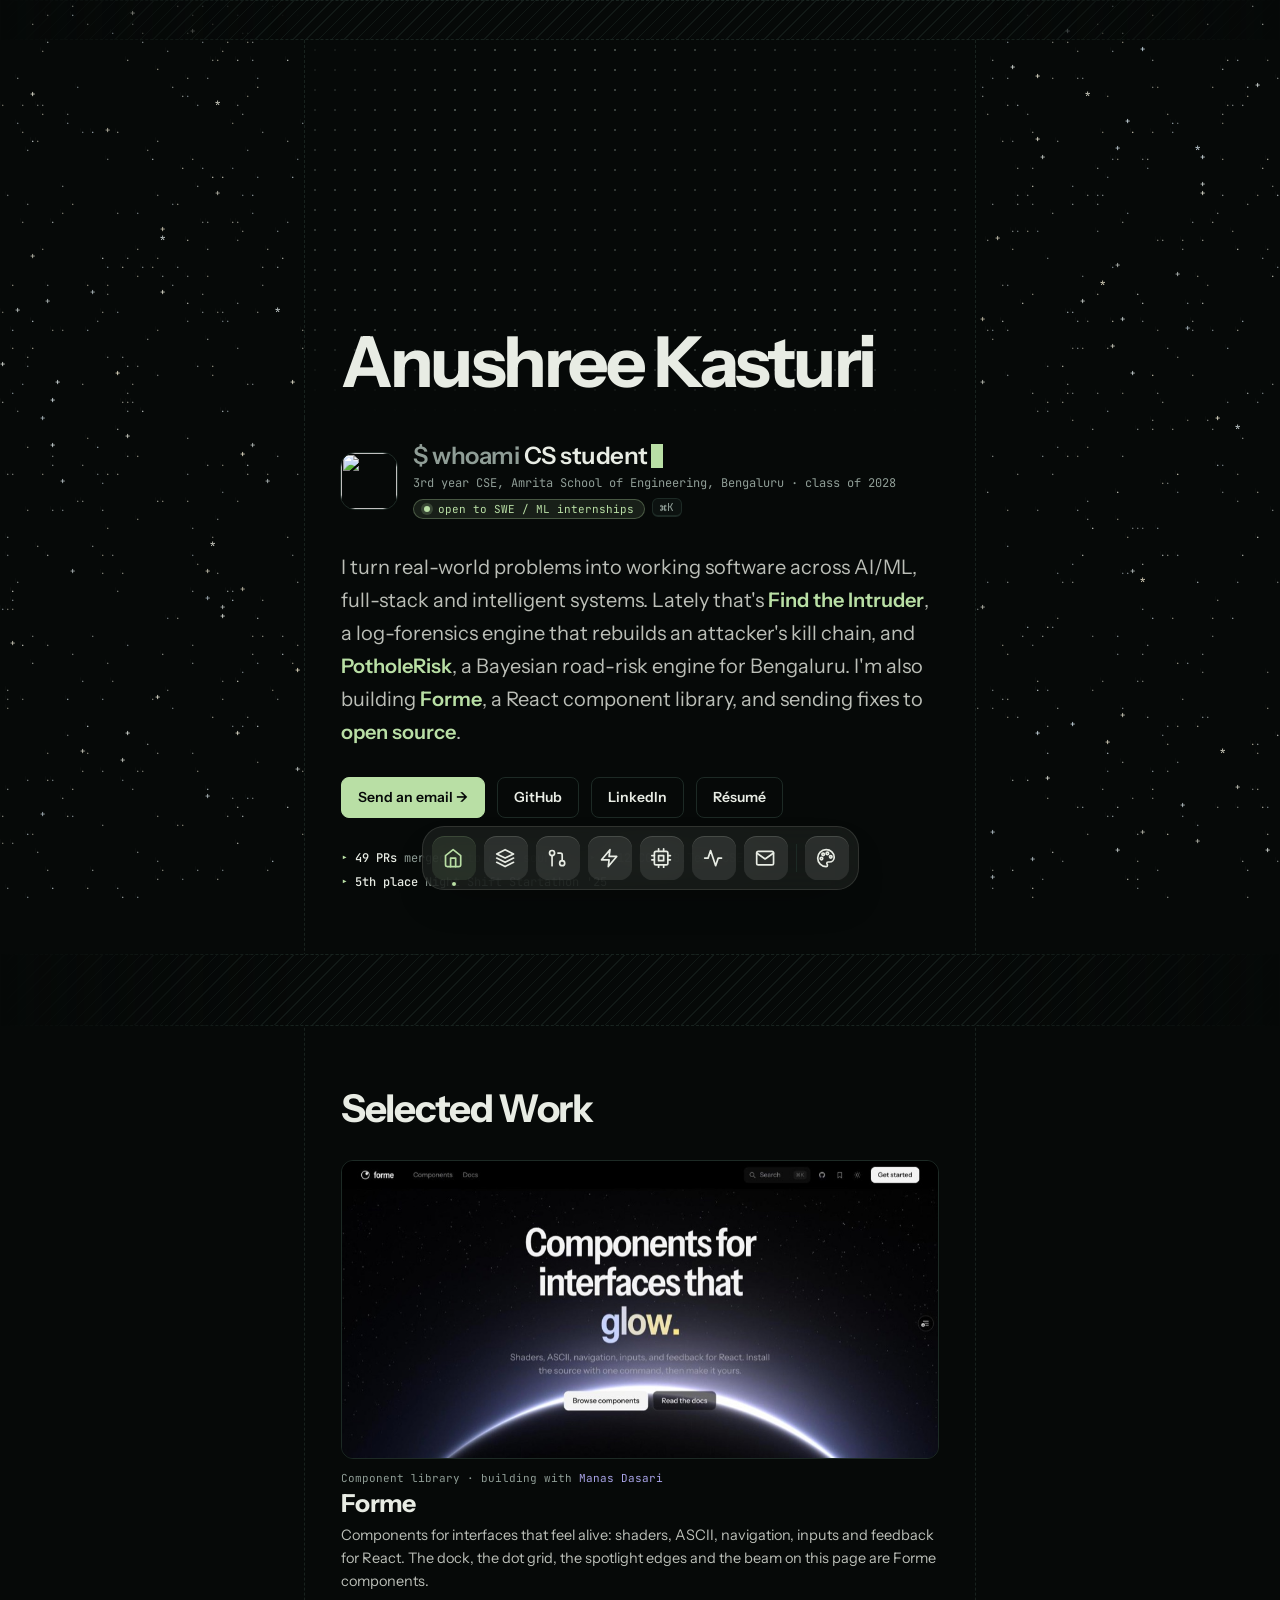
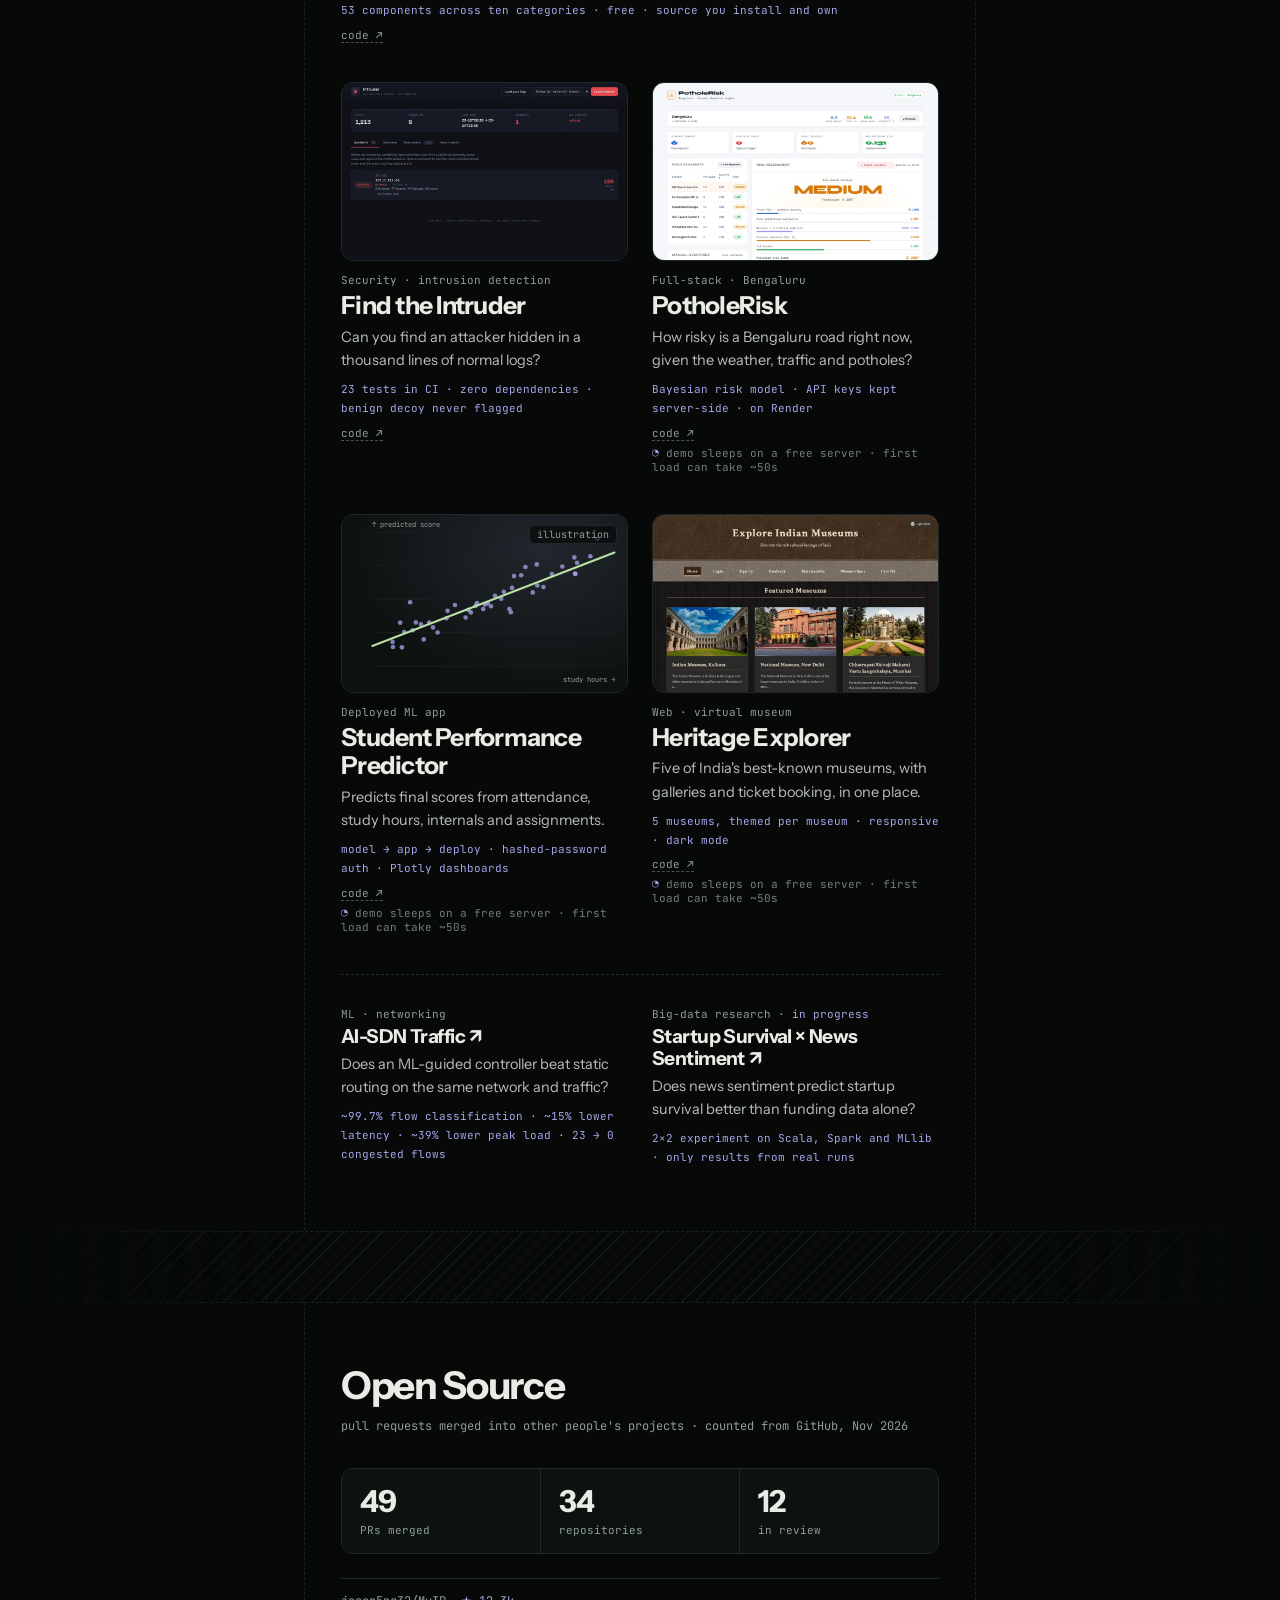
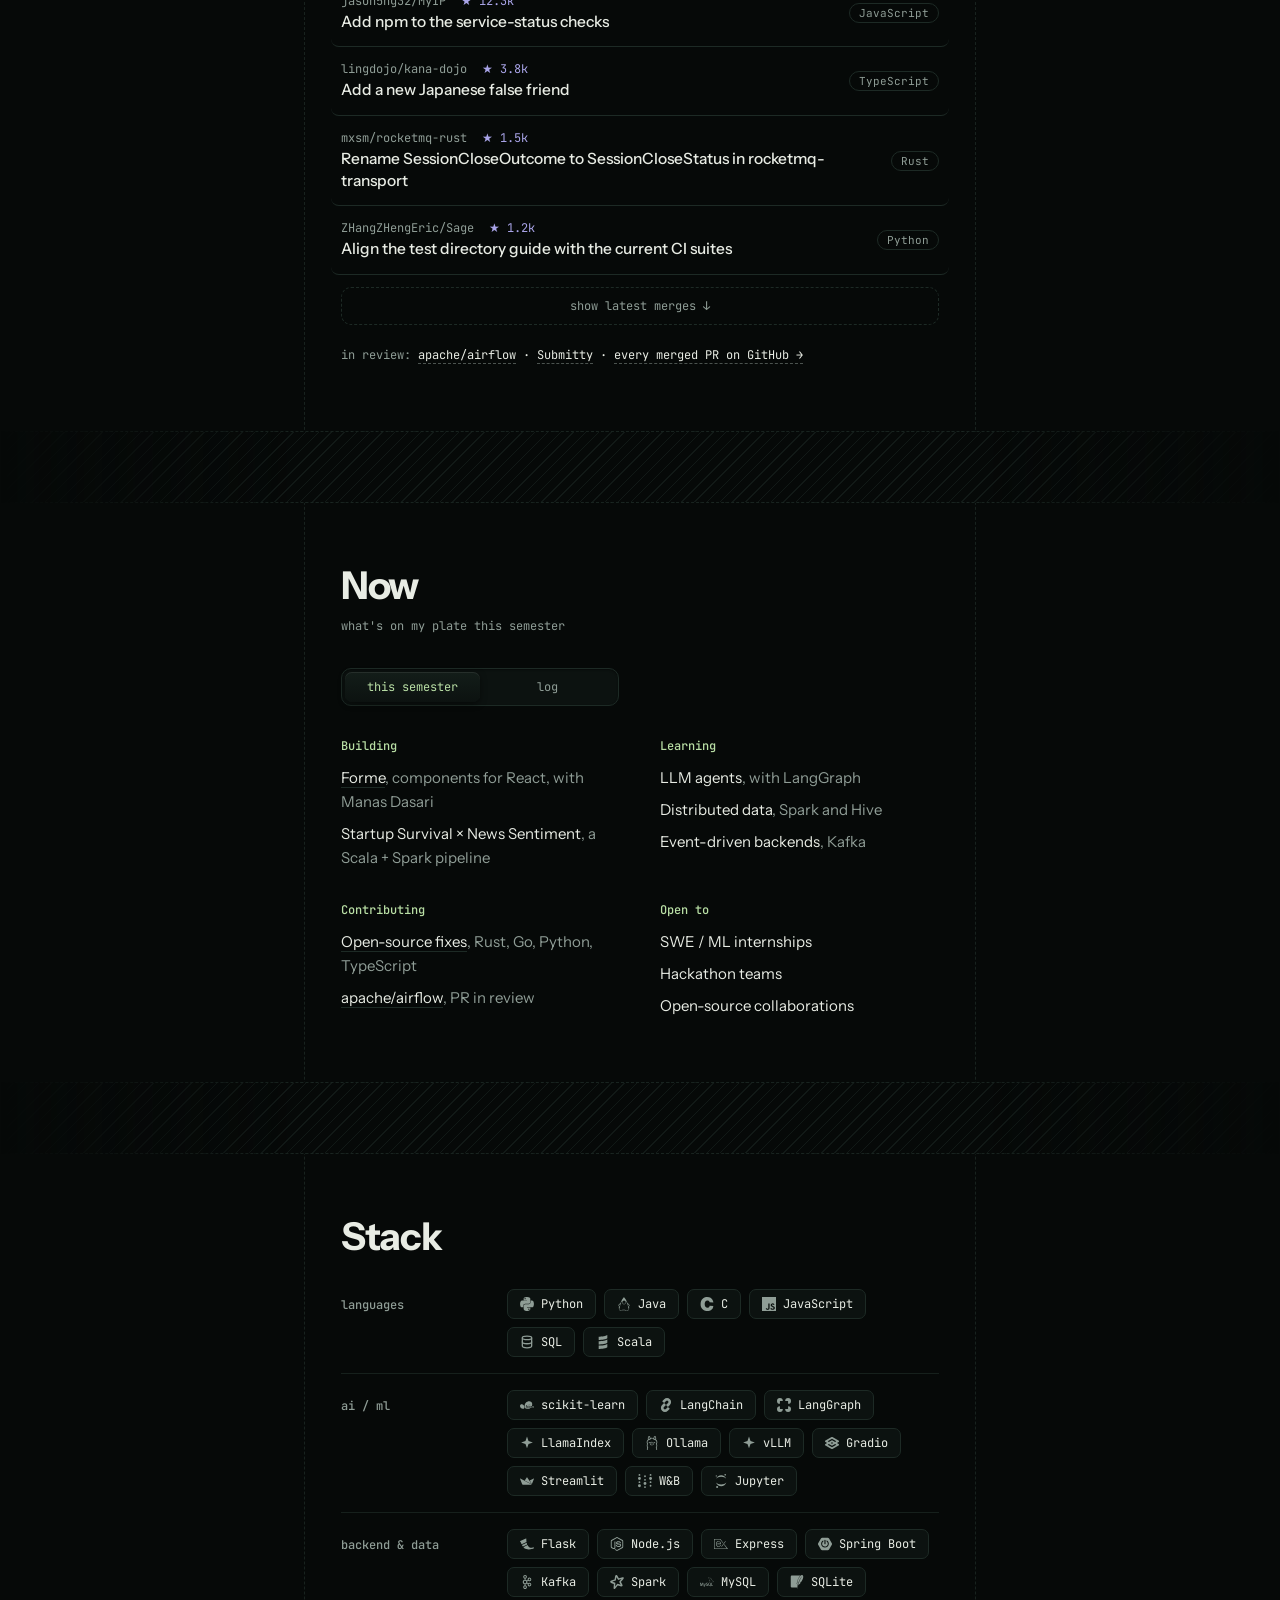
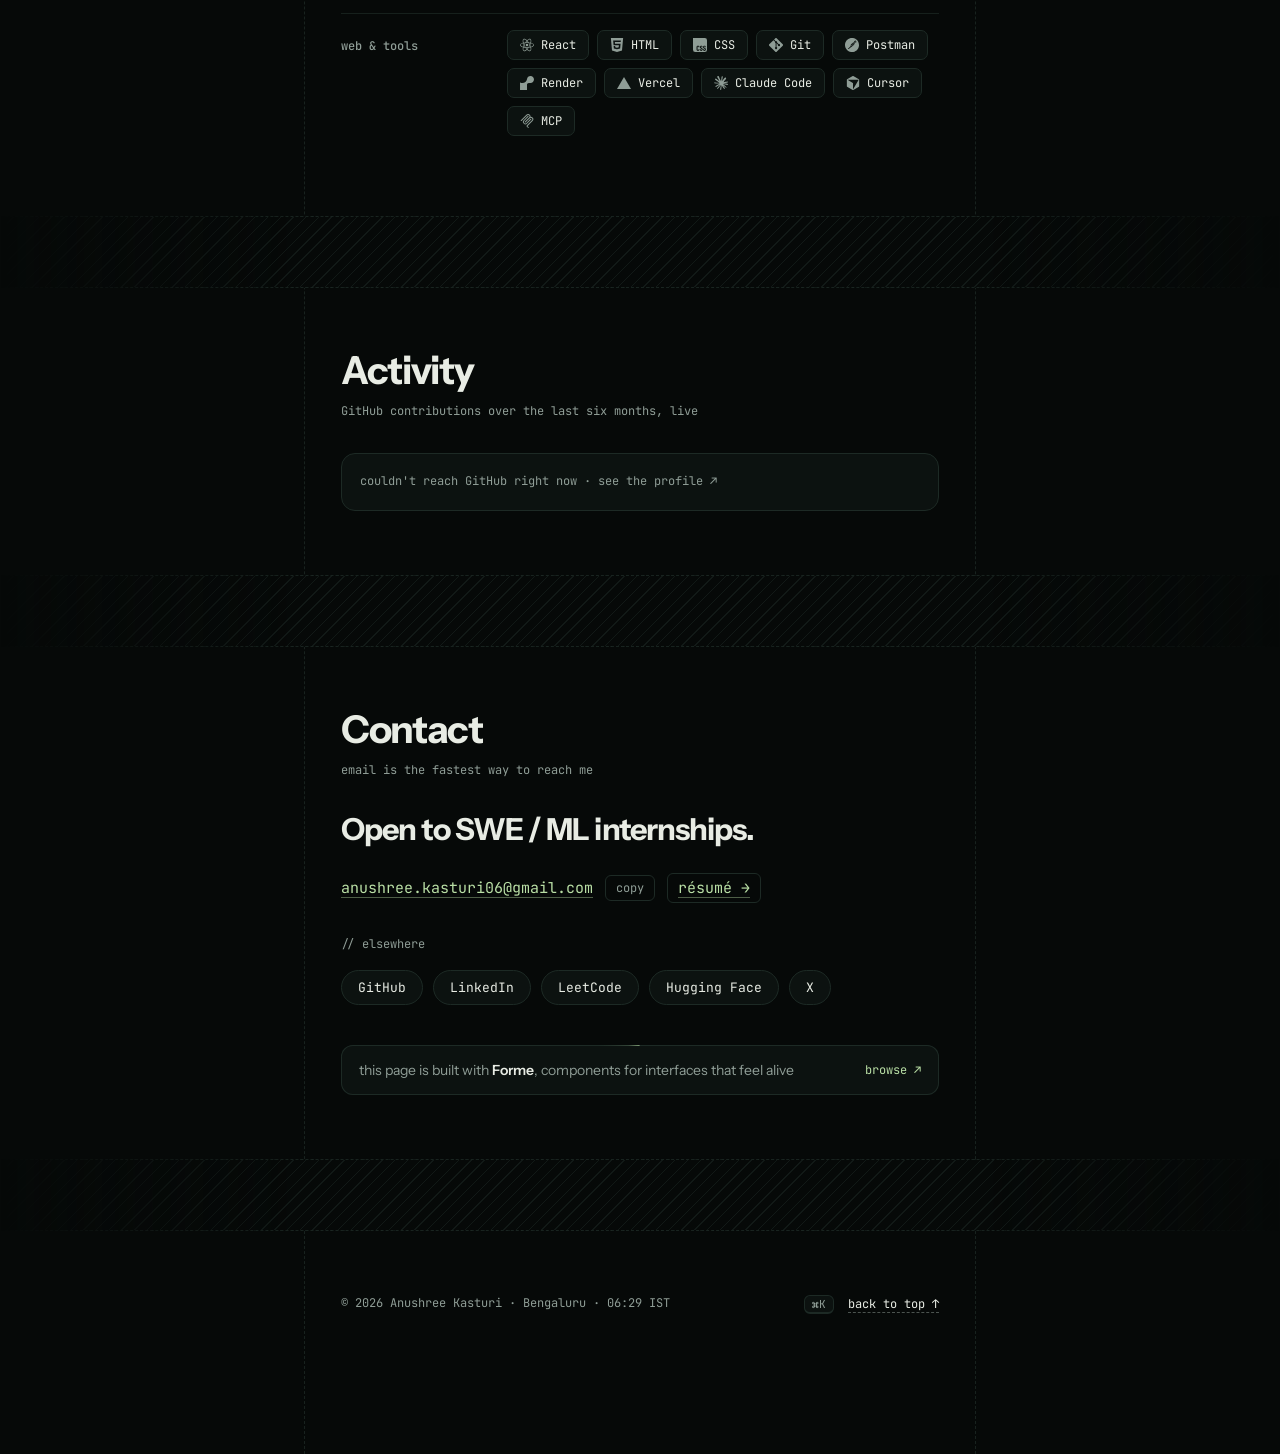
==== commit a046e58c: "In-site résumé viewer at /resume/ A page in the site's style (favicon, fonts, the visitor's VS Code " ====
--- a/index.html
+++ b/index.html
@@ -78,7 +78,7 @@
       <a class="btn primary" href="mailto:anushree.kasturi06@gmail.com">Send an email →</a>
       <a class="btn" href="https://github.com/AnushreeKasturi" target="_blank" rel="noopener">GitHub</a>
       <a class="btn" href="https://www.linkedin.com/in/anushree-kasturi/" target="_blank" rel="noopener">LinkedIn</a>
-      <a class="btn" target="_blank" rel="noopener" data-resume hidden>Resume (PDF)</a>
+      <a class="btn" data-resume hidden>Résumé</a>
     </div>
 
     <ul class="highlights" aria-label="Highlights">
@@ -271,7 +271,7 @@
     <div class="mail">
       <a href="mailto:anushree.kasturi06@gmail.com">anushree.kasturi06@gmail.com</a>
       <button id="copy" class="chip" aria-live="polite">copy</button>
-      <a class="chip" target="_blank" rel="noopener" data-resume hidden>résumé (PDF) ↗</a>
+      <a class="chip" data-resume hidden>résumé →</a>
     </div>
     <p class="note" style="margin-top:32px">// elsewhere</p>
     <ul class="socials">
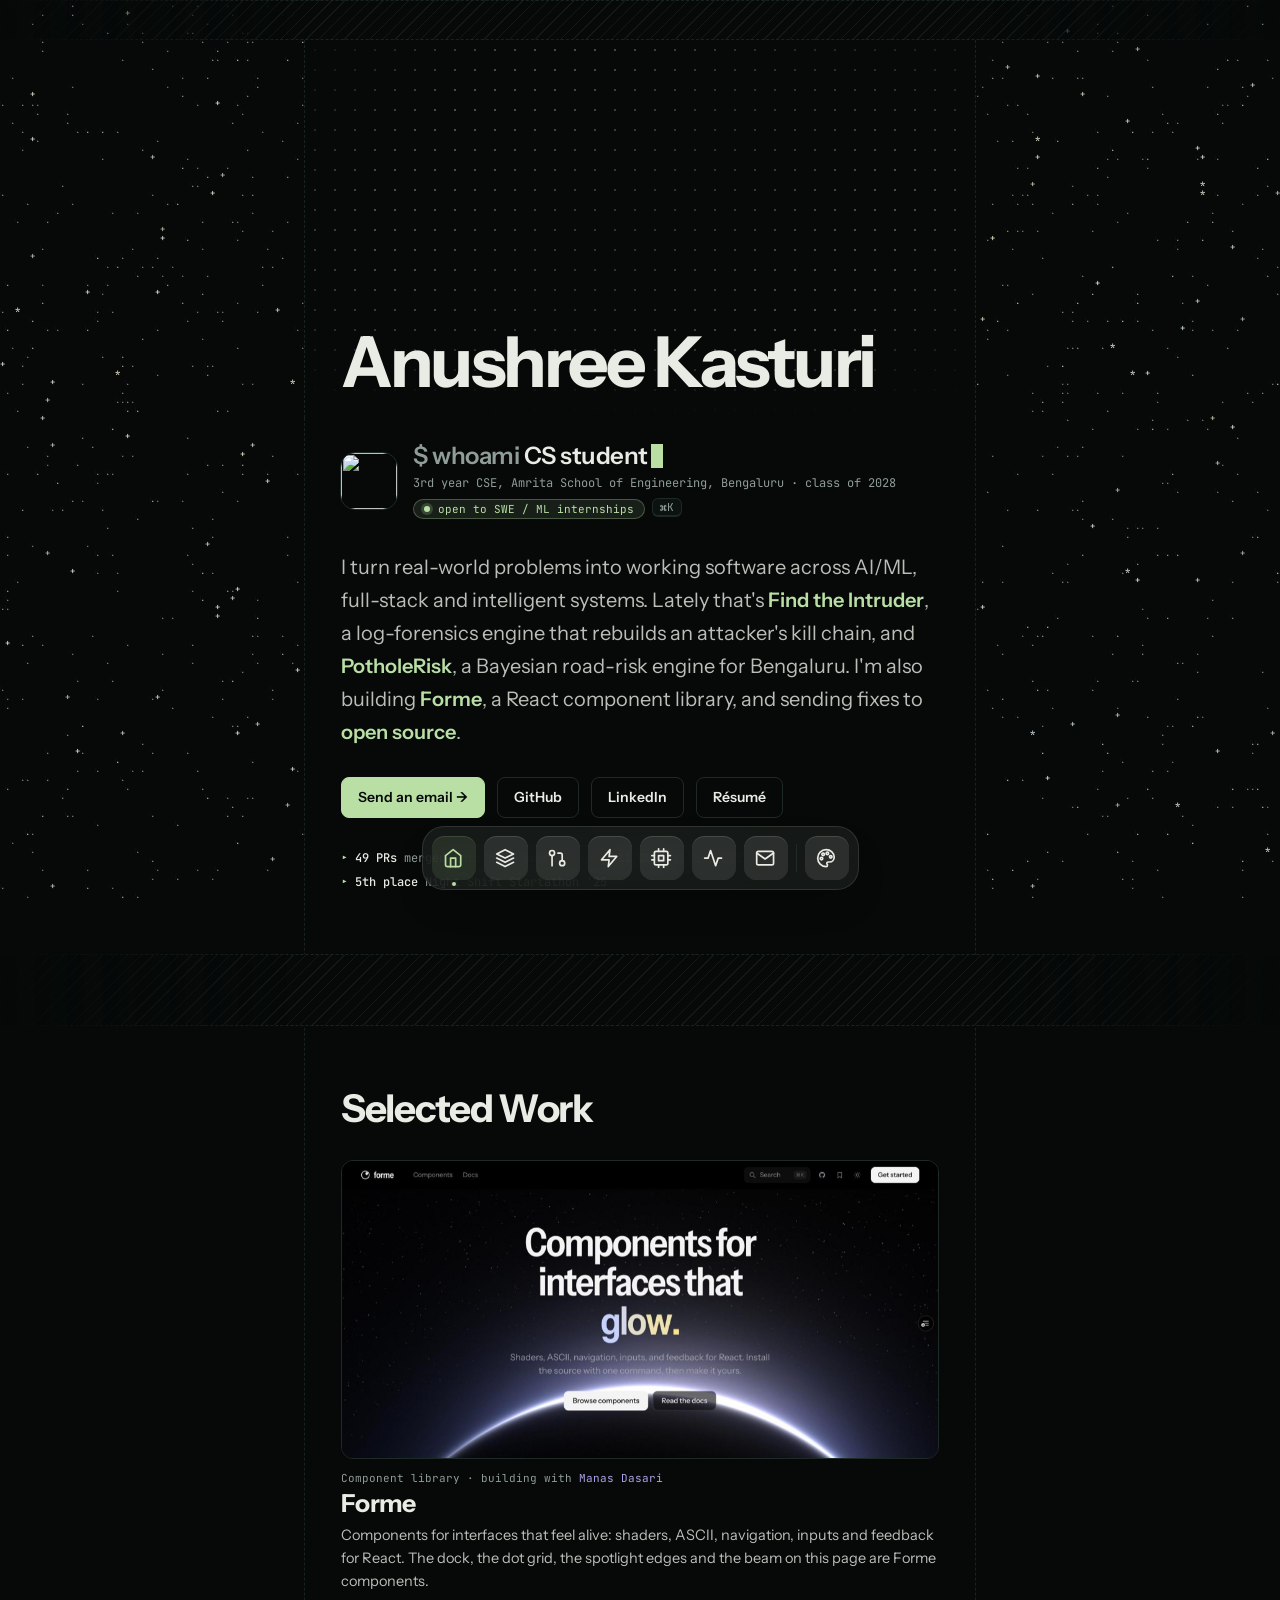
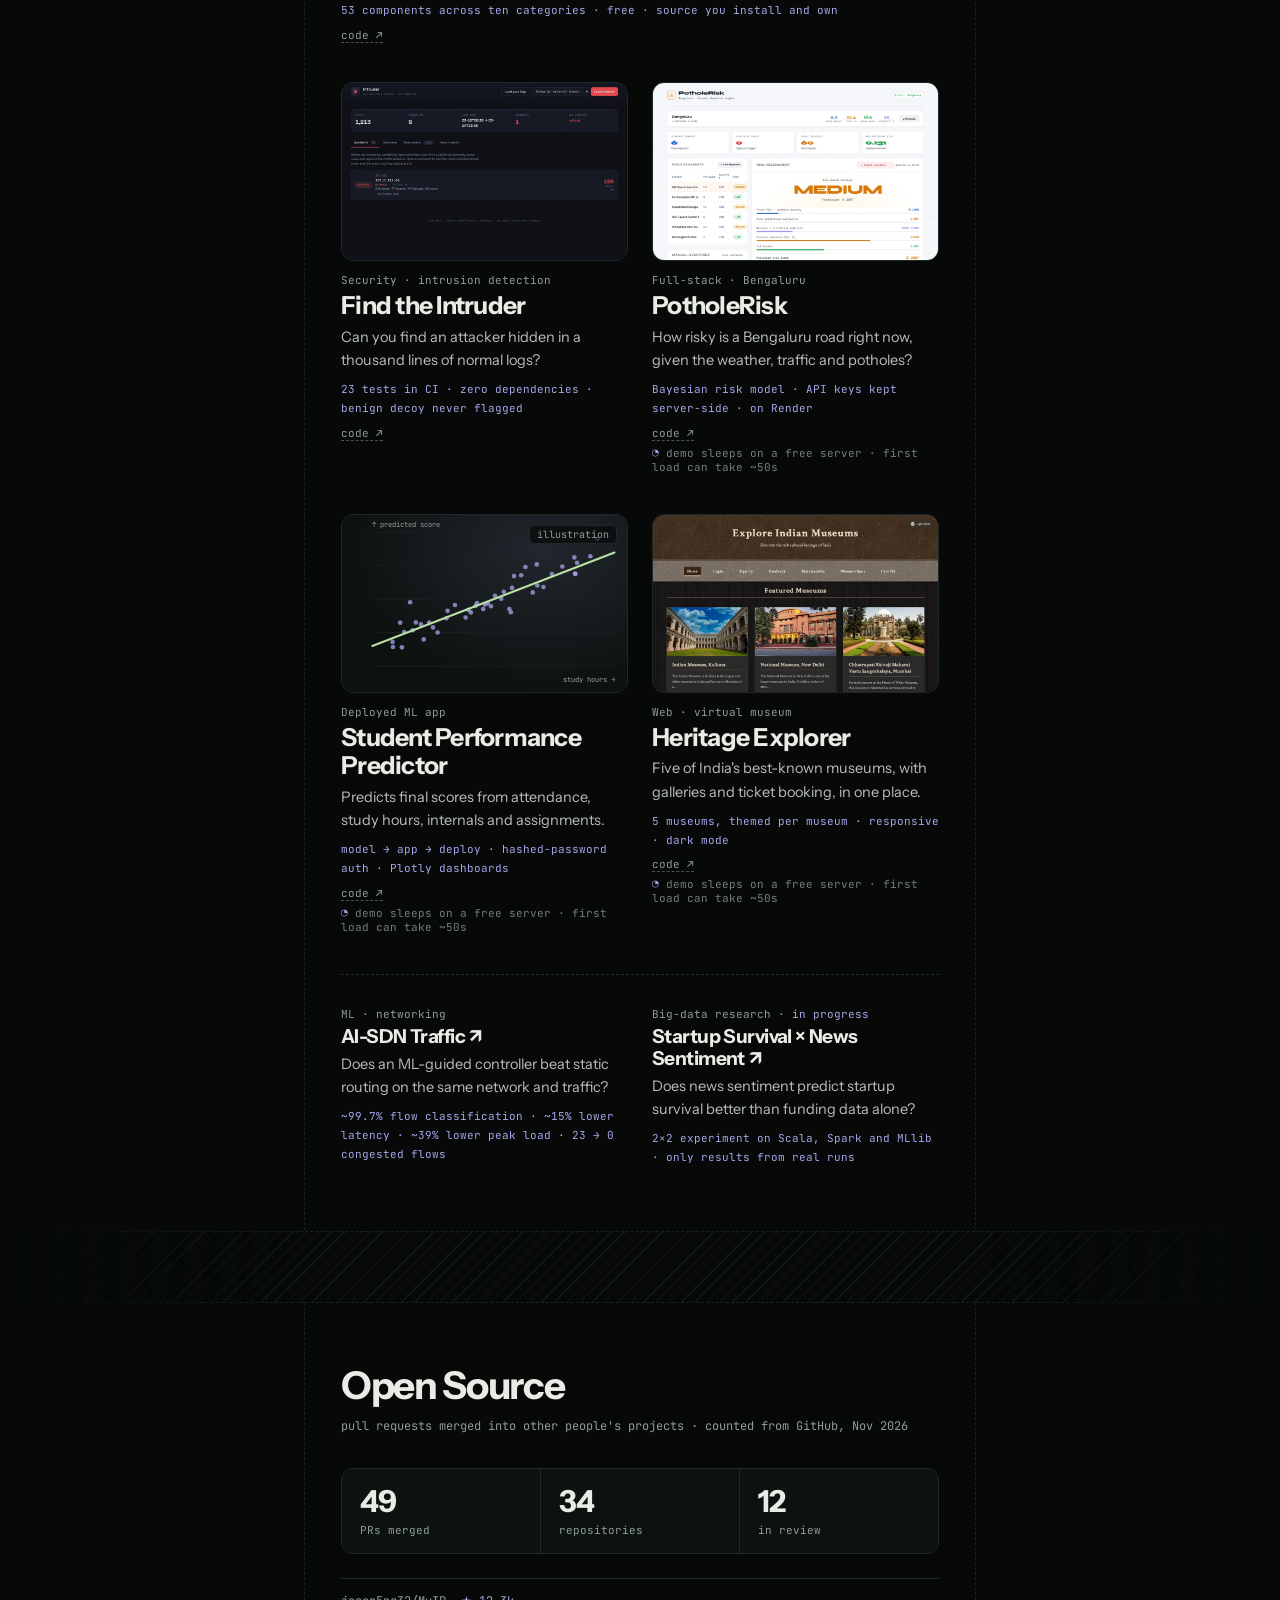
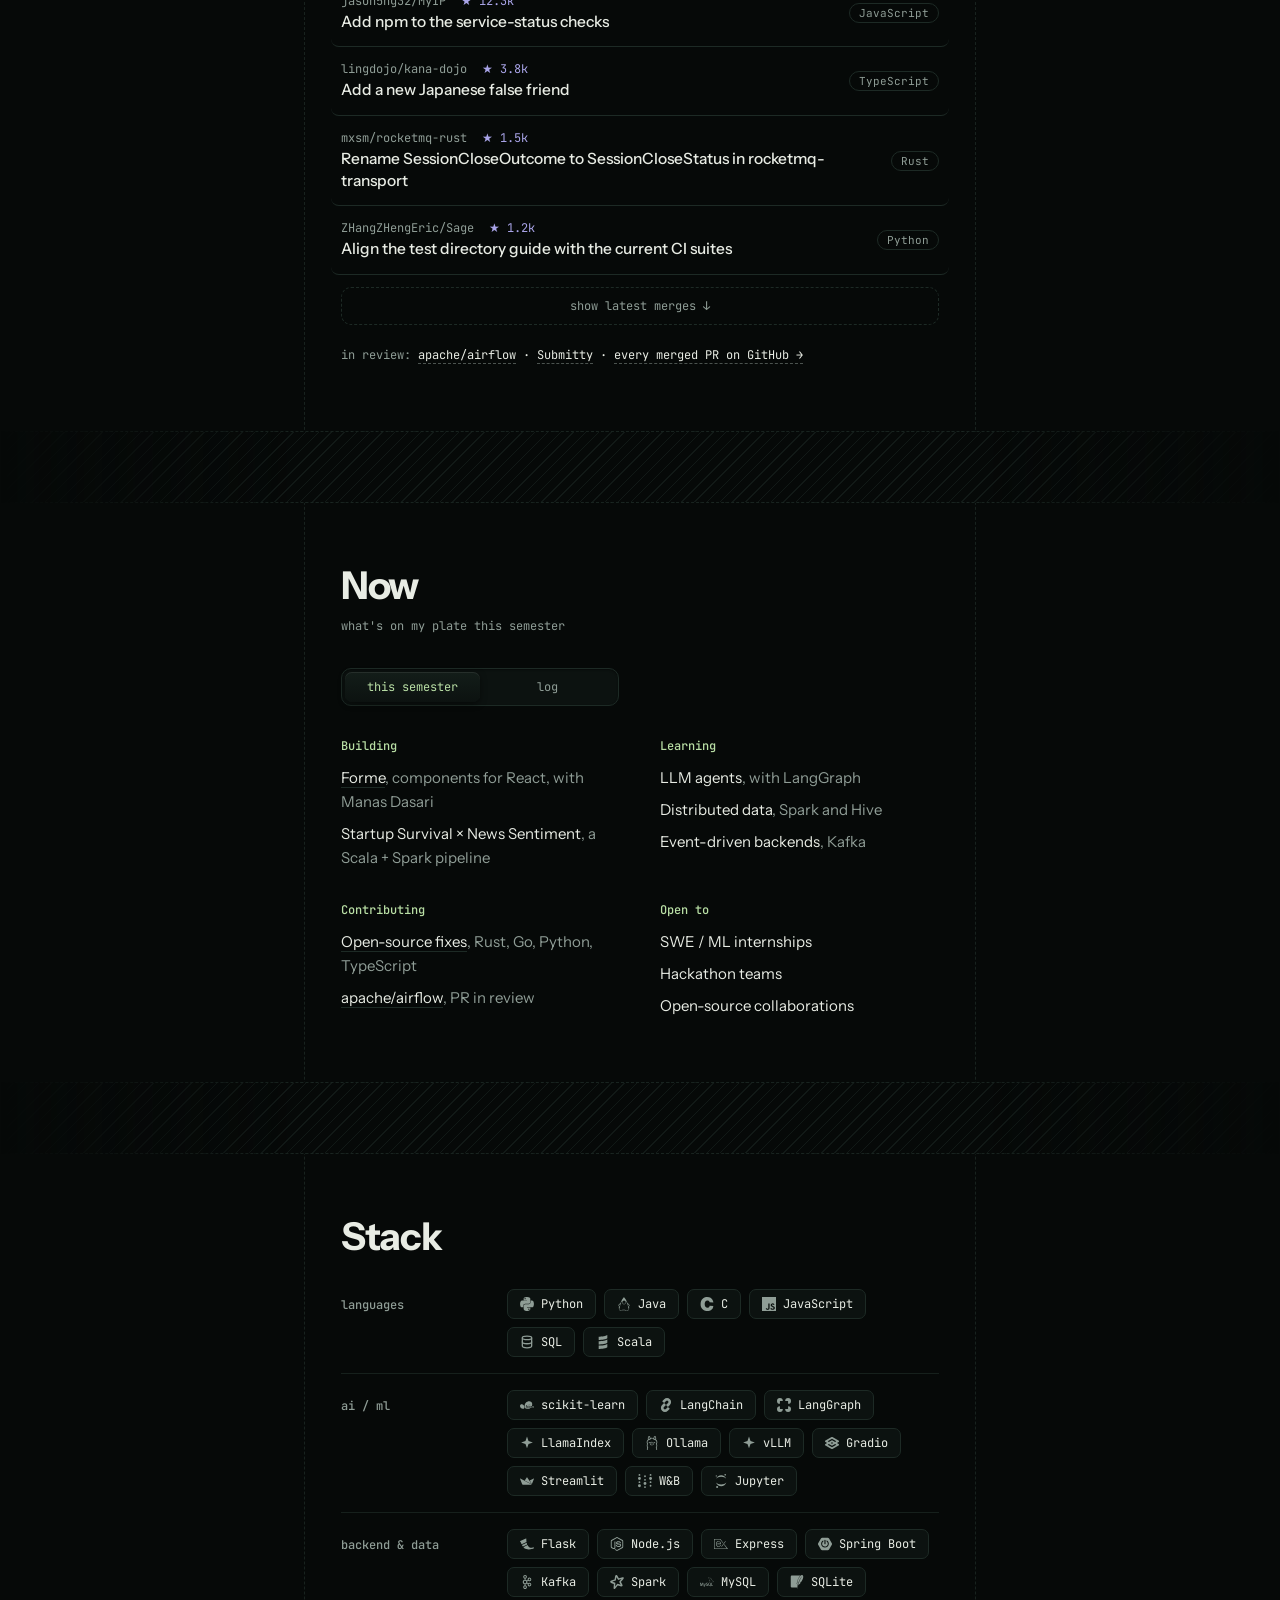
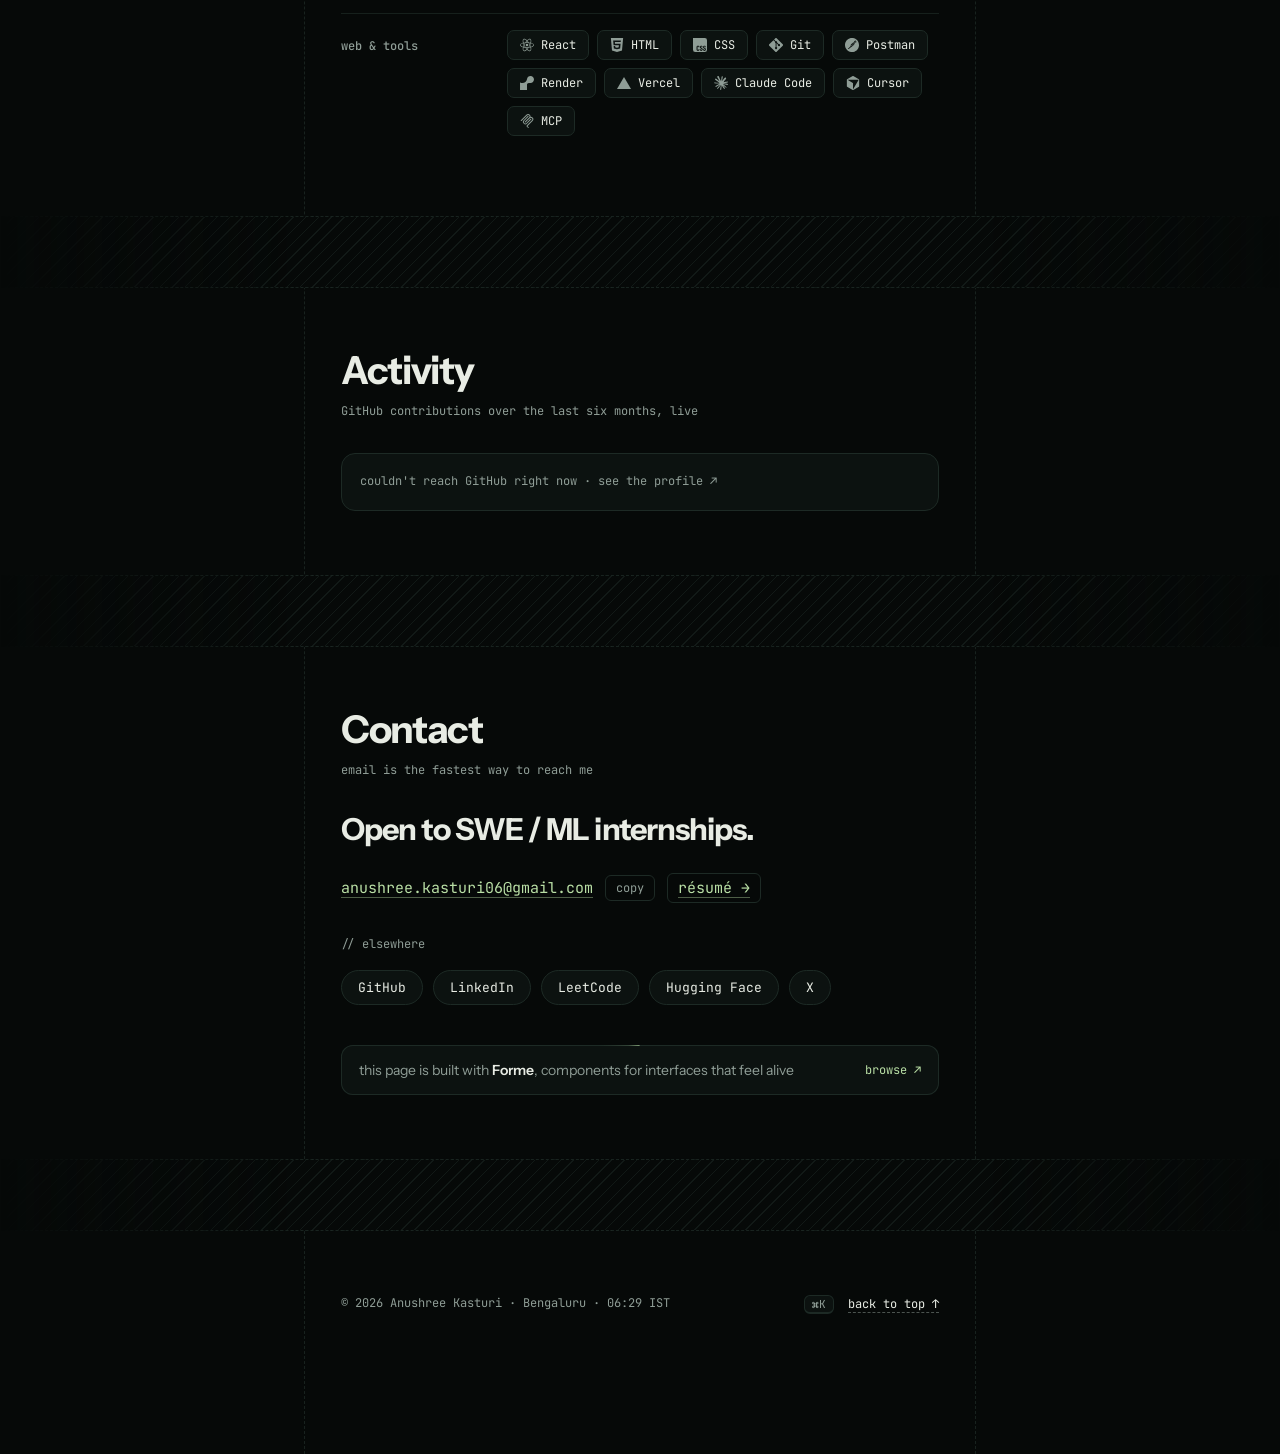
==== commit 90225b50: "CGPA 9.11, matching the résumé" ====
--- a/index.html
+++ b/index.html
@@ -83,7 +83,7 @@
 
     <ul class="highlights" aria-label="Highlights">
       <li><a href="#oss"><span class="sig">▸ </span><b>49 PRs</b> merged into open source</a></li>
-      <li><span class="sig">▸ </span><b>9.12 CGPA</b> B.Tech CSE</li>
+      <li><span class="sig">▸ </span><b>9.11 CGPA</b> B.Tech CSE</li>
       <li><span class="sig">▸ </span><b>5th place</b> Night Shift Startathon '25</li>
     </ul>
   </section>
@@ -224,7 +224,7 @@
       <li><time>Feb 2026</time><div><b>Generative AI in Action</b><span>IBM SkillsBuild. LLMs and retrieval-augmented generation</span></div></li>
       <li><time>2026</time><div><b>Python</b><span>Kaggle</span></div></li>
       <li><time>Aug 2025</time><div><b>5th place, The Night Shift Startathon</b><span>ACE &amp; AMAL Club, Amrita</span></div></li>
-      <li><time>2024</time><div><b>Started B.Tech CSE</b><span>Amrita School of Engineering, Bengaluru · CGPA 9.12</span></div></li>
+      <li><time>2024</time><div><b>Started B.Tech CSE</b><span>Amrita School of Engineering, Bengaluru · CGPA 9.11</span></div></li>
       <li><time>2022</time><div><b>High School, Computer Science</b><span>The Amaatra Academy · 90.4%</span></div></li>
     </ol>
   </section>
